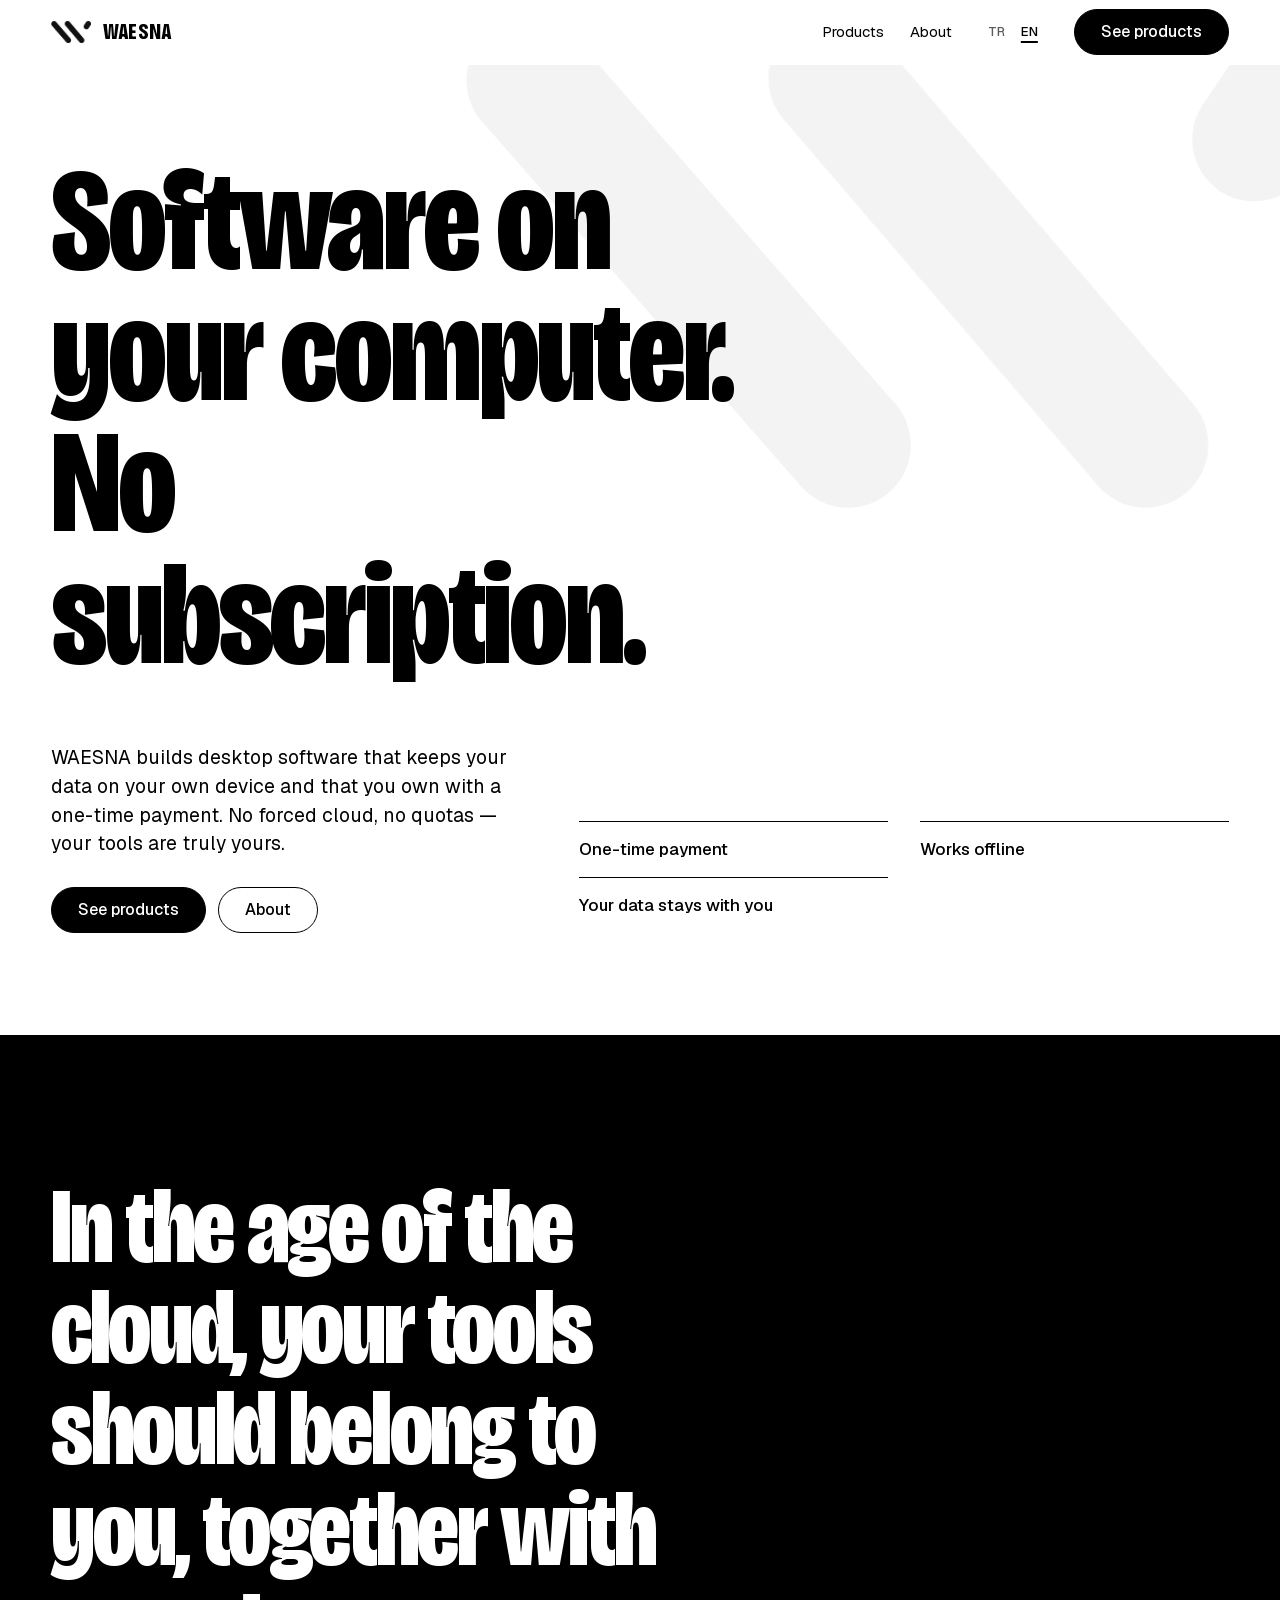
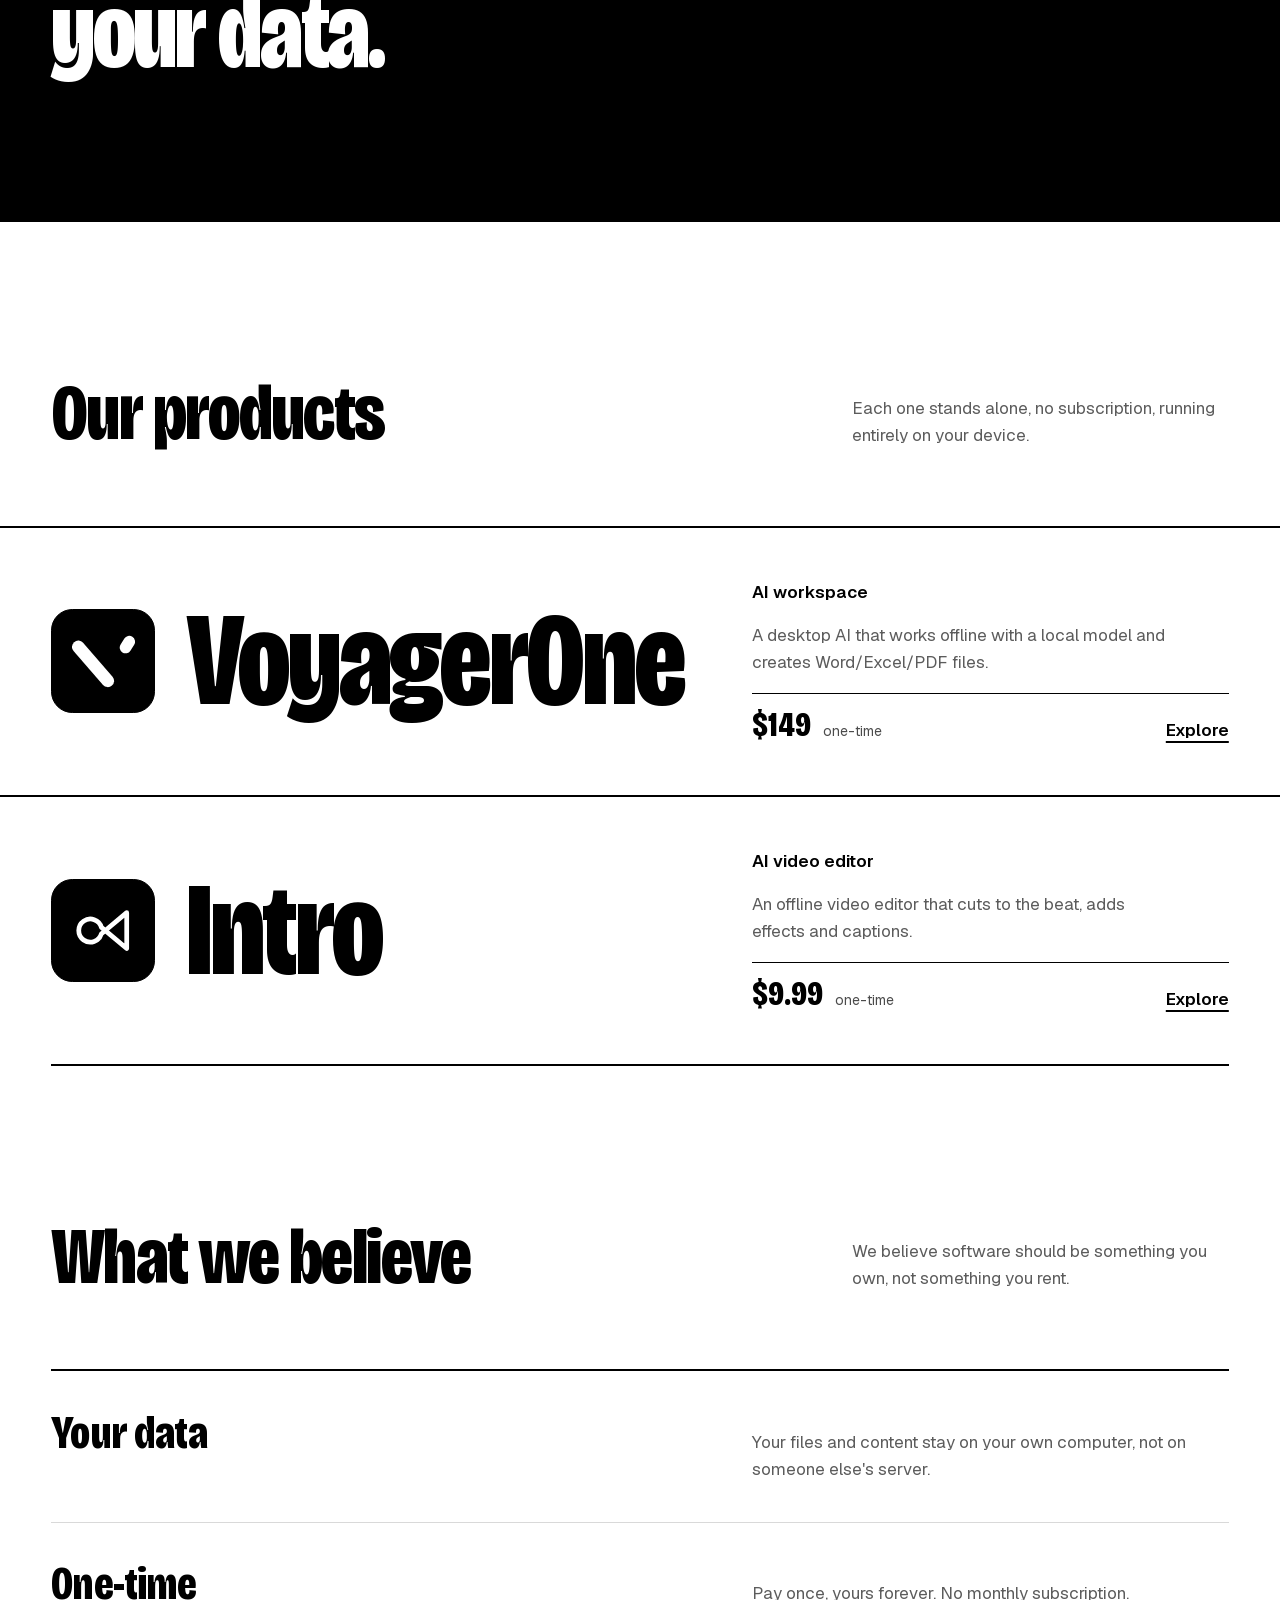
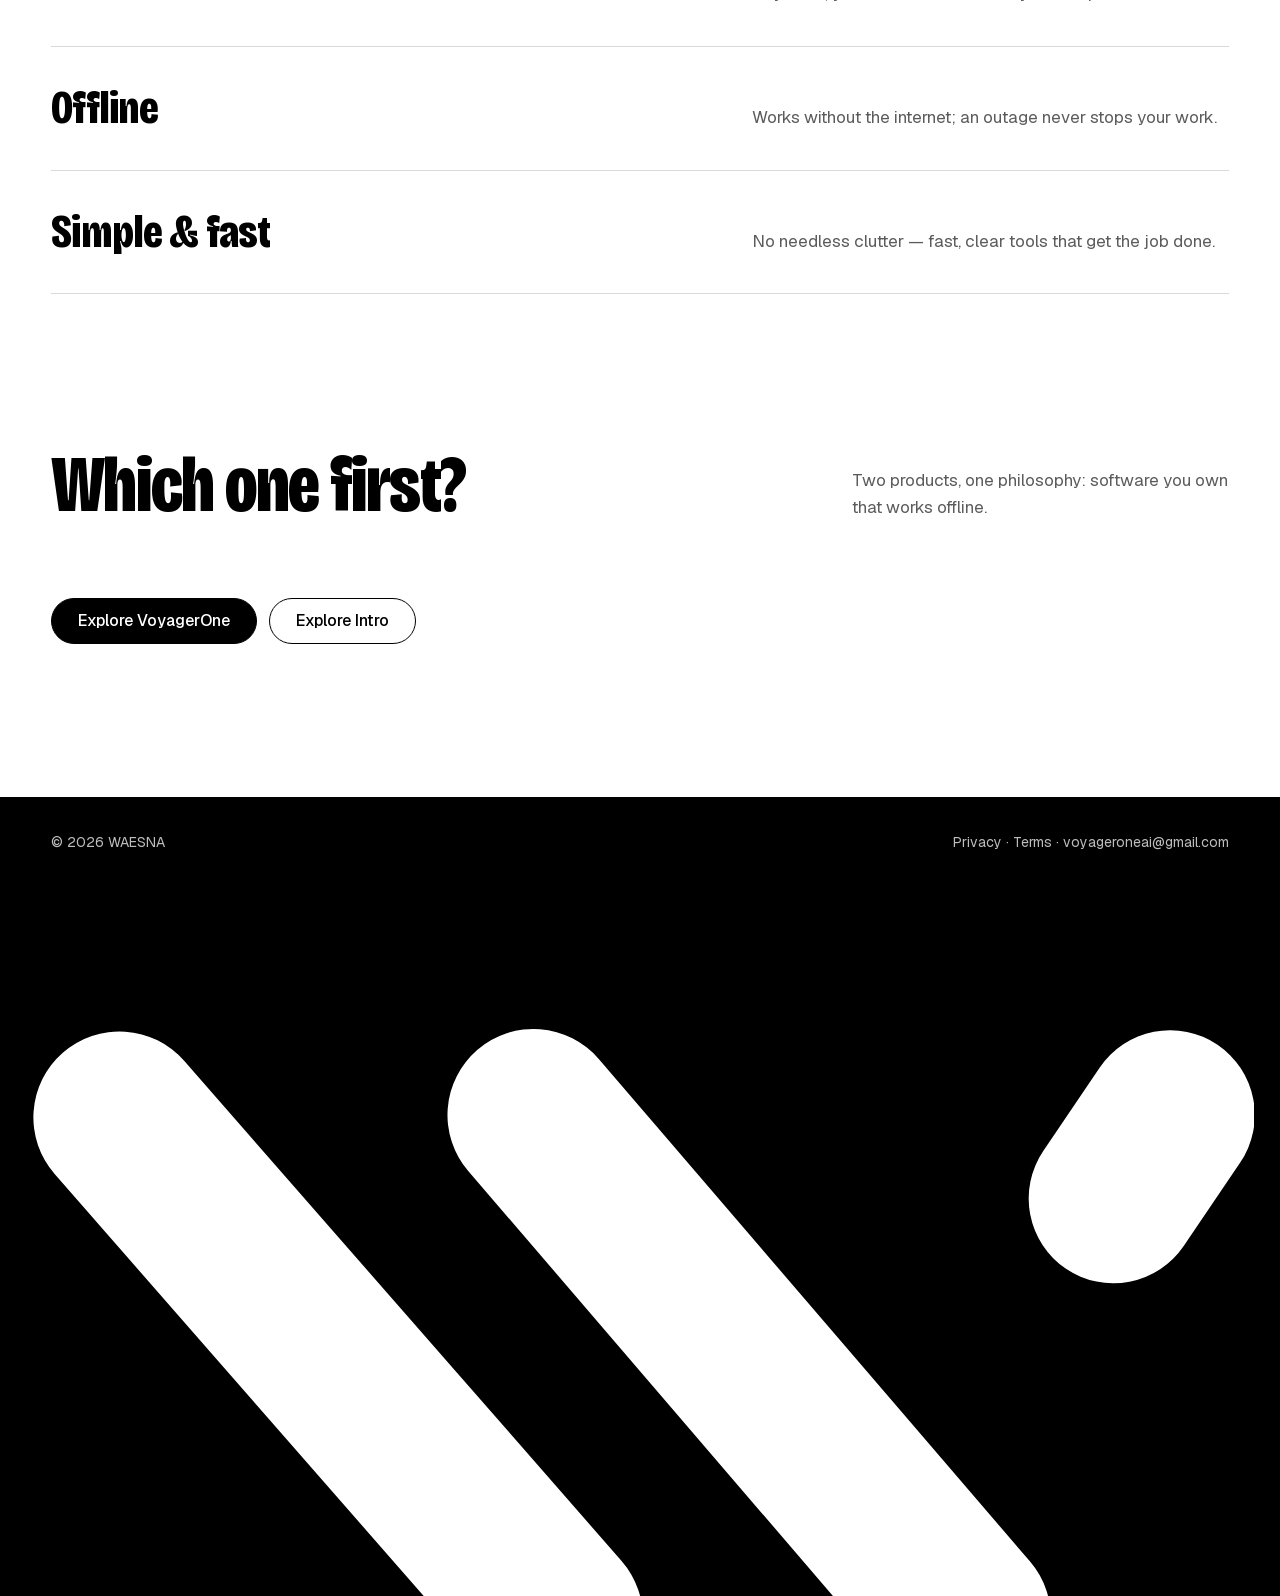
==== index.html @ 425d6355 "Siteyi baştan tasarla: Bricolage Grotesque + Geist, siyah-beyaz, canlı ağ anahtarı demosu, maliyet g" ====
<!DOCTYPE html>
<html lang="tr">
<head>
<meta charset="UTF-8">
<meta name="viewport" content="width=device-width, initial-scale=1">
<title>WAESNA — Bilgisayarında çalışan yazılımlar</title>
<meta name="description" content="WAESNA; verini kendi cihazında tutan, tek seferlik ödemeyle sahip olduğun masaüstü yazılımlar geliştirir. VoyagerOne ve Intro.">
<meta name="theme-color" content="#FFFFFF">
<link rel="canonical" href="https://waesna.github.io/">
<meta property="og:type" content="website">
<meta property="og:title" content="WAESNA — Software that runs on your computer">
<meta property="og:description" content="Own your tools. Offline-first, one-time payment. VoyagerOne and Intro.">
<meta property="og:url" content="https://waesna.github.io/">
<meta property="og:image" content="https://waesna.github.io/assets/og.png">
<link rel="icon" href="assets/favicon.svg" type="image/svg+xml">
<link rel="apple-touch-icon" href="assets/apple-touch-icon.png">
<script type="application/ld+json">
{"@context":"https://schema.org","@type":"Organization","name":"WAESNA","url":"https://waesna.github.io/",
 "description":"Offline-first desktop software with one-time pricing.",
 "makesOffer":[{"@type":"Offer","itemOffered":{"@type":"SoftwareApplication","name":"VoyagerOne"},"price":"149","priceCurrency":"USD"},
 {"@type":"Offer","itemOffered":{"@type":"SoftwareApplication","name":"Intro"},"price":"9.99","priceCurrency":"USD"}]}
</script>
<link rel="preload" href="assets/fonts/bricolage-latin.woff2" as="font" type="font/woff2" crossorigin>
<link rel="stylesheet" href="assets/fonts.css">
<link rel="stylesheet" href="assets/site.css">
<style>
.manifesto{background:var(--ink);color:var(--paper);padding:clamp(72px,11vw,170px) 0}
.manifesto p{font:800 clamp(40px,8.4vw,142px)/.94 var(--display);font-stretch:75%;letter-spacing:-.022em;max-width:15ch}
.prods{border-bottom:2px solid var(--ink)}
.prod{display:grid;grid-template-columns:repeat(12,minmax(0,1fr));gap:24px;align-items:center;margin:0 calc(var(--pad) * -1);padding:clamp(28px,4vw,60px) var(--pad);border-top:2px solid var(--ink);transition:background .25s,color .25s}
.prod:hover{background:var(--ink);color:var(--paper)}
.prod h3{grid-column:1/8;display:flex;align-items:center;gap:clamp(16px,2.4vw,36px);font:800 clamp(52px,10.4vw,172px)/.9 var(--display);font-stretch:75%;letter-spacing:-.022em}
.tile{flex:none;display:grid;place-items:center;width:.78em;height:.78em;border-radius:.16em;background:var(--ink);color:var(--paper);border:1.5px solid var(--ink);transition:background .25s,color .25s,border-color .25s}
.tile svg{width:62%;height:62%}
.prod:hover .tile{background:var(--paper);color:var(--ink);border-color:var(--paper)}
.meta{grid-column:8/13;display:grid;gap:16px}
.meta .tag{font-weight:600}
.meta .desc{color:var(--gray);max-width:38ch;transition:color .25s}
.prod:hover .desc{color:#bdbdbd}
.meta .foot-row{display:flex;justify-content:space-between;align-items:baseline;gap:16px;padding-top:14px;border-top:1px solid currentColor}
.meta .pr{font:800 34px/1 var(--display);font-stretch:75%}.meta .pr small{font:400 14px var(--body);margin-left:8px;opacity:.7}
.meta .go{font-weight:600;text-decoration:underline;text-underline-offset:5px;text-decoration-thickness:2px}
@media (max-width:860px){.prod h3,.meta{grid-column:1/-1}}
.endcta .cta{margin-top:0}
</style>
</head>
<body>
<a class="skip" href="#urunler" data-t="skip">İçeriğe geç</a>
<svg width="0" height="0" style="position:absolute" aria-hidden="true"><defs>
  <symbol id="vm" viewBox="0 0 100 100"><path d="M10 26.8L56.7 80.5" fill="none" stroke="currentColor" stroke-width="20" stroke-linecap="round"/><path d="M84.8 27.8L90.7 18.5" fill="none" stroke="currentColor" stroke-width="18.4" stroke-linecap="round"/></symbol>
  <symbol id="im" viewBox="0 0 120 100"><path d="M104 16 L56 56 A22 22 0 1 1 56 44 L104 84 Z" fill="none" stroke="currentColor" stroke-width="9" stroke-linejoin="round" stroke-linecap="round"/></symbol>
</defs></svg>

<nav class="nav" id="nav"><div class="wrap">
  <a class="logo" href="#top"><img src="assets/waesna-mark.png" alt="" width="704" height="389">WAESNA</a>
  <div class="nav-links">
    <a href="#urunler" data-t="h.nav.products">Ürünler</a>
    <a href="#hakkinda" data-t="h.nav.about">Hakkımızda</a>
  </div>
  <div class="lang" role="group" aria-label="Language"><button data-lang="tr">TR</button><button data-lang="en">EN</button></div>
  <a class="btn solid" href="#urunler" data-t="h.cta.products">Ürünleri gör</a>
</div></nav>

<header class="hero" id="top">
  <svg class="ghost" viewBox="0 0 100 55.2" aria-hidden="true"><path pathLength="1" stroke-width="14" d="M7.6 7.4L43.2 48.1"/><path pathLength="1" stroke-width="14" d="M41.3 7.2L76.4 48.1"/><path pathLength="1" stroke-width="13.8" d="M88.5 14L93.1 7.2"/></svg>
  <div class="wrap">
    <h1 class="d" data-th="h.hero.title">Yazılım senin<br>bilgisayarında.<br>Abonelik yok.</h1>
    <div class="hero-row">
      <div>
        <p class="lead" data-t="h.hero.lead"></p>
        <div class="cta"><a class="btn solid" href="#urunler" data-t="h.cta.products">Ürünleri gör</a><a class="btn line" href="#hakkinda" data-t="h.cta.about">Hakkımızda</a></div>
      </div>
      <ul class="facts"><li data-t="h.trust.1"></li><li data-t="h.trust.2"></li><li data-t="h.trust.3"></li></ul>
    </div>
  </div>
</header>

<section class="manifesto"><div class="wrap"><p data-t="h.manifesto"></p></div></section>

<section id="urunler">
  <div class="wrap">
    <div class="sec-head"><h2 data-t="h.prod.h"></h2><p data-t="h.prod.lead"></p></div>
    <div class="prods">
      <a class="prod" href="voyagerone.html">
        <h3><span class="tile"><svg viewBox="0 0 100 100" aria-hidden="true"><use href="#vm"/></svg></span>VoyagerOne</h3>
        <div class="meta">
          <p class="tag" data-t="h.v1.tag"></p>
          <p class="desc" data-t="h.v1.desc"></p>
          <div class="foot-row"><span class="pr">$149<small data-t="h.once"></small></span><span class="go" data-t="h.explore"></span></div>
        </div>
      </a>
      <a class="prod" href="intro.html">
        <h3><span class="tile"><svg viewBox="0 0 120 100" aria-hidden="true"><use href="#im"/></svg></span>Intro</h3>
        <div class="meta">
          <p class="tag" data-t="h.v2.tag"></p>
          <p class="desc" data-t="h.v2.desc"></p>
          <div class="foot-row"><span class="pr" id="introPrice">$9.99<small data-t="h.once"></small></span><span class="go" data-t="h.explore"></span></div>
        </div>
      </a>
    </div>
  </div>
</section>

<section id="hakkinda" style="padding-top:0">
  <div class="wrap">
    <div class="sec-head"><h2 data-t="h.about.h"></h2><p data-t="h.about.lead"></p></div>
    <div class="rows">
      <div class="row"><h3 data-t="h.a1.h"></h3><p data-t="h.a1.p"></p></div>
      <div class="row"><h3 data-t="h.a2.h"></h3><p data-t="h.a2.p"></p></div>
      <div class="row"><h3 data-t="h.a3.h"></h3><p data-t="h.a3.p"></p></div>
      <div class="row"><h3 data-t="h.a4.h"></h3><p data-t="h.a4.p"></p></div>
    </div>
  </div>
</section>

<section id="baslayalim" class="endcta" style="padding-top:0">
  <div class="wrap">
    <div class="sec-head"><h2 data-t="h.cta2.h"></h2><p data-t="h.cta2.p"></p></div>
    <div class="cta"><a class="btn solid" href="voyagerone.html" data-t="h.cta2.v1"></a><a class="btn line" href="intro.html" data-t="h.cta2.v2"></a></div>
  </div>
</section>

<footer class="foot">
  <div class="wrap">
    <span>© <span id="year">2026</span> WAESNA</span>
    <span><a href="privacy.html" data-t="h.ft.privacy">Gizlilik</a> · <a href="terms.html" data-t="h.ft.terms">Koşullar</a> · <a id="mail" href="#">voyageroneai@gmail.com</a></span>
  </div>
  <svg class="foot-mark" viewBox="0 0 100 55.2" aria-hidden="true"><path stroke-width="14" d="M7.6 7.4L43.2 48.1M41.3 7.2L76.4 48.1"/><path stroke-width="13.8" d="M88.5 14L93.1 7.2"/></svg>
</footer>

<script src="config.js"></script>
<script>
const H = {
  tr: {
    "h.nav.products":"Ürünler","h.nav.about":"Hakkımızda","h.cta.products":"Ürünleri gör","h.cta.about":"Hakkımızda",
    "h.hero.kicker":"WAESNA · Yazılım stüdyosu",
    "h.hero.title":"Yazılım senin<br>bilgisayarında.<br>Abonelik yok.",
    "h.hero.lead":"WAESNA; verini kendi cihazında tutan, tek seferlik ödemeyle sahip olduğun masaüstü yazılımlar geliştirir. Bulut zorunluluğu yok, kota yok — araçların gerçekten senin.",
    "h.trust.1":"Tek seferlik ödeme","h.trust.2":"Çevrimdışı çalışır","h.trust.3":"Verin sende kalır",
    "h.prod.k":"Ürünler","h.prod.h":"Ürünlerimiz","h.prod.lead":"Her biri kendi başına, aboneliksiz ve tamamen cihazında çalışır.",
    "h.v1.tag":"Yapay zekâ çalışma alanı","h.v1.desc":"Yerel modelle internetsiz çalışan, Word/Excel/PDF üreten masaüstü yapay zekâ.",
    "h.v2.tag":"Yapay zekâ video editörü","h.v2.desc":"Ritme göre kesen, efekt basan, altyazı ekleyen tamamen çevrimdışı video editörü.",
    "h.once":" tek seferlik","h.explore":"İncele","h.new":"Yeni",
    "h.about.k":"Hakkımızda","h.about.h":"Neye inanıyoruz",
    "h.about.lead":"Yazılımın kiralanan değil, sahip olunan bir şey olması gerektiğine inanıyoruz.",
    "h.a1.h":"Verin sende","h.a1.p":"Dosyaların ve içeriğin kendi bilgisayarında kalır; başkasının sunucusunda değil.",
    "h.a2.h":"Tek seferlik","h.a2.p":"Bir kere öde, hep senin. Aylık abonelik yok.",
    "h.a3.h":"Çevrimdışı","h.a3.p":"İnternet olmadan da çalışır; işini internet kesintisi durdurmaz.",
    "h.a4.h":"Sade ve hızlı","h.a4.p":"Gereksiz karmaşa yok; işini yapan, hızlı ve anlaşılır araçlar.",
    "h.manifesto":"Bulut çağında araçların, verinle birlikte sana ait olmalı.","skip":"İçeriğe geç",
    "h.cta2.k":"Başla","h.cta2.h":"Hangisiyle başlayalım?","h.cta2.p":"İki ürün, tek felsefe: sahip olduğun, çevrimdışı çalışan yazılım.",
    "h.cta2.v1":"VoyagerOne\u2019ı incele","h.cta2.v2":"Intro\u2019yu incele",
    "h.ft.privacy":"Gizlilik","h.ft.terms":"Koşullar",
  },
  en: {
    "h.nav.products":"Products","h.nav.about":"About","h.cta.products":"See products","h.cta.about":"About",
    "h.hero.kicker":"WAESNA · Software studio",
    "h.hero.title":"Software on<br>your computer.<br>No subscription.",
    "h.hero.lead":"WAESNA builds desktop software that keeps your data on your own device and that you own with a one-time payment. No forced cloud, no quotas — your tools are truly yours.",
    "h.trust.1":"One-time payment","h.trust.2":"Works offline","h.trust.3":"Your data stays with you",
    "h.prod.k":"Products","h.prod.h":"Our products","h.prod.lead":"Each one stands alone, no subscription, running entirely on your device.",
    "h.v1.tag":"AI workspace","h.v1.desc":"A desktop AI that works offline with a local model and creates Word/Excel/PDF files.",
    "h.v2.tag":"AI video editor","h.v2.desc":"An offline video editor that cuts to the beat, adds effects and captions.",
    "h.once":" one-time","h.explore":"Explore","h.new":"New",
    "h.about.k":"About","h.about.h":"What we believe",
    "h.about.lead":"We believe software should be something you own, not something you rent.",
    "h.a1.h":"Your data","h.a1.p":"Your files and content stay on your own computer, not on someone else's server.",
    "h.a2.h":"One-time","h.a2.p":"Pay once, yours forever. No monthly subscription.",
    "h.a3.h":"Offline","h.a3.p":"Works without the internet; an outage never stops your work.",
    "h.a4.h":"Simple & fast","h.a4.p":"No needless clutter — fast, clear tools that get the job done.",
    "h.manifesto":"In the age of the cloud, your tools should belong to you, together with your data.","skip":"Skip to content",
    "h.cta2.k":"Start","h.cta2.h":"Which one first?","h.cta2.p":"Two products, one philosophy: software you own that works offline.",
    "h.cta2.v1":"Explore VoyagerOne","h.cta2.v2":"Explore Intro",
    "h.ft.privacy":"Privacy","h.ft.terms":"Terms",
  }
};
function homeLang(){ try{const s=localStorage.getItem("waesna_lang"); if(s==="tr"||s==="en")return s;}catch(e){} return (navigator.language||"en").toLowerCase().startsWith("tr")?"tr":"en"; }
function applyLang(lang){
  const d=H[lang]||H.en; document.documentElement.lang=lang;
  document.querySelectorAll("[data-t]").forEach(el=>{const v=d[el.dataset.t]; if(v!=null)el.textContent=v;});
  document.querySelectorAll("[data-th]").forEach(el=>{const v=d[el.dataset.th]; if(v!=null)el.innerHTML=v;});
  document.querySelectorAll("[data-lang]").forEach(b=>b.setAttribute("aria-pressed",String(b.dataset.lang===lang)));
  try{localStorage.setItem("waesna_lang",lang);}catch(e){}
  const ic=(typeof CONFIG!=='undefined'?CONFIG:{}).intro; if(ic&&ic.price){const p=document.getElementById("introPrice"); if(p)p.firstChild.textContent=ic.price;}
}
document.querySelectorAll("[data-lang]").forEach(b=>b.addEventListener("click",()=>applyLang(b.dataset.lang)));
applyLang(homeLang());
const C=typeof CONFIG!=='undefined'?CONFIG:{}; if(C.email){const m=document.getElementById("mail"); m.href="mailto:"+C.email; m.textContent=C.email;}
document.getElementById("year").textContent=new Date().getFullYear();
addEventListener("scroll",()=>document.getElementById("nav").classList.toggle("on",scrollY>8),{passive:true});
</script>
</body>
</html>
---- assets/fonts.css ----
@font-face{font-family:"Bricolage Grotesque";src:url("fonts/bricolage-latin-ext.woff2") format("woff2");font-weight:400 800;font-stretch:75% 100%;font-display:swap;unicode-range:U+0100-02BA, U+02BD-02C5, U+02C7-02CC, U+02CE-02D7, U+02DD-02FF, U+0304, U+0308, U+0329, U+1D00-1DBF, U+1E00-1E9F, U+1EF2-1EFF, U+2020, U+20A0-20AB, U+20AD-20C4, U+2113, U+2C60-2C7F, U+A720-A7FF}
@font-face{font-family:"Bricolage Grotesque";src:url("fonts/bricolage-latin.woff2") format("woff2");font-weight:400 800;font-stretch:75% 100%;font-display:swap;unicode-range:U+0000-00FF, U+0131, U+0152-0153, U+02BB-02BC, U+02C6, U+02DA, U+02DC, U+0304, U+0308, U+0329, U+2000-206F, U+20AC, U+2122, U+2191, U+2193, U+2212, U+2215, U+FEFF, U+FFFD}
@font-face{font-family:"Geist";src:url("fonts/geist-latin-ext.woff2") format("woff2");font-weight:400 600;font-display:swap;unicode-range:U+0100-02BA, U+02BD-02C5, U+02C7-02CC, U+02CE-02D7, U+02DD-02FF, U+0304, U+0308, U+0329, U+1D00-1DBF, U+1E00-1E9F, U+1EF2-1EFF, U+2020, U+20A0-20AB, U+20AD-20C4, U+2113, U+2C60-2C7F, U+A720-A7FF}
@font-face{font-family:"Geist";src:url("fonts/geist-latin.woff2") format("woff2");font-weight:400 600;font-display:swap;unicode-range:U+0000-00FF, U+0131, U+0152-0153, U+02BB-02BC, U+02C6, U+02DA, U+02DC, U+0304, U+0308, U+0329, U+2000-206F, U+20AC, U+2122, U+2191, U+2193, U+2212, U+2215, U+FEFF, U+FFFD}
---- assets/site.css ----
/* WAESNA — ortak tasarım dili. Siyah çizgi, beyaz zemin. Tek imza: logodaki yuvarlak uçlu eğik çubuk. */
:root{
  --paper:#fff; --ink:#000; --gray:#5c5c5c; --mist:#f3f3f3; --rule:#d9d9d9;
  --display:"Bricolage Grotesque","Helvetica Neue",Arial,sans-serif;
  --body:"Geist","Helvetica Neue",Arial,sans-serif;
  --pad:clamp(20px,4vw,64px); --max:1560px; --ease:cubic-bezier(.2,.7,.2,1);
  --h1:clamp(52px,11.4vw,196px); --h2:clamp(38px,6.2vw,104px);
}
*{margin:0;padding:0;box-sizing:border-box}
html{scroll-behavior:smooth;-webkit-text-size-adjust:100%;scroll-padding-top:72px}
body{background:var(--paper);color:var(--ink);font:400 17px/1.6 var(--body);-webkit-font-smoothing:antialiased;overflow-x:hidden;color-scheme:light}
a{color:inherit;text-decoration:none}
button{font:inherit;color:inherit;background:none;border:0;cursor:pointer}
img,svg{display:block;max-width:100%}
:focus-visible{outline:2px solid var(--ink);outline-offset:3px;border-radius:3px}
::selection{background:var(--ink);color:var(--paper)}
.d{font-family:var(--display);font-weight:800;font-stretch:75%;letter-spacing:-.022em;line-height:.9}
.wrap{max-width:var(--max);margin:0 auto;padding:0 var(--pad)}
section{padding:clamp(84px,12vw,184px) 0}
.skip{position:absolute;left:-999px}.skip:focus{left:12px;top:12px;background:var(--ink);color:var(--paper);padding:8px 14px;border-radius:99px;z-index:99}

/* ── nav ── */
.nav{position:sticky;top:0;z-index:30;background:color-mix(in srgb,var(--paper) 92%,transparent);backdrop-filter:blur(10px);border-bottom:1px solid transparent;transition:border-color .3s}
.nav.on{border-bottom-color:var(--rule)}
.nav .wrap{display:flex;align-items:center;gap:28px;height:64px}
.logo{display:flex;align-items:center;gap:12px;font:800 21px/1 var(--display);font-stretch:75%;letter-spacing:.01em;margin-right:auto}
.logo img{height:22px;width:auto}
.nav-links{display:flex;gap:26px;font-size:15px}
.nav-links a{position:relative;padding:4px 0}
.nav-links a::after{content:"";position:absolute;left:0;right:100%;bottom:0;height:2px;background:var(--ink);border-radius:2px;transition:right .25s var(--ease)}
.nav-links a:hover::after{right:0}
.lang{display:flex;font-size:13px;font-weight:500}
.lang button{padding:6px 8px;color:var(--gray)}
.lang button[aria-pressed=true]{color:var(--ink);text-decoration:underline;text-decoration-thickness:2px;text-underline-offset:5px}
@media (max-width:900px){.nav-links{display:none}}
@media (max-width:520px){.nav .btn{display:none}}

/* ── buttons: logodaki yuvarlak uç ── */
.btn{display:inline-flex;align-items:center;justify-content:center;gap:10px;padding:14px 26px;border-radius:99px;border:1.5px solid var(--ink);font:500 16px/1 var(--body);transition:background .2s,color .2s,transform .2s var(--ease);white-space:nowrap}
.btn.solid{background:var(--ink);color:var(--paper)}
.btn.solid:hover{background:var(--paper);color:var(--ink)}
.btn.line:hover{background:var(--ink);color:var(--paper)}
.btn:active{transform:scale(.97)}
.btn[disabled]{opacity:.4;pointer-events:none}

/* ── hero ── */
.hero{position:relative;padding:clamp(40px,7vw,100px) 0 clamp(60px,8vw,120px);overflow:hidden}
.ghost{position:absolute;right:-6vw;top:-4vw;width:min(70vw,1000px);height:auto;color:var(--mist);pointer-events:none;z-index:0}
.ghost path{fill:none;stroke:currentColor;stroke-linecap:round;stroke-dasharray:1;animation:draw 1.5s var(--ease) both}
.ghost path:nth-child(2){animation-delay:.25s}
.ghost path:nth-child(3){animation-delay:.5s}
@keyframes draw{0%{stroke-dashoffset:1;opacity:0}2%{opacity:1}100%{stroke-dashoffset:0;opacity:1}}
.hero .wrap{position:relative;z-index:1}
.hero h1{font-size:var(--h1);max-width:12ch}
.hero-row{display:grid;grid-template-columns:minmax(0,5fr) minmax(0,7fr);gap:clamp(24px,5vw,80px);margin-top:clamp(36px,5vw,72px);align-items:start}
.lead{font-size:clamp(18px,1.5vw,22px);line-height:1.5;max-width:46ch;color:var(--ink)}
.cta{display:flex;flex-wrap:wrap;gap:12px;margin-top:28px}
.facts{display:grid;grid-template-columns:1fr 1fr;gap:0 32px;list-style:none;align-self:end}
.facts li{padding:14px 0;border-top:1px solid var(--ink);font-weight:500}
@media (max-width:860px){.hero-row{grid-template-columns:1fr}}

/* ── demo penceresi ── */
.win{margin-top:clamp(40px,6vw,88px);border:1.5px solid var(--ink);border-radius:14px;background:var(--paper);overflow:hidden;font-size:15px}
.win-bar{display:flex;align-items:center;gap:16px;padding:12px 18px;border-bottom:1.5px solid var(--ink);background:var(--mist)}
.win-title{display:flex;align-items:center;gap:10px;font:800 17px/1 var(--display);font-stretch:75%;margin-right:auto}
.win-title svg{width:20px;height:20px}
.win-hint{color:var(--gray);font-size:13px}
.sw{display:flex;align-items:center;gap:10px;font-size:13px;font-weight:500;padding:6px 4px}
.sw-track{width:42px;height:24px;border-radius:99px;background:var(--ink);position:relative;transition:background .25s;border:1.5px solid var(--ink)}
.sw-knob{position:absolute;top:3px;left:21px;width:14px;height:14px;border-radius:50%;background:var(--paper);transition:left .25s var(--ease),background .25s}
.win[data-net=off] .sw-track{background:var(--paper)}
.win[data-net=off] .sw-knob{left:3px;background:var(--ink)}
.sw-state{min-width:5.2em;text-align:left}
.win-body{display:grid;grid-template-columns:210px 1fr;min-height:340px}
.win-side{border-right:1.5px solid var(--ink);padding:18px;display:flex;flex-direction:column;gap:4px;color:var(--gray)}
.win-side p{padding:9px 12px;border-radius:8px}
.win-side p.on{background:var(--ink);color:var(--paper)}
.win-chat{padding:22px clamp(16px,3vw,40px) 26px;display:flex;flex-direction:column;gap:14px}
.msg{max-width:min(560px,92%);opacity:0;line-height:1.45}
.msg.u{align-self:flex-end;background:var(--ink);color:var(--paper);padding:12px 18px;border-radius:18px 18px 4px 18px}
.msg.a{align-self:flex-start}
.win.play .m1{animation:show .5s .5s both}.win.play .m2{animation:show .5s 1.7s both}
.win.play .m3{animation:show .5s 3.4s both}.win.play .m4{animation:show .5s 4.5s both}
.win.play .m5{animation:show .5s 6.4s both}
@keyframes show{from{opacity:0;transform:translateY(6px)}to{opacity:1;transform:none}}
.file{display:flex;align-items:center;gap:12px;margin-top:10px;padding:10px 14px;border:1.5px solid var(--ink);border-radius:10px}
.file i{width:36px;height:42px;border-radius:7px;background:var(--ink);color:var(--paper);display:grid;place-items:center;font:700 10px/1 var(--body);font-style:normal;letter-spacing:.04em}
.file b{display:block;font-weight:600;line-height:1.2}.file span{color:var(--gray);font-size:13px}
.offnote{align-self:flex-start;display:flex;align-items:center;gap:10px;font-weight:600}
.offnote::before{content:"";width:34px;height:0;border-top:5px solid var(--ink);border-radius:5px;transform:rotate(49deg);transform-origin:left;margin:0 6px 0 2px}
.win[data-net=on] .m5{visibility:hidden}
.win-foot{display:flex;justify-content:space-between;gap:16px;padding:11px 18px;border-top:1.5px solid var(--ink);background:var(--mist);font-size:13px;color:var(--gray)}
@media (max-width:760px){.win-body{grid-template-columns:1fr}.win-side{display:none}.win-hint{display:none}}

/* ── bölüm başlıkları ── */
.sec-head{display:grid;grid-template-columns:repeat(12,minmax(0,1fr));gap:24px;align-items:end;margin-bottom:clamp(40px,6vw,88px)}
.sec-head h2{grid-column:1/9;font-family:var(--display);font-weight:800;font-stretch:75%;letter-spacing:-.022em;line-height:.92;font-size:var(--h2)}
.sec-head p{grid-column:9/13;color:var(--gray);max-width:40ch}
@media (max-width:860px){.sec-head h2,.sec-head p{grid-column:1/-1}}

/* ── çizik satırlar (dert → çözüm) ── */
.strike{display:grid;gap:clamp(6px,1vw,14px)}
.strike p{font:800 clamp(34px,6.6vw,112px)/.98 var(--display);font-stretch:75%;letter-spacing:-.022em;text-decoration:line-through;text-decoration-thickness:.09em;text-decoration-color:transparent;transition:text-decoration-color .5s var(--ease),color .5s}
.strike.in p{text-decoration-color:var(--ink);color:var(--gray)}
.strike.in p:nth-child(2){transition-delay:.25s}.strike.in p:nth-child(3){transition-delay:.5s}.strike.in p:nth-child(4){transition-delay:.75s}
.strike .fix{text-decoration:none;color:var(--ink);margin-top:clamp(24px,4vw,56px);font-size:clamp(28px,4.4vw,72px)}
.strike.in .fix{color:var(--ink);text-decoration-color:transparent}

/* ── özellik satırları ── */
.rows{border-top:2px solid var(--ink)}
.row{display:grid;grid-template-columns:repeat(12,minmax(0,1fr));gap:24px;padding:clamp(22px,3vw,40px) 0;border-bottom:1px solid var(--rule);align-items:baseline}
.row h3{grid-column:1/7;font:800 clamp(28px,3.6vw,56px)/1 var(--display);font-stretch:75%;letter-spacing:-.018em}
.row p{grid-column:8/13;color:var(--gray);max-width:46ch}
@media (max-width:860px){.row h3,.row p{grid-column:1/-1}}

/* ── maliyet grafiği ── */
.cost{display:grid;grid-template-columns:minmax(0,5fr) minmax(0,7fr);gap:clamp(28px,5vw,80px);align-items:start}
.cost h2{font:800 var(--h2)/.92 var(--display);font-stretch:75%;letter-spacing:-.022em}
.cost .lead{margin-top:24px;color:var(--gray)}
.chart{width:100%;height:auto;overflow:visible}
.chart text{font:500 22px var(--body);fill:var(--gray)}
.chart .big{font:800 44px var(--display);font-stretch:75%;fill:var(--ink);letter-spacing:-.02em}
.chart .ax{stroke:var(--ink);stroke-width:1.5}
.chart .tick{stroke:var(--rule);stroke-width:1}
.chart .l{fill:none;stroke:var(--ink);stroke-linecap:round;stroke-dasharray:var(--len);stroke-dashoffset:var(--len);transition:stroke-dashoffset 1.6s var(--ease)}
.chart .gap{fill:var(--mist);opacity:0;transition:opacity .8s 1.4s}
.chart .lab{opacity:0;transition:opacity .6s 1.5s}
.chart.in .l{stroke-dashoffset:0}.chart.in .gap,.chart.in .lab{opacity:1}
.cmp{width:100%;border-collapse:collapse;margin-top:clamp(36px,5vw,64px)}
.cmp th,.cmp td{text-align:left;padding:14px 0;border-top:1px solid var(--rule);font-weight:400;vertical-align:top}
.cmp thead th{border-top:2px solid var(--ink);font-weight:600}
.cmp td:first-child{color:var(--gray);padding-right:20px;width:34%}
.cmp td:last-child,.cmp th:last-child{font-weight:600}
.cmp-note{margin-top:16px;font-size:14px;color:var(--gray);max-width:70ch}
@media (max-width:960px){.cost{grid-template-columns:1fr}}

/* ── adımlar ── */
.steps{display:grid;grid-template-columns:repeat(3,minmax(0,1fr));gap:clamp(20px,3vw,48px);counter-reset:s}
.step{border-top:2px solid var(--ink);padding-top:20px}
.step::before{counter-increment:s;content:counter(s);display:block;font:800 clamp(80px,11vw,176px)/.85 var(--display);font-stretch:75%;letter-spacing:-.035em;margin-bottom:24px}
.step h3{font:800 clamp(24px,2.4vw,34px)/1.05 var(--display);font-stretch:75%;letter-spacing:-.02em;margin-bottom:10px}
.step p{color:var(--gray);max-width:36ch}
@media (max-width:820px){.steps{grid-template-columns:1fr}.step::before{font-size:96px}}

/* ── teknik ── */
.spec{display:grid;grid-template-columns:1fr 1fr;gap:0 clamp(24px,5vw,80px)}
.spec div{padding:18px 0;border-top:1px solid var(--rule);display:grid;grid-template-columns:minmax(0,2fr) minmax(0,3fr);gap:16px}
.spec dt{font-weight:600}.spec dd{color:var(--gray)}
@media (max-width:860px){.spec{grid-template-columns:1fr}}

/* ── fiyat ── */
.plans{display:grid;grid-template-columns:repeat(4,minmax(0,1fr));border-top:2px solid var(--ink);border-bottom:2px solid var(--ink)}
.plan{padding:clamp(22px,2.4vw,36px);display:flex;flex-direction:column;gap:18px;border-left:1px solid var(--rule)}
.plan:first-child{border-left:0}
.pname{font:800 24px/1 var(--display);font-stretch:75%}
.price{font:800 clamp(44px,4.8vw,76px)/.9 var(--display);font-stretch:75%;letter-spacing:-.028em}
.price span{display:block;margin-top:12px;font:400 14px/1.4 var(--body);letter-spacing:0;color:var(--gray)}
.plan ul{list-style:none;display:grid;gap:8px;margin-bottom:12px;flex:1}
.plan li{padding-left:22px;position:relative}
.plan li::before{content:"";position:absolute;left:0;top:.72em;width:12px;height:0;border-top:3px solid currentColor;border-radius:3px;transform:rotate(49deg)}
.plan.hl{background:var(--ink);color:var(--paper);border-left-color:var(--ink)}
.plan.hl .price span{color:#bdbdbd}
.plan.hl .btn{background:var(--paper);color:var(--ink);border-color:var(--paper)}
.plan.hl .btn:hover{background:transparent;color:var(--paper)}
@media (max-width:1000px){.plans{grid-template-columns:1fr 1fr}.plan:nth-child(3){border-left:0}.plan:nth-child(n+3){border-top:1px solid var(--rule)}}
@media (max-width:560px){.plans{grid-template-columns:1fr}.plan{border-left:0;border-top:1px solid var(--rule)}.plan:first-child{border-top:0}}

/* ── indirme ── */
.dl-grid{border-top:2px solid var(--ink)}
.dl{display:grid;grid-template-columns:56px minmax(0,1fr) auto auto auto;gap:clamp(14px,3vw,40px);align-items:center;padding:clamp(18px,2.4vw,32px) clamp(8px,1vw,16px);border-bottom:1px solid var(--rule);transition:background .2s,color .2s}
.dl svg{width:40px;height:40px;fill:currentColor}
.dl b{font:800 clamp(34px,5.6vw,88px)/.95 var(--display);font-stretch:75%;letter-spacing:-.022em}
.dl-file{grid-column:3;color:var(--gray);font-size:15px;transition:color .2s}
.dl::after{content:"";grid-column:5;justify-self:end;width:46px;height:0;border-top:7px solid currentColor;border-radius:7px;transform:rotate(49deg) scaleX(.55);transform-origin:center;transition:transform .35s var(--ease)}
.dl[href]:hover{background:var(--ink);color:var(--paper)}
.dl[href]:hover .dl-file{color:#bdbdbd}
.dl[href]:hover::after{transform:rotate(0) scaleX(1)}
.dl[aria-disabled=true]{color:#a3a3a3}.dl[aria-disabled=true]::after{display:none}
.dl .yours{grid-column:4;font-size:13px;font-weight:600;border-radius:99px;padding:6px 14px;background:var(--ink);color:var(--paper);white-space:nowrap}
.dl[href]:hover .yours{background:var(--paper);color:var(--ink)}
@media (max-width:760px){.dl{grid-template-columns:40px minmax(0,1fr) auto}.dl-file,.dl::after{display:none}.dl .yours{grid-column:3}.dl svg{width:30px;height:30px}}

/* ── sss ── */
details{border-top:1px solid var(--rule)}
details:last-child{border-bottom:1px solid var(--rule)}
summary{list-style:none;cursor:pointer;display:flex;justify-content:space-between;align-items:center;gap:24px;padding:24px 0;font:700 clamp(21px,2.4vw,32px)/1.15 var(--display);font-stretch:85%;letter-spacing:-.02em}
summary::-webkit-details-marker{display:none}
summary::after{content:"";flex:none;width:28px;height:28px;background:linear-gradient(var(--ink),var(--ink)) center/100% 3px no-repeat,linear-gradient(var(--ink),var(--ink)) center/3px 100% no-repeat;transition:transform .35s var(--ease)}
details[open] summary::after{transform:rotate(135deg)}
details p{padding:0 0 28px;color:var(--gray);max-width:70ch}
.faq{max-width:1100px}

/* ── iletişim + altlık ── */
.contact a.mail{display:inline-block;font:800 clamp(30px,6.4vw,104px)/1 var(--display);font-stretch:75%;letter-spacing:-.022em;border-bottom:.07em solid var(--ink);word-break:break-all}
.contact .lead{margin-bottom:28px;color:var(--gray)}
.foot{background:var(--ink);color:var(--paper);overflow:hidden}
.foot .wrap{display:flex;justify-content:space-between;gap:16px;flex-wrap:wrap;padding-top:34px;font-size:14px;color:#bdbdbd}
.foot a:hover{color:var(--paper);text-decoration:underline}
.foot-mark{width:min(96vw,1500px);margin:clamp(30px,5vw,70px) auto 0;color:var(--paper);transform:translateY(16%)}
.foot-mark path{fill:none;stroke:currentColor;stroke-linecap:round}
.sticky{position:fixed;left:16px;right:16px;bottom:16px;z-index:25;display:none;text-align:center;padding:16px;border-radius:99px;background:var(--ink);color:var(--paper);font-weight:600;transform:translateY(140%);transition:transform .35s var(--ease)}
.sticky.show{transform:none}
@media (max-width:720px){.sticky{display:block}}

/* ── talep formu ── */
.rq{margin:auto;width:min(560px,calc(100vw - 32px));border:1.5px solid var(--ink);border-radius:14px;padding:0;background:var(--paper);color:var(--ink)}
.rq::backdrop{background:rgba(0,0,0,.55)}
.rq form{padding:clamp(22px,4vw,36px);display:grid;gap:16px}
.rq h3{font:800 34px/1 var(--display);font-stretch:75%;letter-spacing:-.018em}
.rq .lead{font-size:15px;color:var(--gray)}
.rq label{display:grid;gap:6px;font-size:14px;font-weight:500}
.rq input,.rq select,.rq textarea{font:inherit;font-weight:400;padding:11px 0;border:0;border-bottom:1.5px solid var(--ink);border-radius:0;background:transparent;color:var(--ink)}
.rq input:focus,.rq select:focus,.rq textarea:focus{outline:0;border-bottom-width:3px;padding-bottom:9.5px}
.rq .two{display:grid;grid-template-columns:2fr 1fr;gap:16px}
.rq .ck{display:flex;gap:12px;align-items:flex-start;font-weight:400;font-size:13px;color:var(--gray)}
.rq .ck input{width:18px;height:18px;flex:none;margin-top:2px;accent-color:var(--ink)}
.rq .ck a{text-decoration:underline;color:var(--ink)}
.rq .hp{position:absolute;left:-9999px}
.rq .note{font-size:14px;min-height:1.4em}.rq .note.err{font-weight:600;text-decoration:underline}.rq .note.ok{font-weight:600}
.rq .acts{display:flex;justify-content:flex-end;gap:10px}

@media (prefers-reduced-motion:reduce){*{animation:none!important;transition:none!important}.msg{opacity:1!important}.chart .l{stroke-dashoffset:0}.chart .gap,.chart .lab{opacity:1}.strike p{text-decoration-color:var(--ink)}.ghost path{stroke-dashoffset:0}}
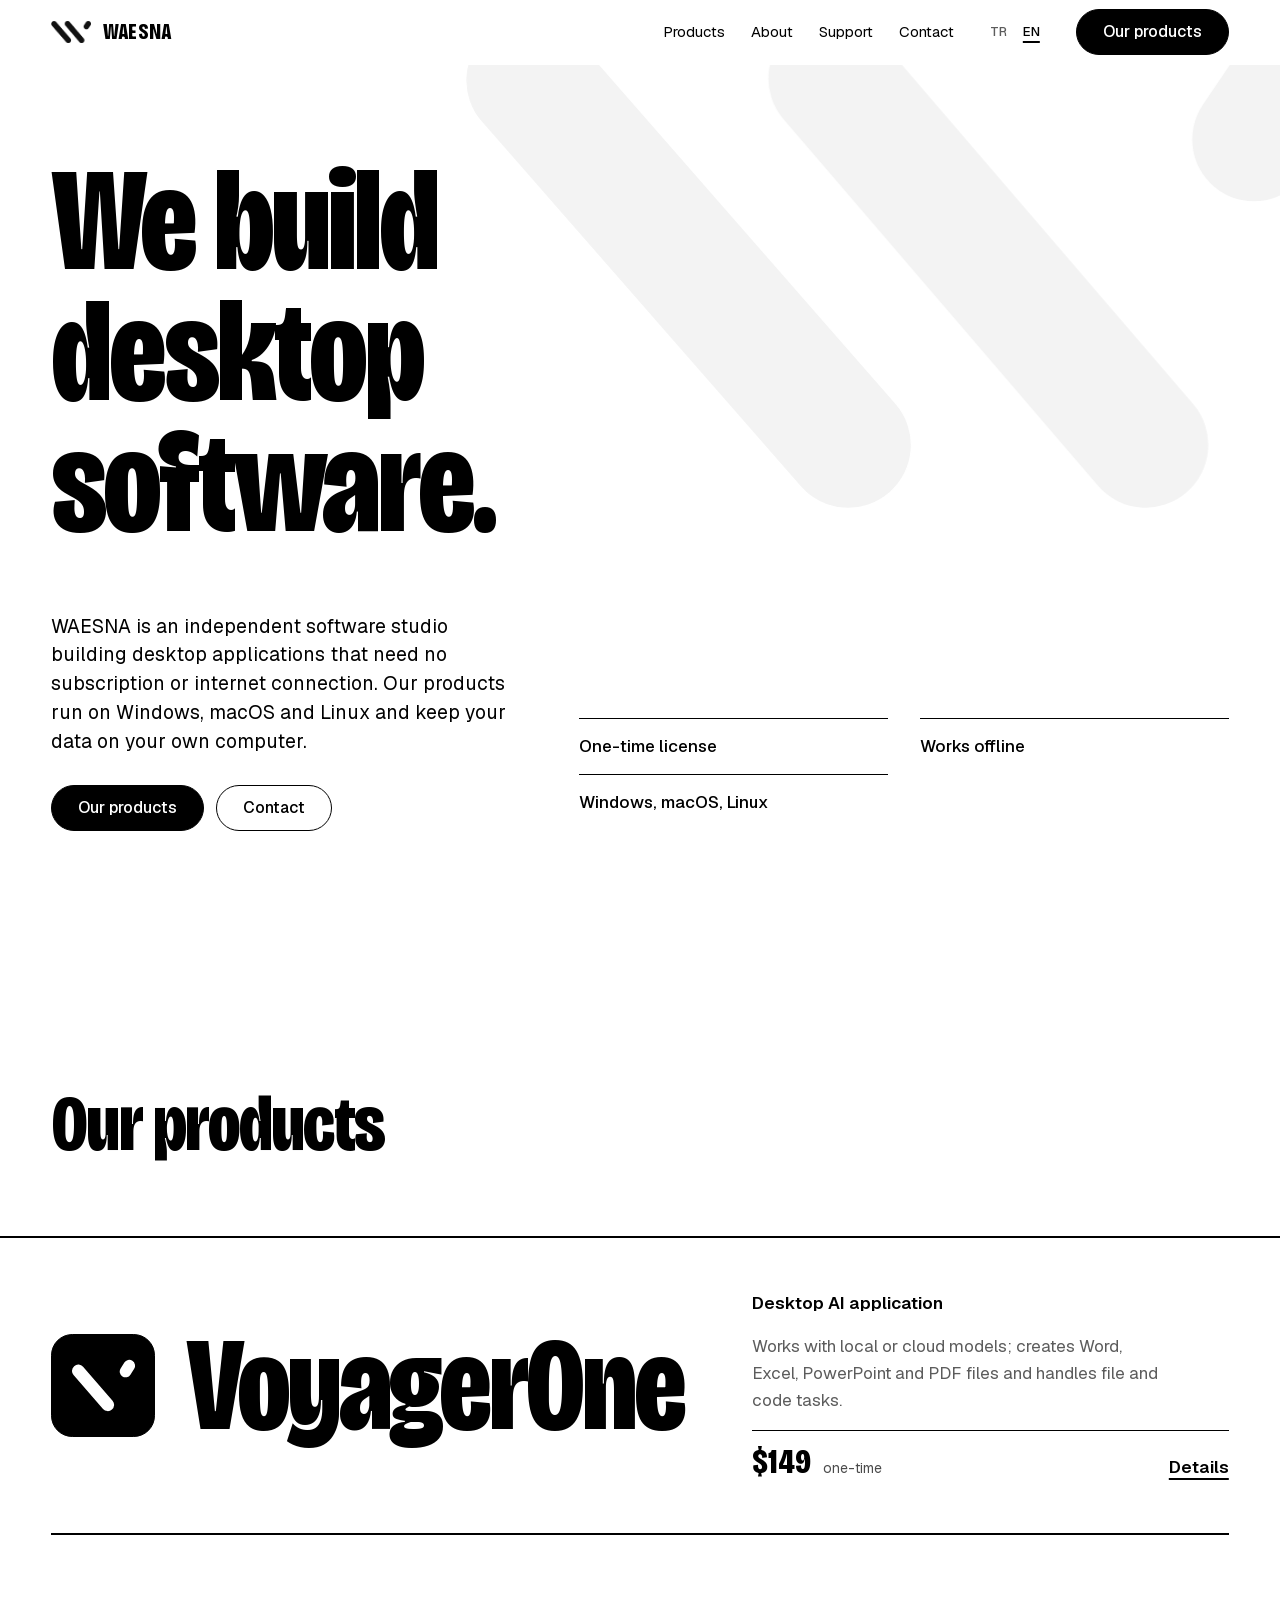
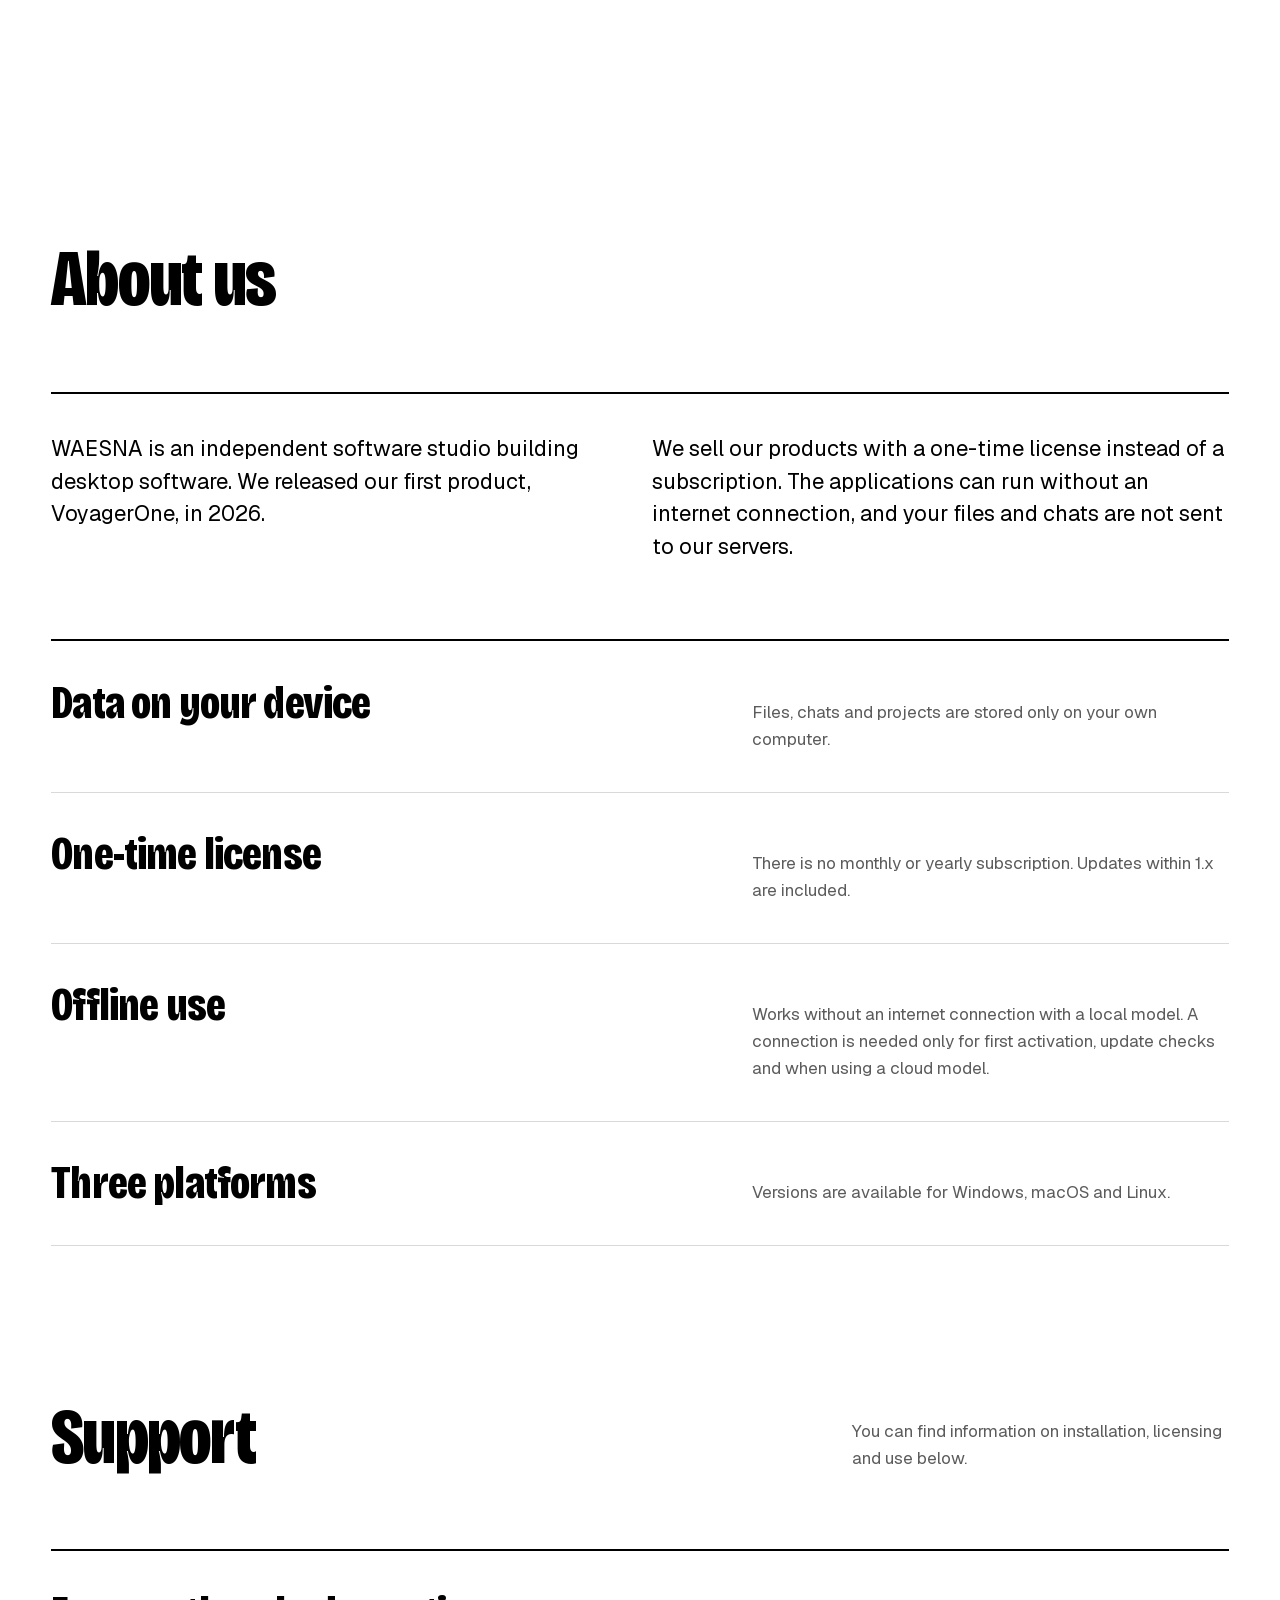
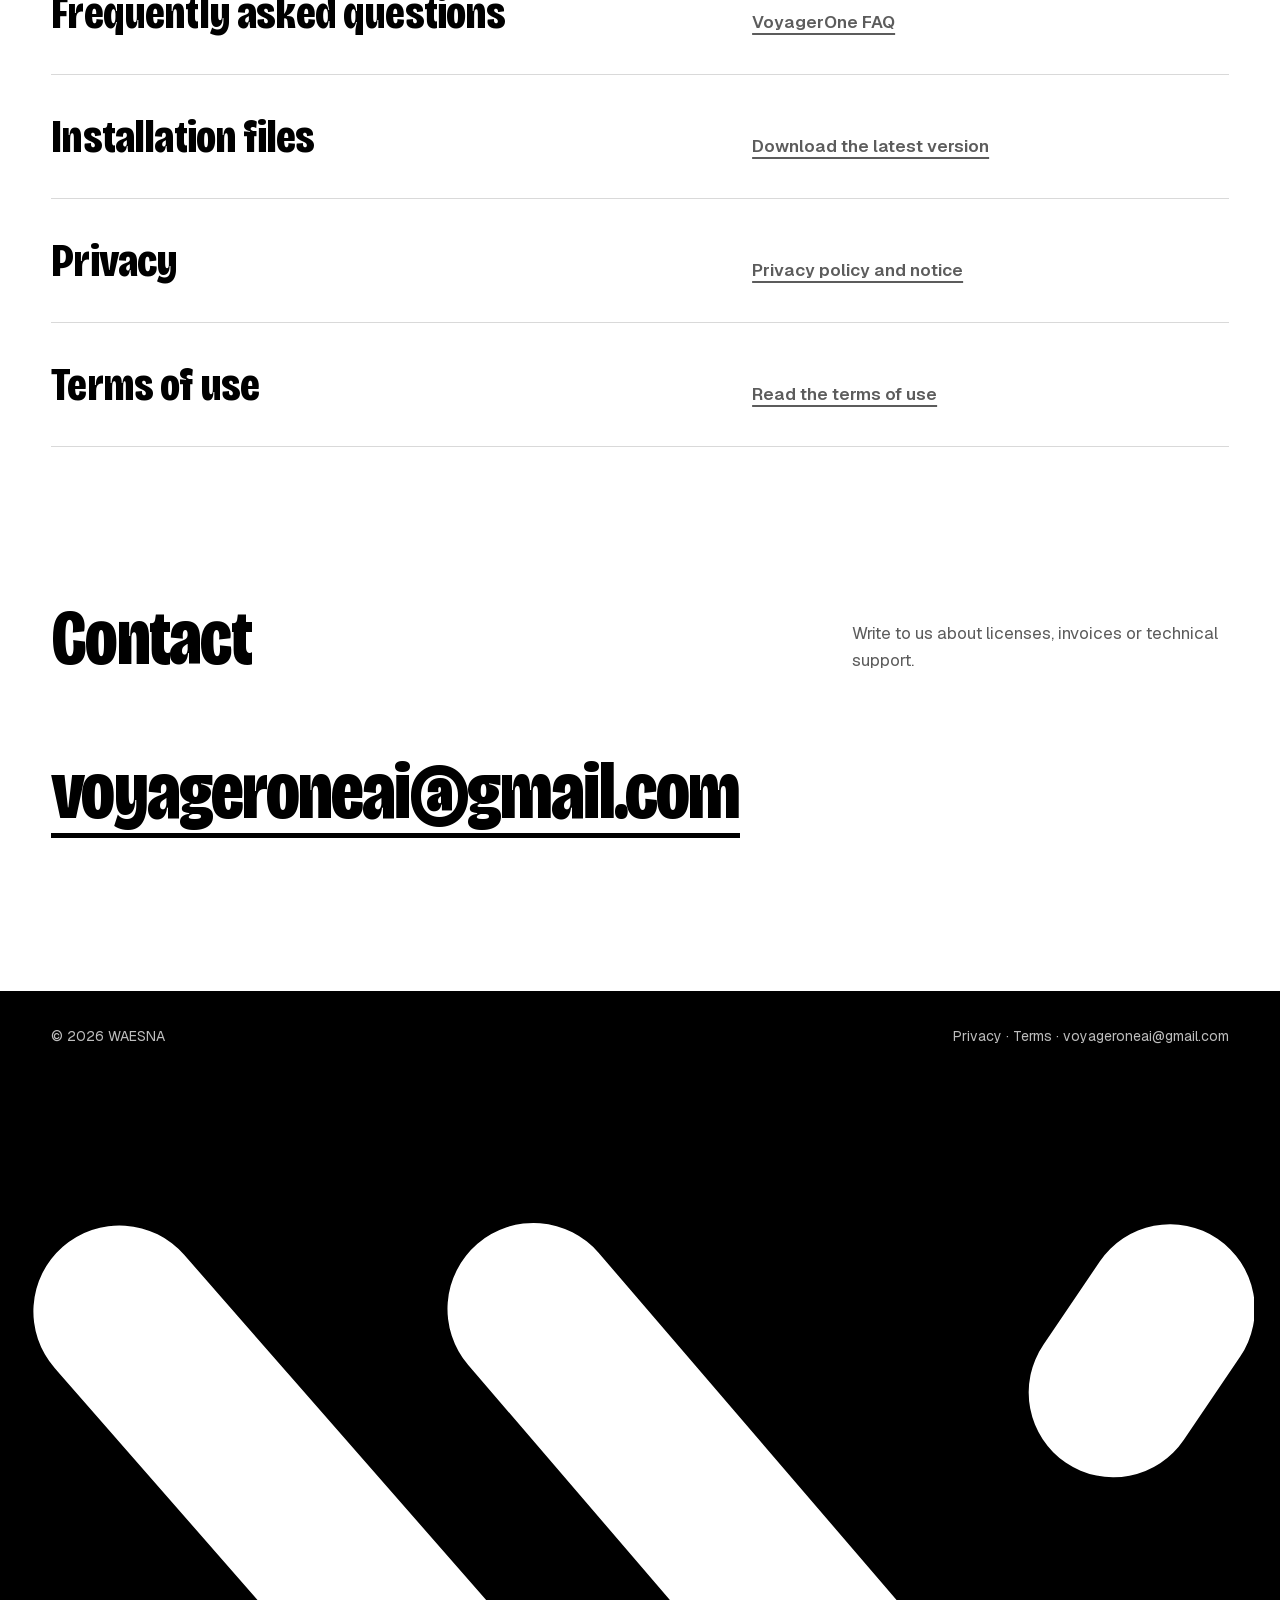
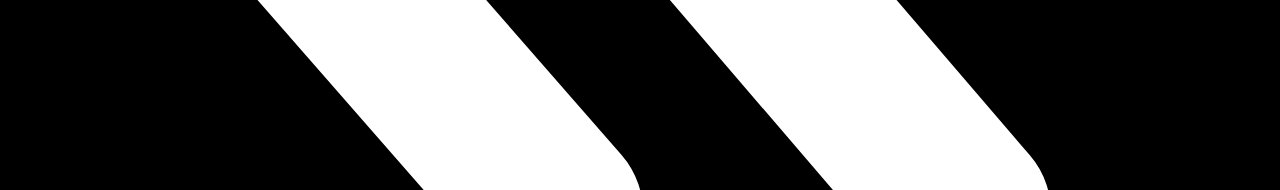
==== commit a9216001: "Intro kaldırıldı; site metinleri sade ve kurumsal dille yeniden yazıldı Co-Authored-By: Claude Sonne" ====
--- a/index.html
+++ b/index.html
@@ -3,29 +3,25 @@
 <head>
 <meta charset="UTF-8">
 <meta name="viewport" content="width=device-width, initial-scale=1">
-<title>WAESNA — Bilgisayarında çalışan yazılımlar</title>
-<meta name="description" content="WAESNA; verini kendi cihazında tutan, tek seferlik ödemeyle sahip olduğun masaüstü yazılımlar geliştirir. VoyagerOne ve Intro.">
+<title>WAESNA – Masaüstü yazılım</title>
+<meta name="description" content="WAESNA, internet bağlantısı ve abonelik gerektirmeyen masaüstü yazılımlar geliştiren bağımsız bir yazılım stüdyosudur. Ürünümüz: VoyagerOne.">
 <meta name="theme-color" content="#FFFFFF">
 <link rel="canonical" href="https://waesna.github.io/">
 <meta property="og:type" content="website">
-<meta property="og:title" content="WAESNA — Software that runs on your computer">
-<meta property="og:description" content="Own your tools. Offline-first, one-time payment. VoyagerOne and Intro.">
+<meta property="og:title" content="WAESNA – Desktop software">
+<meta property="og:description" content="Desktop software that works offline, with one-time licensing. Product: VoyagerOne.">
 <meta property="og:url" content="https://waesna.github.io/">
 <meta property="og:image" content="https://waesna.github.io/assets/og.png">
 <link rel="icon" href="assets/favicon.svg" type="image/svg+xml">
 <link rel="apple-touch-icon" href="assets/apple-touch-icon.png">
 <script type="application/ld+json">
 {"@context":"https://schema.org","@type":"Organization","name":"WAESNA","url":"https://waesna.github.io/",
- "description":"Offline-first desktop software with one-time pricing.",
- "makesOffer":[{"@type":"Offer","itemOffered":{"@type":"SoftwareApplication","name":"VoyagerOne"},"price":"149","priceCurrency":"USD"},
- {"@type":"Offer","itemOffered":{"@type":"SoftwareApplication","name":"Intro"},"price":"9.99","priceCurrency":"USD"}]}
+ "description":"Independent software studio building desktop applications with one-time licensing."}
 </script>
 <link rel="preload" href="assets/fonts/bricolage-latin.woff2" as="font" type="font/woff2" crossorigin>
 <link rel="stylesheet" href="assets/fonts.css">
 <link rel="stylesheet" href="assets/site.css">
 <style>
-.manifesto{background:var(--ink);color:var(--paper);padding:clamp(72px,11vw,170px) 0}
-.manifesto p{font:800 clamp(40px,8.4vw,142px)/.94 var(--display);font-stretch:75%;letter-spacing:-.022em;max-width:15ch}
 .prods{border-bottom:2px solid var(--ink)}
 .prod{display:grid;grid-template-columns:repeat(12,minmax(0,1fr));gap:24px;align-items:center;margin:0 calc(var(--pad) * -1);padding:clamp(28px,4vw,60px) var(--pad);border-top:2px solid var(--ink);transition:background .25s,color .25s}
 .prod:hover{background:var(--ink);color:var(--paper)}
@@ -41,45 +37,44 @@
 .meta .pr{font:800 34px/1 var(--display);font-stretch:75%}.meta .pr small{font:400 14px var(--body);margin-left:8px;opacity:.7}
 .meta .go{font-weight:600;text-decoration:underline;text-underline-offset:5px;text-decoration-thickness:2px}
 @media (max-width:860px){.prod h3,.meta{grid-column:1/-1}}
-.endcta .cta{margin-top:0}
+.ul{text-decoration:underline;text-decoration-thickness:2px;text-underline-offset:5px;font-weight:600}
 </style>
 </head>
 <body>
 <a class="skip" href="#urunler" data-t="skip">İçeriğe geç</a>
 <svg width="0" height="0" style="position:absolute" aria-hidden="true"><defs>
   <symbol id="vm" viewBox="0 0 100 100"><path d="M10 26.8L56.7 80.5" fill="none" stroke="currentColor" stroke-width="20" stroke-linecap="round"/><path d="M84.8 27.8L90.7 18.5" fill="none" stroke="currentColor" stroke-width="18.4" stroke-linecap="round"/></symbol>
-  <symbol id="im" viewBox="0 0 120 100"><path d="M104 16 L56 56 A22 22 0 1 1 56 44 L104 84 Z" fill="none" stroke="currentColor" stroke-width="9" stroke-linejoin="round" stroke-linecap="round"/></symbol>
 </defs></svg>
 
 <nav class="nav" id="nav"><div class="wrap">
   <a class="logo" href="#top"><img src="assets/waesna-mark.png" alt="" width="704" height="389">WAESNA</a>
   <div class="nav-links">
-    <a href="#urunler" data-t="h.nav.products">Ürünler</a>
-    <a href="#hakkinda" data-t="h.nav.about">Hakkımızda</a>
+    <a href="#urunler" data-t="h.nav.products"></a>
+    <a href="#hakkinda" data-t="h.nav.about"></a>
+    <a href="#destek" data-t="h.nav.support"></a>
+    <a href="#iletisim" data-t="h.nav.contact"></a>
   </div>
   <div class="lang" role="group" aria-label="Language"><button data-lang="tr">TR</button><button data-lang="en">EN</button></div>
-  <a class="btn solid" href="#urunler" data-t="h.cta.products">Ürünleri gör</a>
+  <a class="btn solid" href="#urunler" data-t="h.cta.products"></a>
 </div></nav>
 
 <header class="hero" id="top">
   <svg class="ghost" viewBox="0 0 100 55.2" aria-hidden="true"><path pathLength="1" stroke-width="14" d="M7.6 7.4L43.2 48.1"/><path pathLength="1" stroke-width="14" d="M41.3 7.2L76.4 48.1"/><path pathLength="1" stroke-width="13.8" d="M88.5 14L93.1 7.2"/></svg>
   <div class="wrap">
-    <h1 class="d" data-th="h.hero.title">Yazılım senin<br>bilgisayarında.<br>Abonelik yok.</h1>
+    <h1 class="d" data-th="h.hero.title">Masaüstü<br>yazılımlar<br>geliştiriyoruz.</h1>
     <div class="hero-row">
       <div>
         <p class="lead" data-t="h.hero.lead"></p>
-        <div class="cta"><a class="btn solid" href="#urunler" data-t="h.cta.products">Ürünleri gör</a><a class="btn line" href="#hakkinda" data-t="h.cta.about">Hakkımızda</a></div>
+        <div class="cta"><a class="btn solid" href="#urunler" data-t="h.cta.products"></a><a class="btn line" href="#iletisim" data-t="h.cta.contact"></a></div>
       </div>
       <ul class="facts"><li data-t="h.trust.1"></li><li data-t="h.trust.2"></li><li data-t="h.trust.3"></li></ul>
     </div>
   </div>
 </header>
 
-<section class="manifesto"><div class="wrap"><p data-t="h.manifesto"></p></div></section>
-
 <section id="urunler">
   <div class="wrap">
-    <div class="sec-head"><h2 data-t="h.prod.h"></h2><p data-t="h.prod.lead"></p></div>
+    <div class="sec-head"><h2 data-t="h.prod.h"></h2></div>
     <div class="prods">
       <a class="prod" href="voyagerone.html">
         <h3><span class="tile"><svg viewBox="0 0 100 100" aria-hidden="true"><use href="#vm"/></svg></span>VoyagerOne</h3>
@@ -89,22 +84,15 @@
           <div class="foot-row"><span class="pr">$149<small data-t="h.once"></small></span><span class="go" data-t="h.explore"></span></div>
         </div>
       </a>
-      <a class="prod" href="intro.html">
-        <h3><span class="tile"><svg viewBox="0 0 120 100" aria-hidden="true"><use href="#im"/></svg></span>Intro</h3>
-        <div class="meta">
-          <p class="tag" data-t="h.v2.tag"></p>
-          <p class="desc" data-t="h.v2.desc"></p>
-          <div class="foot-row"><span class="pr" id="introPrice">$9.99<small data-t="h.once"></small></span><span class="go" data-t="h.explore"></span></div>
-        </div>
-      </a>
-    </div>
-  </div>
-</section>
-
-<section id="hakkinda" style="padding-top:0">
-  <div class="wrap">
-    <div class="sec-head"><h2 data-t="h.about.h"></h2><p data-t="h.about.lead"></p></div>
-    <div class="rows">
+    </div>
+  </div>
+</section>
+
+<section id="hakkinda" class="about">
+  <div class="wrap">
+    <div class="sec-head"><h2 data-t="h.about.h"></h2></div>
+    <div class="ov"><p data-t="h.about.p1"></p><p data-t="h.about.p2"></p></div>
+    <div class="rows" style="margin-top:clamp(48px,6vw,96px)">
       <div class="row"><h3 data-t="h.a1.h"></h3><p data-t="h.a1.p"></p></div>
       <div class="row"><h3 data-t="h.a2.h"></h3><p data-t="h.a2.p"></p></div>
       <div class="row"><h3 data-t="h.a3.h"></h3><p data-t="h.a3.p"></p></div>
@@ -113,17 +101,29 @@
   </div>
 </section>
 
-<section id="baslayalim" class="endcta" style="padding-top:0">
-  <div class="wrap">
-    <div class="sec-head"><h2 data-t="h.cta2.h"></h2><p data-t="h.cta2.p"></p></div>
-    <div class="cta"><a class="btn solid" href="voyagerone.html" data-t="h.cta2.v1"></a><a class="btn line" href="intro.html" data-t="h.cta2.v2"></a></div>
+<section id="destek" style="padding-top:0">
+  <div class="wrap">
+    <div class="sec-head"><h2 data-t="h.sup.h"></h2><p data-t="h.sup.lead"></p></div>
+    <div class="rows">
+      <div class="row"><h3 data-t="h.s1.h"></h3><p><a class="ul" href="voyagerone.html#sss" data-t="h.s1.p"></a></p></div>
+      <div class="row"><h3 data-t="h.s2.h"></h3><p><a class="ul" href="voyagerone.html#indir" data-t="h.s2.p"></a></p></div>
+      <div class="row"><h3 data-t="h.s3.h"></h3><p><a class="ul" href="privacy.html" data-t="h.s3.p"></a></p></div>
+      <div class="row"><h3 data-t="h.s4.h"></h3><p><a class="ul" href="terms.html" data-t="h.s4.p"></a></p></div>
+    </div>
+  </div>
+</section>
+
+<section class="contact" id="iletisim" style="padding-top:0">
+  <div class="wrap">
+    <div class="sec-head"><h2 data-t="h.ct.h"></h2><p data-t="h.ct.p"></p></div>
+    <a class="mail" id="mailBig" href="#"></a>
   </div>
 </section>
 
 <footer class="foot">
   <div class="wrap">
     <span>© <span id="year">2026</span> WAESNA</span>
-    <span><a href="privacy.html" data-t="h.ft.privacy">Gizlilik</a> · <a href="terms.html" data-t="h.ft.terms">Koşullar</a> · <a id="mail" href="#">voyageroneai@gmail.com</a></span>
+    <span><a href="privacy.html" data-t="h.ft.privacy"></a> · <a href="terms.html" data-t="h.ft.terms"></a> · <a id="mail" href="#"></a></span>
   </div>
   <svg class="foot-mark" viewBox="0 0 100 55.2" aria-hidden="true"><path stroke-width="14" d="M7.6 7.4L43.2 48.1M41.3 7.2L76.4 48.1"/><path stroke-width="13.8" d="M88.5 14L93.1 7.2"/></svg>
 </footer>
@@ -132,46 +132,92 @@
 <script>
 const H = {
   tr: {
-    "h.nav.products":"Ürünler","h.nav.about":"Hakkımızda","h.cta.products":"Ürünleri gör","h.cta.about":"Hakkımızda",
-    "h.hero.kicker":"WAESNA · Yazılım stüdyosu",
-    "h.hero.title":"Yazılım senin<br>bilgisayarında.<br>Abonelik yok.",
-    "h.hero.lead":"WAESNA; verini kendi cihazında tutan, tek seferlik ödemeyle sahip olduğun masaüstü yazılımlar geliştirir. Bulut zorunluluğu yok, kota yok — araçların gerçekten senin.",
-    "h.trust.1":"Tek seferlik ödeme","h.trust.2":"Çevrimdışı çalışır","h.trust.3":"Verin sende kalır",
-    "h.prod.k":"Ürünler","h.prod.h":"Ürünlerimiz","h.prod.lead":"Her biri kendi başına, aboneliksiz ve tamamen cihazında çalışır.",
-    "h.v1.tag":"Yapay zekâ çalışma alanı","h.v1.desc":"Yerel modelle internetsiz çalışan, Word/Excel/PDF üreten masaüstü yapay zekâ.",
-    "h.v2.tag":"Yapay zekâ video editörü","h.v2.desc":"Ritme göre kesen, efekt basan, altyazı ekleyen tamamen çevrimdışı video editörü.",
-    "h.once":" tek seferlik","h.explore":"İncele","h.new":"Yeni",
-    "h.about.k":"Hakkımızda","h.about.h":"Neye inanıyoruz",
-    "h.about.lead":"Yazılımın kiralanan değil, sahip olunan bir şey olması gerektiğine inanıyoruz.",
-    "h.a1.h":"Verin sende","h.a1.p":"Dosyaların ve içeriğin kendi bilgisayarında kalır; başkasının sunucusunda değil.",
-    "h.a2.h":"Tek seferlik","h.a2.p":"Bir kere öde, hep senin. Aylık abonelik yok.",
-    "h.a3.h":"Çevrimdışı","h.a3.p":"İnternet olmadan da çalışır; işini internet kesintisi durdurmaz.",
-    "h.a4.h":"Sade ve hızlı","h.a4.p":"Gereksiz karmaşa yok; işini yapan, hızlı ve anlaşılır araçlar.",
-    "h.manifesto":"Bulut çağında araçların, verinle birlikte sana ait olmalı.","skip":"İçeriğe geç",
-    "h.cta2.k":"Başla","h.cta2.h":"Hangisiyle başlayalım?","h.cta2.p":"İki ürün, tek felsefe: sahip olduğun, çevrimdışı çalışan yazılım.",
-    "h.cta2.v1":"VoyagerOne\u2019ı incele","h.cta2.v2":"Intro\u2019yu incele",
-    "h.ft.privacy":"Gizlilik","h.ft.terms":"Koşullar",
+    "h.nav.products":"Ürünler",
+    "h.nav.about":"Hakkımızda",
+    "h.nav.support":"Destek",
+    "h.nav.contact":"İletişim",
+    "h.cta.products":"Ürünlerimiz",
+    "h.cta.contact":"İletişim",
+    "h.hero.title":"Masaüstü<br>yazılımlar<br>geliştiriyoruz.",
+    "h.hero.lead":"WAESNA, internet bağlantısı ve abonelik gerektirmeyen masaüstü uygulamalar geliştiren bağımsız bir yazılım stüdyosudur. Ürünlerimiz Windows, macOS ve Linux üzerinde çalışır ve verilerinizi kendi bilgisayarınızda tutar.",
+    "h.trust.1":"Tek seferlik lisans",
+    "h.trust.2":"Çevrimdışı çalışır",
+    "h.trust.3":"Windows, macOS, Linux",
+    "h.prod.h":"Ürünlerimiz",
+    "h.v1.tag":"Masaüstü yapay zekâ uygulaması",
+    "h.v1.desc":"Yerel veya bulut modellerle çalışır; Word, Excel, PowerPoint ve PDF dosyası hazırlar, dosya ve kod işlemleri yapar.",
+    "h.once":" tek seferlik",
+    "h.explore":"İncele",
+    "h.about.h":"Hakkımızda",
+    "h.about.p1":"WAESNA, masaüstü yazılım geliştiren bağımsız bir yazılım stüdyosudur. İlk ürünümüz VoyagerOne'ı 2026 yılında yayımladık.",
+    "h.about.p2":"Ürünlerimizi abonelik yerine tek seferlik lisansla sunuyoruz. Uygulamalar internet bağlantısı olmadan çalışabilir; dosyalarınız ve sohbetleriniz sunucularımıza gönderilmez.",
+    "h.a1.h":"Veriler cihazınızda",
+    "h.a1.p":"Dosyalar, sohbetler ve projeler yalnızca sizin bilgisayarınızda saklanır.",
+    "h.a2.h":"Tek seferlik lisans",
+    "h.a2.p":"Aylık veya yıllık abonelik yoktur. 1.x sürüm güncellemeleri lisansa dahildir.",
+    "h.a3.h":"Çevrimdışı kullanım",
+    "h.a3.p":"Yerel modelle internet bağlantısı olmadan çalışır. Bağlantı yalnızca ilk etkinleştirmede, güncelleme kontrolünde ve bulut modeli kullanıldığında gerekir.",
+    "h.a4.h":"Üç platform",
+    "h.a4.p":"Windows, macOS ve Linux için sürümler bulunur.",
+    "h.sup.h":"Destek",
+    "h.sup.lead":"Kurulum, lisans ve kullanım ile ilgili bilgilere aşağıdan ulaşabilirsiniz.",
+    "h.s1.h":"Sık sorulan sorular",
+    "h.s1.p":"VoyagerOne SSS sayfası",
+    "h.s2.h":"Kurulum dosyaları",
+    "h.s2.p":"Son sürümü indirin",
+    "h.s3.h":"Gizlilik ve KVKK",
+    "h.s3.p":"Gizlilik politikası ve aydınlatma metni",
+    "h.s4.h":"Kullanım koşulları",
+    "h.s4.p":"Kullanım koşullarını okuyun",
+    "h.ct.h":"İletişim",
+    "h.ct.p":"Lisans, fatura ve teknik destek için e-posta gönderebilirsiniz.",
+    "h.ft.privacy":"Gizlilik",
+    "h.ft.terms":"Koşullar",
+    "skip":"İçeriğe geç",
   },
   en: {
-    "h.nav.products":"Products","h.nav.about":"About","h.cta.products":"See products","h.cta.about":"About",
-    "h.hero.kicker":"WAESNA · Software studio",
-    "h.hero.title":"Software on<br>your computer.<br>No subscription.",
-    "h.hero.lead":"WAESNA builds desktop software that keeps your data on your own device and that you own with a one-time payment. No forced cloud, no quotas — your tools are truly yours.",
-    "h.trust.1":"One-time payment","h.trust.2":"Works offline","h.trust.3":"Your data stays with you",
-    "h.prod.k":"Products","h.prod.h":"Our products","h.prod.lead":"Each one stands alone, no subscription, running entirely on your device.",
-    "h.v1.tag":"AI workspace","h.v1.desc":"A desktop AI that works offline with a local model and creates Word/Excel/PDF files.",
-    "h.v2.tag":"AI video editor","h.v2.desc":"An offline video editor that cuts to the beat, adds effects and captions.",
-    "h.once":" one-time","h.explore":"Explore","h.new":"New",
-    "h.about.k":"About","h.about.h":"What we believe",
-    "h.about.lead":"We believe software should be something you own, not something you rent.",
-    "h.a1.h":"Your data","h.a1.p":"Your files and content stay on your own computer, not on someone else's server.",
-    "h.a2.h":"One-time","h.a2.p":"Pay once, yours forever. No monthly subscription.",
-    "h.a3.h":"Offline","h.a3.p":"Works without the internet; an outage never stops your work.",
-    "h.a4.h":"Simple & fast","h.a4.p":"No needless clutter — fast, clear tools that get the job done.",
-    "h.manifesto":"In the age of the cloud, your tools should belong to you, together with your data.","skip":"Skip to content",
-    "h.cta2.k":"Start","h.cta2.h":"Which one first?","h.cta2.p":"Two products, one philosophy: software you own that works offline.",
-    "h.cta2.v1":"Explore VoyagerOne","h.cta2.v2":"Explore Intro",
-    "h.ft.privacy":"Privacy","h.ft.terms":"Terms",
+    "h.nav.products":"Products",
+    "h.nav.about":"About",
+    "h.nav.support":"Support",
+    "h.nav.contact":"Contact",
+    "h.cta.products":"Our products",
+    "h.cta.contact":"Contact",
+    "h.hero.title":"We build<br>desktop<br>software.",
+    "h.hero.lead":"WAESNA is an independent software studio building desktop applications that need no subscription or internet connection. Our products run on Windows, macOS and Linux and keep your data on your own computer.",
+    "h.trust.1":"One-time license",
+    "h.trust.2":"Works offline",
+    "h.trust.3":"Windows, macOS, Linux",
+    "h.prod.h":"Our products",
+    "h.v1.tag":"Desktop AI application",
+    "h.v1.desc":"Works with local or cloud models; creates Word, Excel, PowerPoint and PDF files and handles file and code tasks.",
+    "h.once":" one-time",
+    "h.explore":"Details",
+    "h.about.h":"About us",
+    "h.about.p1":"WAESNA is an independent software studio building desktop software. We released our first product, VoyagerOne, in 2026.",
+    "h.about.p2":"We sell our products with a one-time license instead of a subscription. The applications can run without an internet connection, and your files and chats are not sent to our servers.",
+    "h.a1.h":"Data on your device",
+    "h.a1.p":"Files, chats and projects are stored only on your own computer.",
+    "h.a2.h":"One-time license",
+    "h.a2.p":"There is no monthly or yearly subscription. Updates within 1.x are included.",
+    "h.a3.h":"Offline use",
+    "h.a3.p":"Works without an internet connection with a local model. A connection is needed only for first activation, update checks and when using a cloud model.",
+    "h.a4.h":"Three platforms",
+    "h.a4.p":"Versions are available for Windows, macOS and Linux.",
+    "h.sup.h":"Support",
+    "h.sup.lead":"You can find information on installation, licensing and use below.",
+    "h.s1.h":"Frequently asked questions",
+    "h.s1.p":"VoyagerOne FAQ",
+    "h.s2.h":"Installation files",
+    "h.s2.p":"Download the latest version",
+    "h.s3.h":"Privacy",
+    "h.s3.p":"Privacy policy and notice",
+    "h.s4.h":"Terms of use",
+    "h.s4.p":"Read the terms of use",
+    "h.ct.h":"Contact",
+    "h.ct.p":"Write to us about licenses, invoices or technical support.",
+    "h.ft.privacy":"Privacy",
+    "h.ft.terms":"Terms",
+    "skip":"Skip to content",
   }
 };
 function homeLang(){ try{const s=localStorage.getItem("waesna_lang"); if(s==="tr"||s==="en")return s;}catch(e){} return (navigator.language||"en").toLowerCase().startsWith("tr")?"tr":"en"; }
@@ -181,11 +227,10 @@
   document.querySelectorAll("[data-th]").forEach(el=>{const v=d[el.dataset.th]; if(v!=null)el.innerHTML=v;});
   document.querySelectorAll("[data-lang]").forEach(b=>b.setAttribute("aria-pressed",String(b.dataset.lang===lang)));
   try{localStorage.setItem("waesna_lang",lang);}catch(e){}
-  const ic=(typeof CONFIG!=='undefined'?CONFIG:{}).intro; if(ic&&ic.price){const p=document.getElementById("introPrice"); if(p)p.firstChild.textContent=ic.price;}
 }
 document.querySelectorAll("[data-lang]").forEach(b=>b.addEventListener("click",()=>applyLang(b.dataset.lang)));
 applyLang(homeLang());
-const C=typeof CONFIG!=='undefined'?CONFIG:{}; if(C.email){const m=document.getElementById("mail"); m.href="mailto:"+C.email; m.textContent=C.email;}
+const C=typeof CONFIG!=='undefined'?CONFIG:{}; if(C.email){for(const id of ["mail","mailBig"]){const m=document.getElementById(id); m.href="mailto:"+C.email; m.textContent=C.email;}}
 document.getElementById("year").textContent=new Date().getFullYear();
 addEventListener("scroll",()=>document.getElementById("nav").classList.toggle("on",scrollY>8),{passive:true});
 </script>
--- a/assets/site.css
+++ b/assets/site.css
@@ -51,7 +51,7 @@
 .ghost path:nth-child(3){animation-delay:.5s}
 @keyframes draw{0%{stroke-dashoffset:1;opacity:0}2%{opacity:1}100%{stroke-dashoffset:0;opacity:1}}
 .hero .wrap{position:relative;z-index:1}
-.hero h1{font-size:var(--h1);max-width:12ch}
+.hero h1{font-size:var(--h1)}
 .hero-row{display:grid;grid-template-columns:minmax(0,5fr) minmax(0,7fr);gap:clamp(24px,5vw,80px);margin-top:clamp(36px,5vw,72px);align-items:start}
 .lead{font-size:clamp(18px,1.5vw,22px);line-height:1.5;max-width:46ch;color:var(--ink)}
 .cta{display:flex;flex-wrap:wrap;gap:12px;margin-top:28px}
@@ -106,6 +106,11 @@
 .strike .fix{text-decoration:none;color:var(--ink);margin-top:clamp(24px,4vw,56px);font-size:clamp(28px,4.4vw,72px)}
 .strike.in .fix{color:var(--ink);text-decoration-color:transparent}
 
+/* ── genel bakış ── */
+.ov{display:grid;grid-template-columns:repeat(12,minmax(0,1fr));gap:24px;border-top:2px solid var(--ink);padding-top:clamp(24px,3vw,40px)}
+.ov p{grid-column:span 6;font-size:clamp(19px,1.7vw,24px);line-height:1.5}
+@media (max-width:860px){.ov p{grid-column:1/-1}}
+
 /* ── özellik satırları ── */
 .rows{border-top:2px solid var(--ink)}
 .row{display:grid;grid-template-columns:repeat(12,minmax(0,1fr));gap:24px;padding:clamp(22px,3vw,40px) 0;border-bottom:1px solid var(--rule);align-items:baseline}
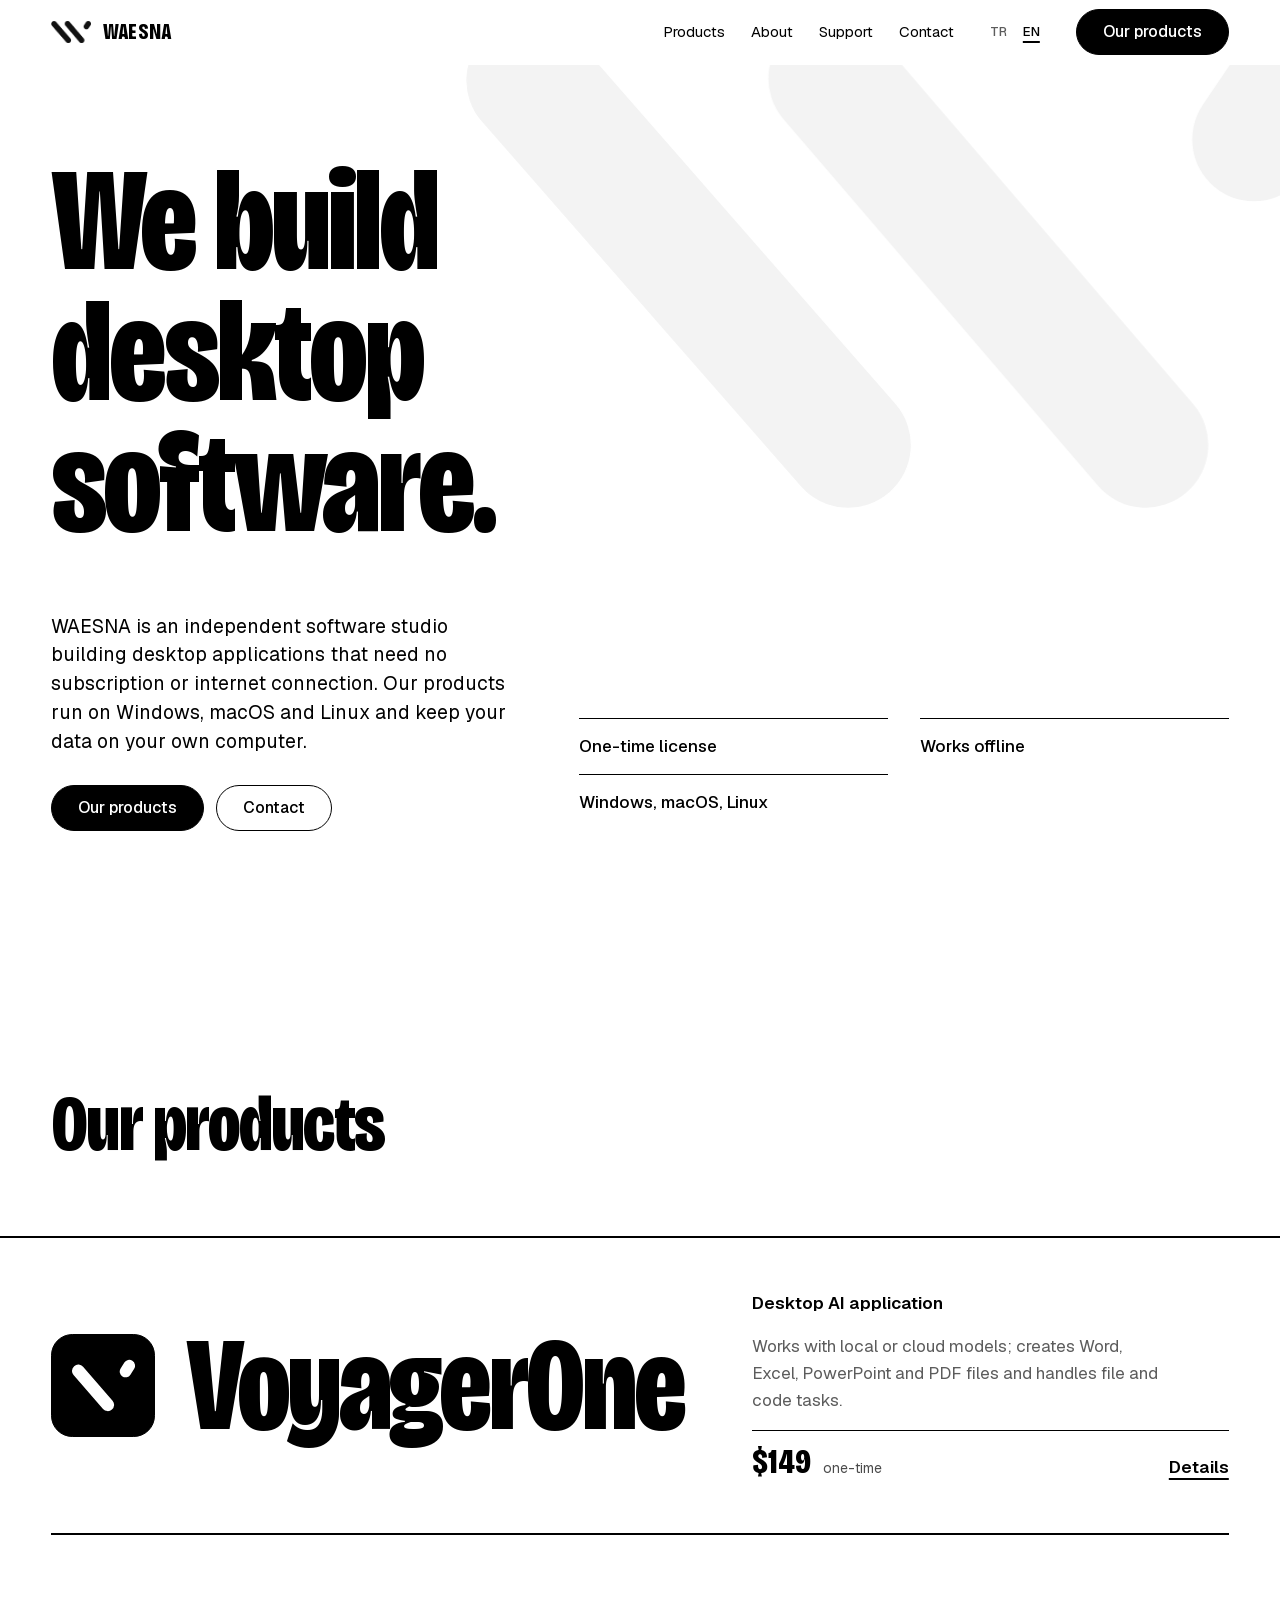
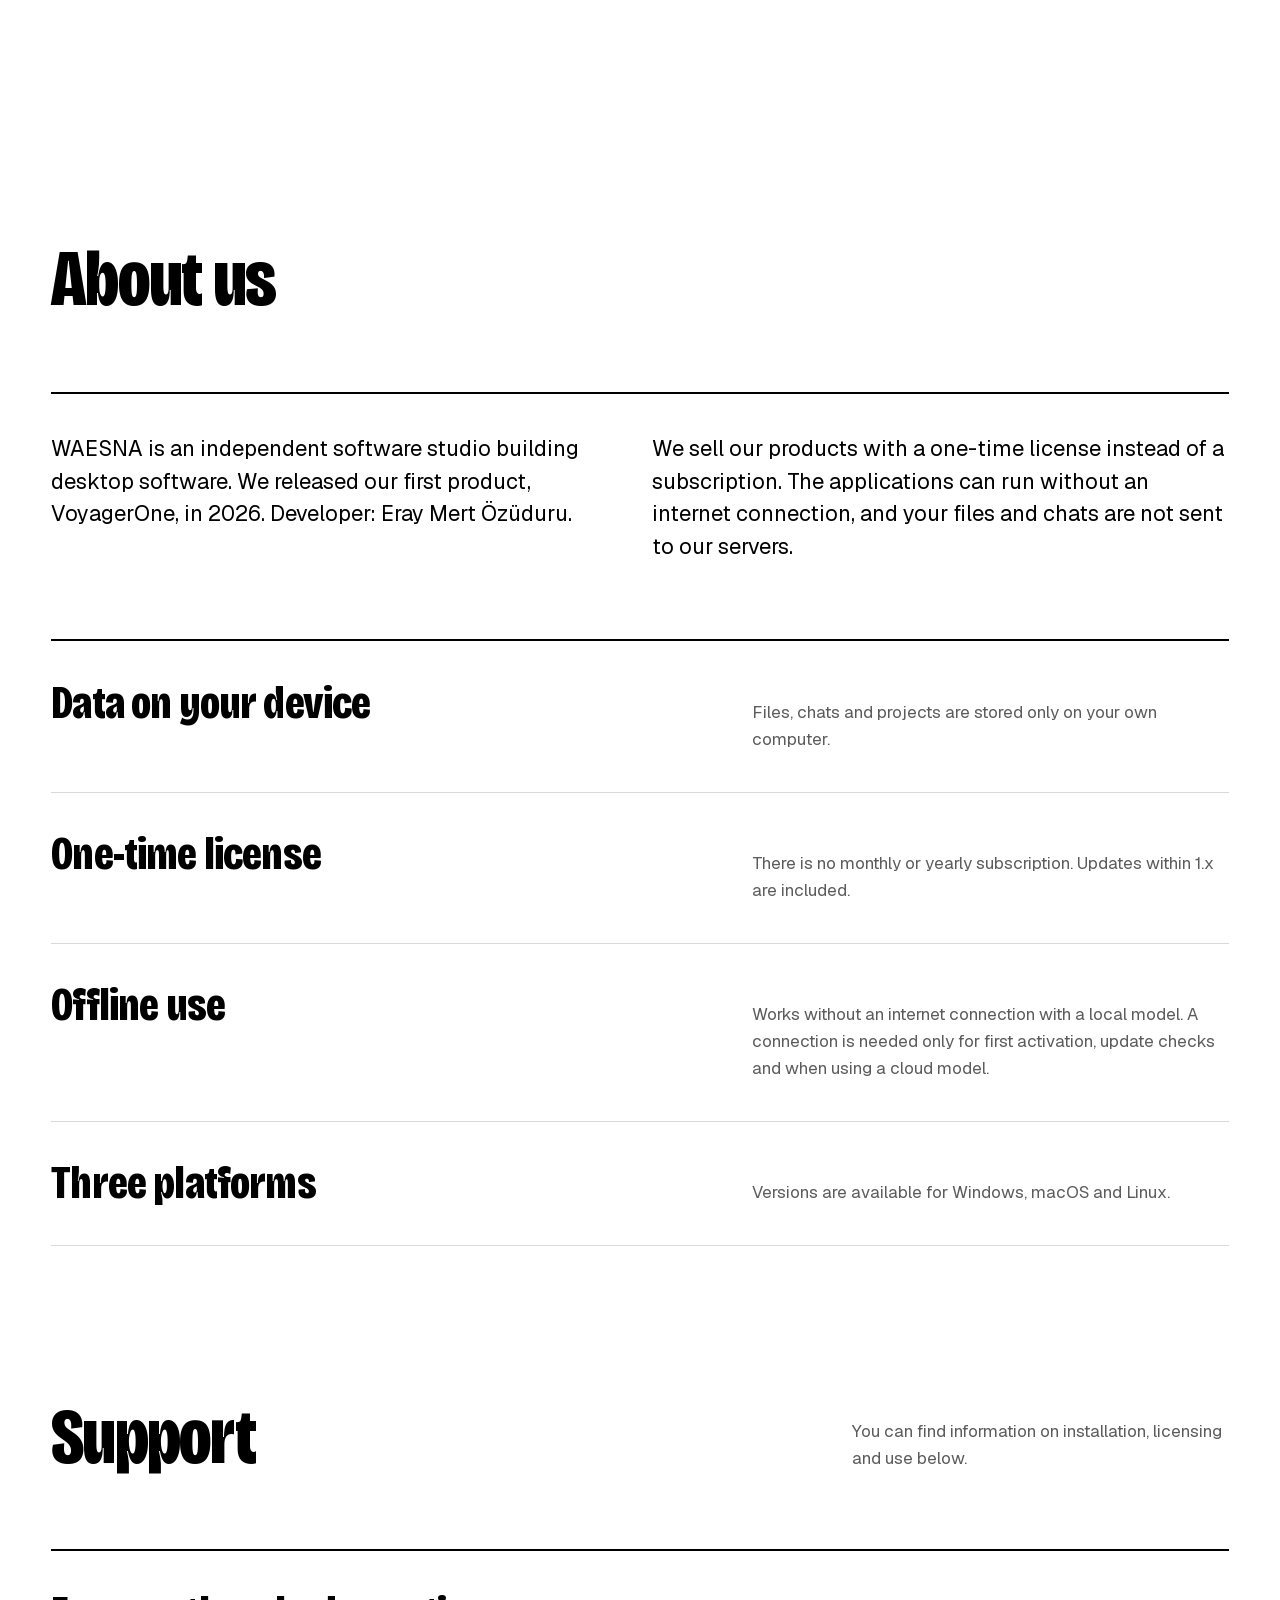
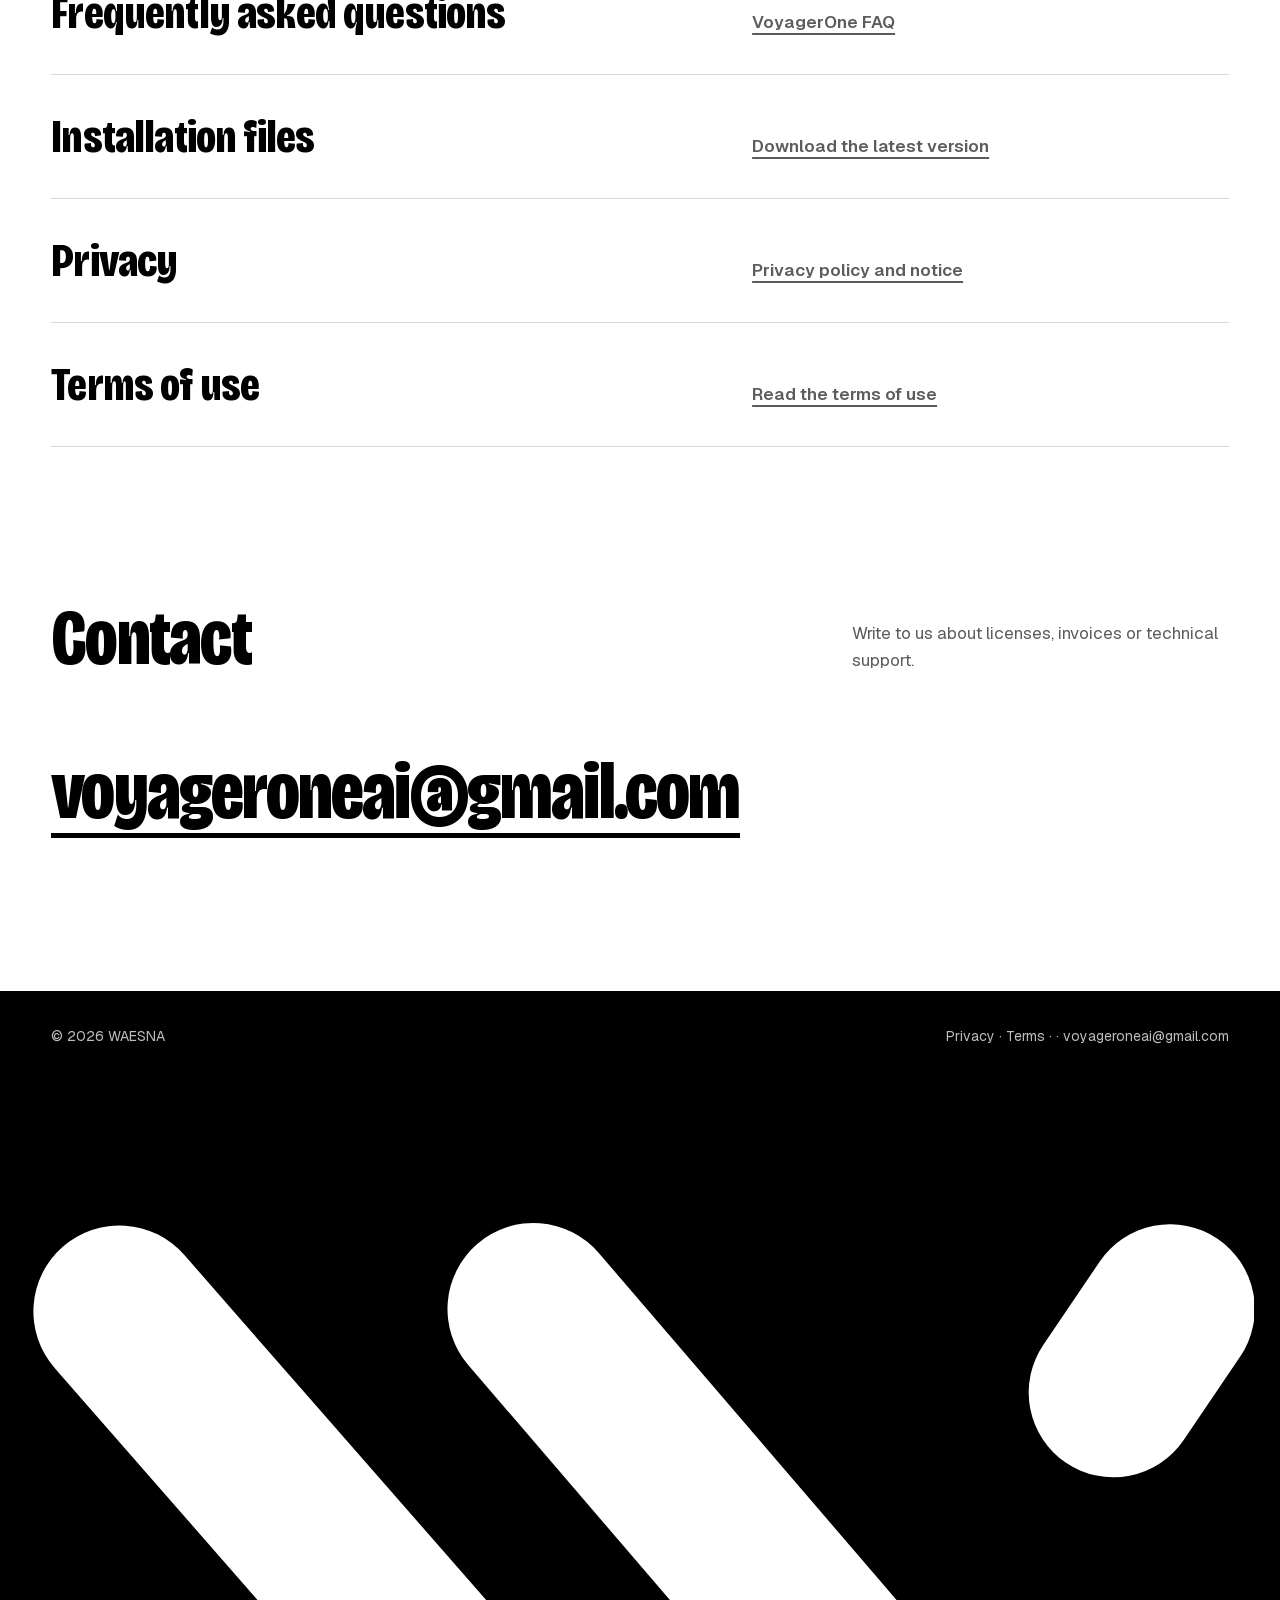
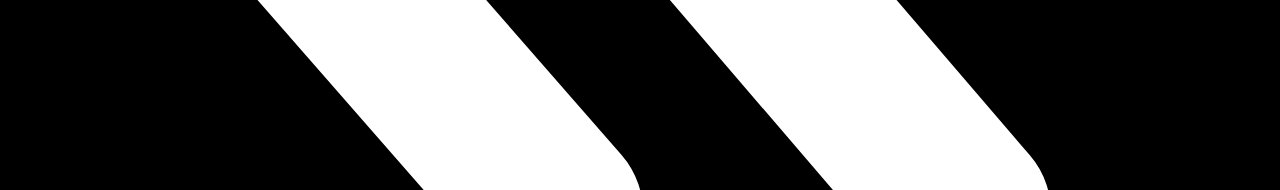
==== commit ed664098: "Metinler HTML'e yazıldı (JS'siz okuyucular için); iade SSS'si, geliştirici bilgisi ve Satış Koşullar" ====
--- a/index.html
+++ b/index.html
@@ -49,13 +49,13 @@
 <nav class="nav" id="nav"><div class="wrap">
   <a class="logo" href="#top"><img src="assets/waesna-mark.png" alt="" width="704" height="389">WAESNA</a>
   <div class="nav-links">
-    <a href="#urunler" data-t="h.nav.products"></a>
-    <a href="#hakkinda" data-t="h.nav.about"></a>
-    <a href="#destek" data-t="h.nav.support"></a>
-    <a href="#iletisim" data-t="h.nav.contact"></a>
+    <a href="#urunler" data-t="h.nav.products">Ürünler</a>
+    <a href="#hakkinda" data-t="h.nav.about">Hakkımızda</a>
+    <a href="#destek" data-t="h.nav.support">Destek</a>
+    <a href="#iletisim" data-t="h.nav.contact">İletişim</a>
   </div>
   <div class="lang" role="group" aria-label="Language"><button data-lang="tr">TR</button><button data-lang="en">EN</button></div>
-  <a class="btn solid" href="#urunler" data-t="h.cta.products"></a>
+  <a class="btn solid" href="#urunler" data-t="h.cta.products">Ürünlerimiz</a>
 </div></nav>
 
 <header class="hero" id="top">
@@ -64,24 +64,24 @@
     <h1 class="d" data-th="h.hero.title">Masaüstü<br>yazılımlar<br>geliştiriyoruz.</h1>
     <div class="hero-row">
       <div>
-        <p class="lead" data-t="h.hero.lead"></p>
-        <div class="cta"><a class="btn solid" href="#urunler" data-t="h.cta.products"></a><a class="btn line" href="#iletisim" data-t="h.cta.contact"></a></div>
+        <p class="lead" data-t="h.hero.lead">WAESNA, internet bağlantısı ve abonelik gerektirmeyen masaüstü uygulamalar geliştiren bağımsız bir yazılım stüdyosudur. Ürünlerimiz Windows, macOS ve Linux üzerinde çalışır ve verilerinizi kendi bilgisayarınızda tutar.</p>
+        <div class="cta"><a class="btn solid" href="#urunler" data-t="h.cta.products">Ürünlerimiz</a><a class="btn line" href="#iletisim" data-t="h.cta.contact">İletişim</a></div>
       </div>
-      <ul class="facts"><li data-t="h.trust.1"></li><li data-t="h.trust.2"></li><li data-t="h.trust.3"></li></ul>
+      <ul class="facts"><li data-t="h.trust.1">Tek seferlik lisans</li><li data-t="h.trust.2">Çevrimdışı çalışır</li><li data-t="h.trust.3">Windows, macOS, Linux</li></ul>
     </div>
   </div>
 </header>
 
 <section id="urunler">
   <div class="wrap">
-    <div class="sec-head"><h2 data-t="h.prod.h"></h2></div>
+    <div class="sec-head"><h2 data-t="h.prod.h">Ürünlerimiz</h2></div>
     <div class="prods">
       <a class="prod" href="voyagerone.html">
         <h3><span class="tile"><svg viewBox="0 0 100 100" aria-hidden="true"><use href="#vm"/></svg></span>VoyagerOne</h3>
         <div class="meta">
-          <p class="tag" data-t="h.v1.tag"></p>
-          <p class="desc" data-t="h.v1.desc"></p>
-          <div class="foot-row"><span class="pr">$149<small data-t="h.once"></small></span><span class="go" data-t="h.explore"></span></div>
+          <p class="tag" data-t="h.v1.tag">Masaüstü yapay zekâ uygulaması</p>
+          <p class="desc" data-t="h.v1.desc">Yerel veya bulut modellerle çalışır; Word, Excel, PowerPoint ve PDF dosyası hazırlar, dosya ve kod işlemleri yapar.</p>
+          <div class="foot-row"><span class="pr">$149<small data-t="h.once"> tek seferlik</small></span><span class="go" data-t="h.explore">İncele</span></div>
         </div>
       </a>
     </div>
@@ -90,32 +90,32 @@
 
 <section id="hakkinda" class="about">
   <div class="wrap">
-    <div class="sec-head"><h2 data-t="h.about.h"></h2></div>
-    <div class="ov"><p data-t="h.about.p1"></p><p data-t="h.about.p2"></p></div>
+    <div class="sec-head"><h2 data-t="h.about.h">Hakkımızda</h2></div>
+    <div class="ov"><p data-t="h.about.p1">WAESNA, masaüstü yazılım geliştiren bağımsız bir yazılım stüdyosudur. İlk ürünümüz VoyagerOne'ı 2026 yılında yayımladık. Geliştirici: Eray Mert Özüduru.</p><p data-t="h.about.p2">Ürünlerimizi abonelik yerine tek seferlik lisansla sunuyoruz. Uygulamalar internet bağlantısı olmadan çalışabilir; dosyalarınız ve sohbetleriniz sunucularımıza gönderilmez.</p></div>
     <div class="rows" style="margin-top:clamp(48px,6vw,96px)">
-      <div class="row"><h3 data-t="h.a1.h"></h3><p data-t="h.a1.p"></p></div>
-      <div class="row"><h3 data-t="h.a2.h"></h3><p data-t="h.a2.p"></p></div>
-      <div class="row"><h3 data-t="h.a3.h"></h3><p data-t="h.a3.p"></p></div>
-      <div class="row"><h3 data-t="h.a4.h"></h3><p data-t="h.a4.p"></p></div>
+      <div class="row"><h3 data-t="h.a1.h">Veriler cihazınızda</h3><p data-t="h.a1.p">Dosyalar, sohbetler ve projeler yalnızca sizin bilgisayarınızda saklanır.</p></div>
+      <div class="row"><h3 data-t="h.a2.h">Tek seferlik lisans</h3><p data-t="h.a2.p">Aylık veya yıllık abonelik yoktur. 1.x sürüm güncellemeleri lisansa dahildir.</p></div>
+      <div class="row"><h3 data-t="h.a3.h">Çevrimdışı kullanım</h3><p data-t="h.a3.p">Yerel modelle internet bağlantısı olmadan çalışır. Bağlantı yalnızca ilk etkinleştirmede, güncelleme kontrolünde ve bulut modeli kullanıldığında gerekir.</p></div>
+      <div class="row"><h3 data-t="h.a4.h">Üç platform</h3><p data-t="h.a4.p">Windows, macOS ve Linux için sürümler bulunur.</p></div>
     </div>
   </div>
 </section>
 
 <section id="destek" style="padding-top:0">
   <div class="wrap">
-    <div class="sec-head"><h2 data-t="h.sup.h"></h2><p data-t="h.sup.lead"></p></div>
+    <div class="sec-head"><h2 data-t="h.sup.h">Destek</h2><p data-t="h.sup.lead">Kurulum, lisans ve kullanım ile ilgili bilgilere aşağıdan ulaşabilirsiniz.</p></div>
     <div class="rows">
-      <div class="row"><h3 data-t="h.s1.h"></h3><p><a class="ul" href="voyagerone.html#sss" data-t="h.s1.p"></a></p></div>
-      <div class="row"><h3 data-t="h.s2.h"></h3><p><a class="ul" href="voyagerone.html#indir" data-t="h.s2.p"></a></p></div>
-      <div class="row"><h3 data-t="h.s3.h"></h3><p><a class="ul" href="privacy.html" data-t="h.s3.p"></a></p></div>
-      <div class="row"><h3 data-t="h.s4.h"></h3><p><a class="ul" href="terms.html" data-t="h.s4.p"></a></p></div>
+      <div class="row"><h3 data-t="h.s1.h">Sık sorulan sorular</h3><p><a class="ul" href="voyagerone.html#sss" data-t="h.s1.p">VoyagerOne SSS sayfası</a></p></div>
+      <div class="row"><h3 data-t="h.s2.h">Kurulum dosyaları</h3><p><a class="ul" href="voyagerone.html#indir" data-t="h.s2.p">Son sürümü indirin</a></p></div>
+      <div class="row"><h3 data-t="h.s3.h">Gizlilik ve KVKK</h3><p><a class="ul" href="privacy.html" data-t="h.s3.p">Gizlilik politikası ve aydınlatma metni</a></p></div>
+      <div class="row"><h3 data-t="h.s4.h">Kullanım koşulları</h3><p><a class="ul" href="terms.html" data-t="h.s4.p">Kullanım koşullarını okuyun</a></p></div>
     </div>
   </div>
 </section>
 
 <section class="contact" id="iletisim" style="padding-top:0">
   <div class="wrap">
-    <div class="sec-head"><h2 data-t="h.ct.h"></h2><p data-t="h.ct.p"></p></div>
+    <div class="sec-head"><h2 data-t="h.ct.h">İletişim</h2><p data-t="h.ct.p">Lisans, fatura ve teknik destek için e-posta gönderebilirsiniz.</p></div>
     <a class="mail" id="mailBig" href="#"></a>
   </div>
 </section>
@@ -123,7 +123,7 @@
 <footer class="foot">
   <div class="wrap">
     <span>© <span id="year">2026</span> WAESNA</span>
-    <span><a href="privacy.html" data-t="h.ft.privacy"></a> · <a href="terms.html" data-t="h.ft.terms"></a> · <a id="mail" href="#"></a></span>
+    <span><a href="privacy.html" data-t="h.ft.privacy">Gizlilik</a> · <a href="terms.html" data-t="h.ft.terms">Koşullar</a> · <a href="satis.html" data-t="h.ft.sales"></a> · <a id="mail" href="#"></a></span>
   </div>
   <svg class="foot-mark" viewBox="0 0 100 55.2" aria-hidden="true"><path stroke-width="14" d="M7.6 7.4L43.2 48.1M41.3 7.2L76.4 48.1"/><path stroke-width="13.8" d="M88.5 14L93.1 7.2"/></svg>
 </footer>
@@ -149,7 +149,7 @@
     "h.once":" tek seferlik",
     "h.explore":"İncele",
     "h.about.h":"Hakkımızda",
-    "h.about.p1":"WAESNA, masaüstü yazılım geliştiren bağımsız bir yazılım stüdyosudur. İlk ürünümüz VoyagerOne'ı 2026 yılında yayımladık.",
+    "h.about.p1":"WAESNA, masaüstü yazılım geliştiren bağımsız bir yazılım stüdyosudur. İlk ürünümüz VoyagerOne'ı 2026 yılında yayımladık. Geliştirici: Eray Mert Özüduru.",
     "h.about.p2":"Ürünlerimizi abonelik yerine tek seferlik lisansla sunuyoruz. Uygulamalar internet bağlantısı olmadan çalışabilir; dosyalarınız ve sohbetleriniz sunucularımıza gönderilmez.",
     "h.a1.h":"Veriler cihazınızda",
     "h.a1.p":"Dosyalar, sohbetler ve projeler yalnızca sizin bilgisayarınızda saklanır.",
@@ -193,7 +193,7 @@
     "h.once":" one-time",
     "h.explore":"Details",
     "h.about.h":"About us",
-    "h.about.p1":"WAESNA is an independent software studio building desktop software. We released our first product, VoyagerOne, in 2026.",
+    "h.about.p1":"WAESNA is an independent software studio building desktop software. We released our first product, VoyagerOne, in 2026. Developer: Eray Mert Özüduru.",
     "h.about.p2":"We sell our products with a one-time license instead of a subscription. The applications can run without an internet connection, and your files and chats are not sent to our servers.",
     "h.a1.h":"Data on your device",
     "h.a1.p":"Files, chats and projects are stored only on your own computer.",
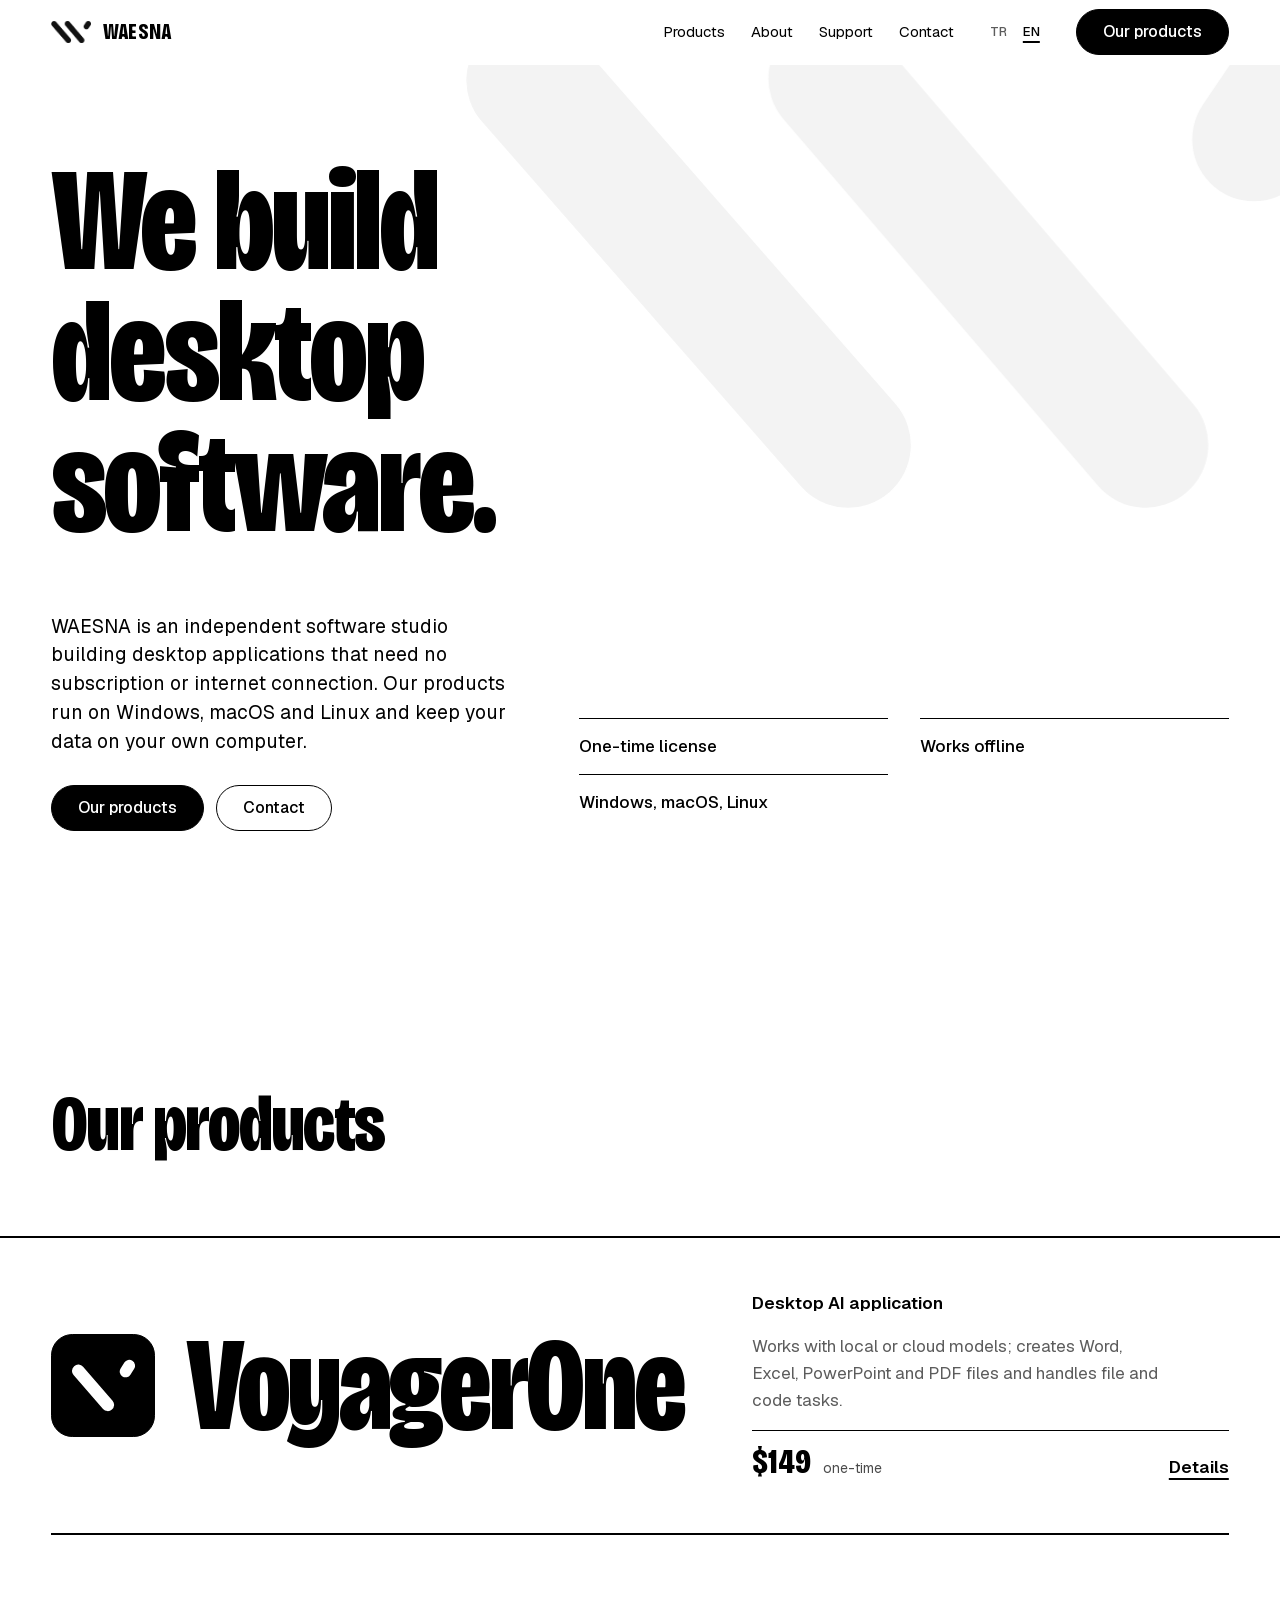
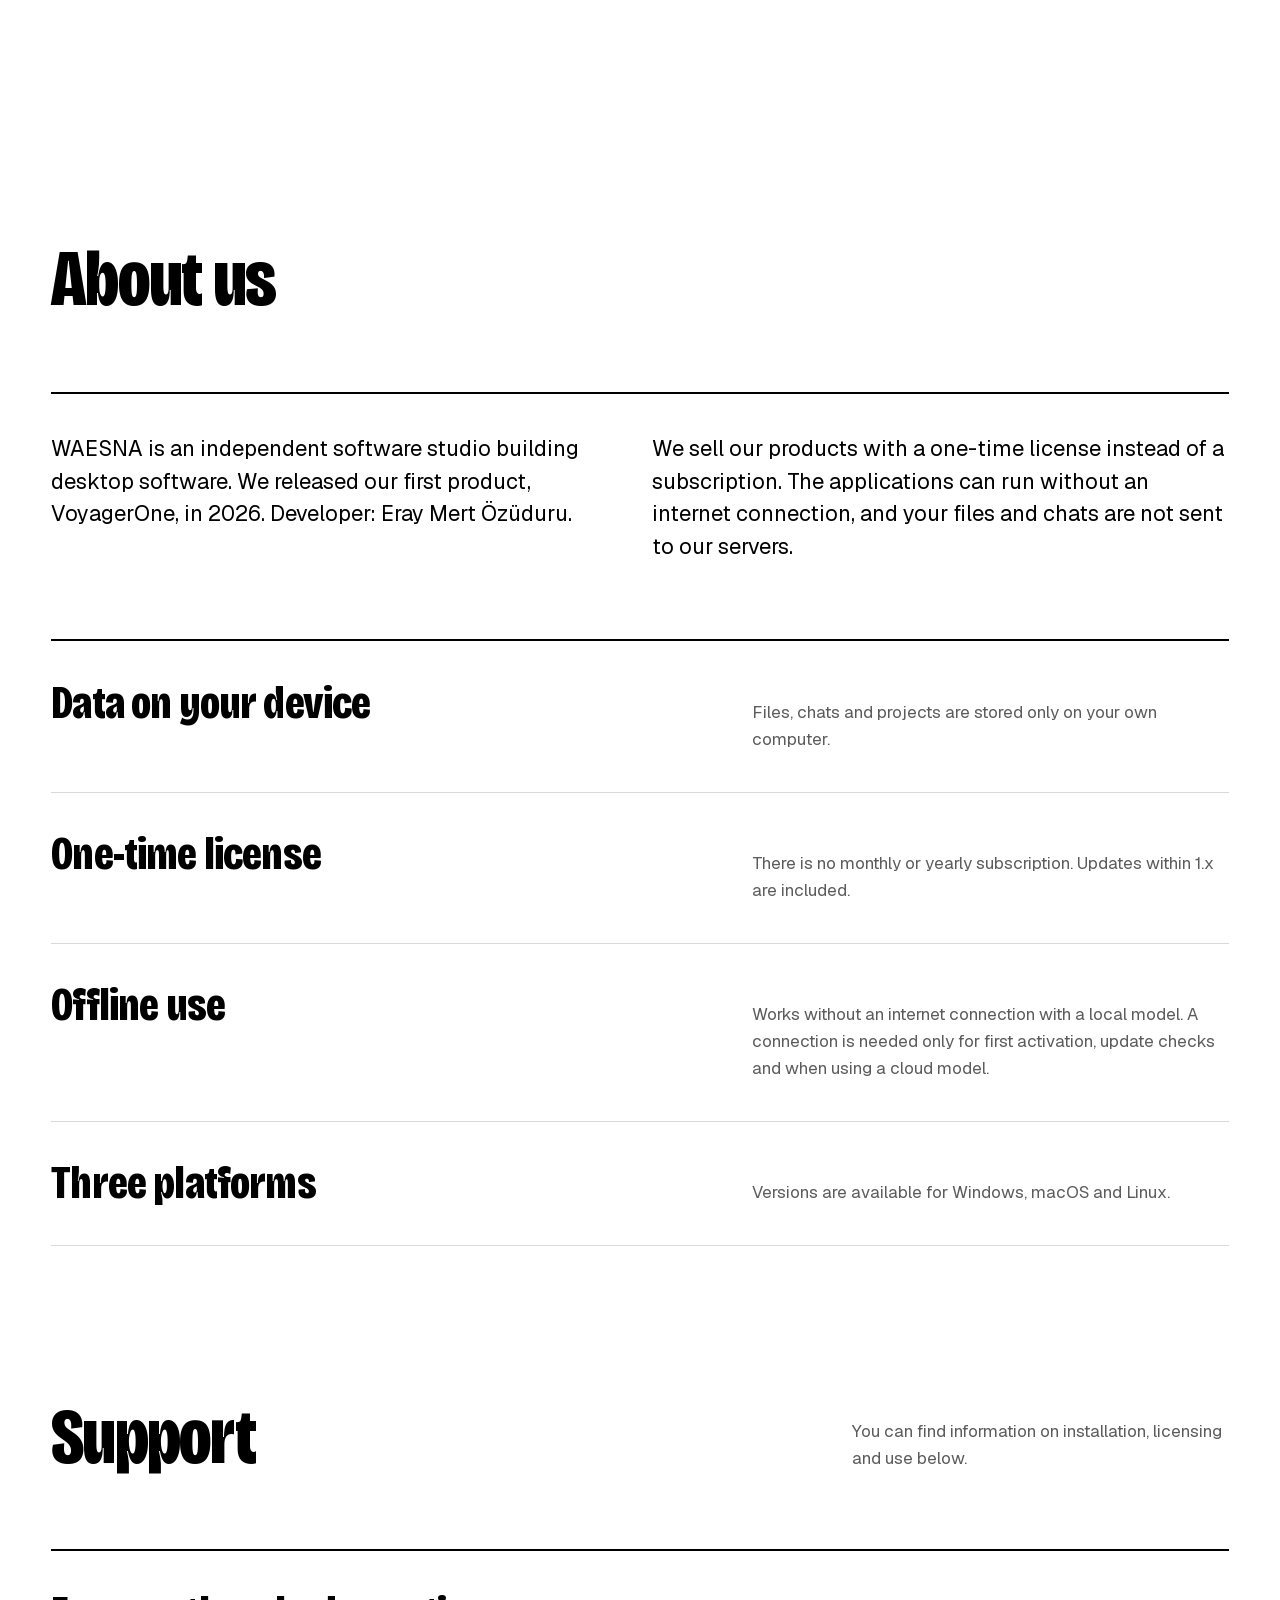
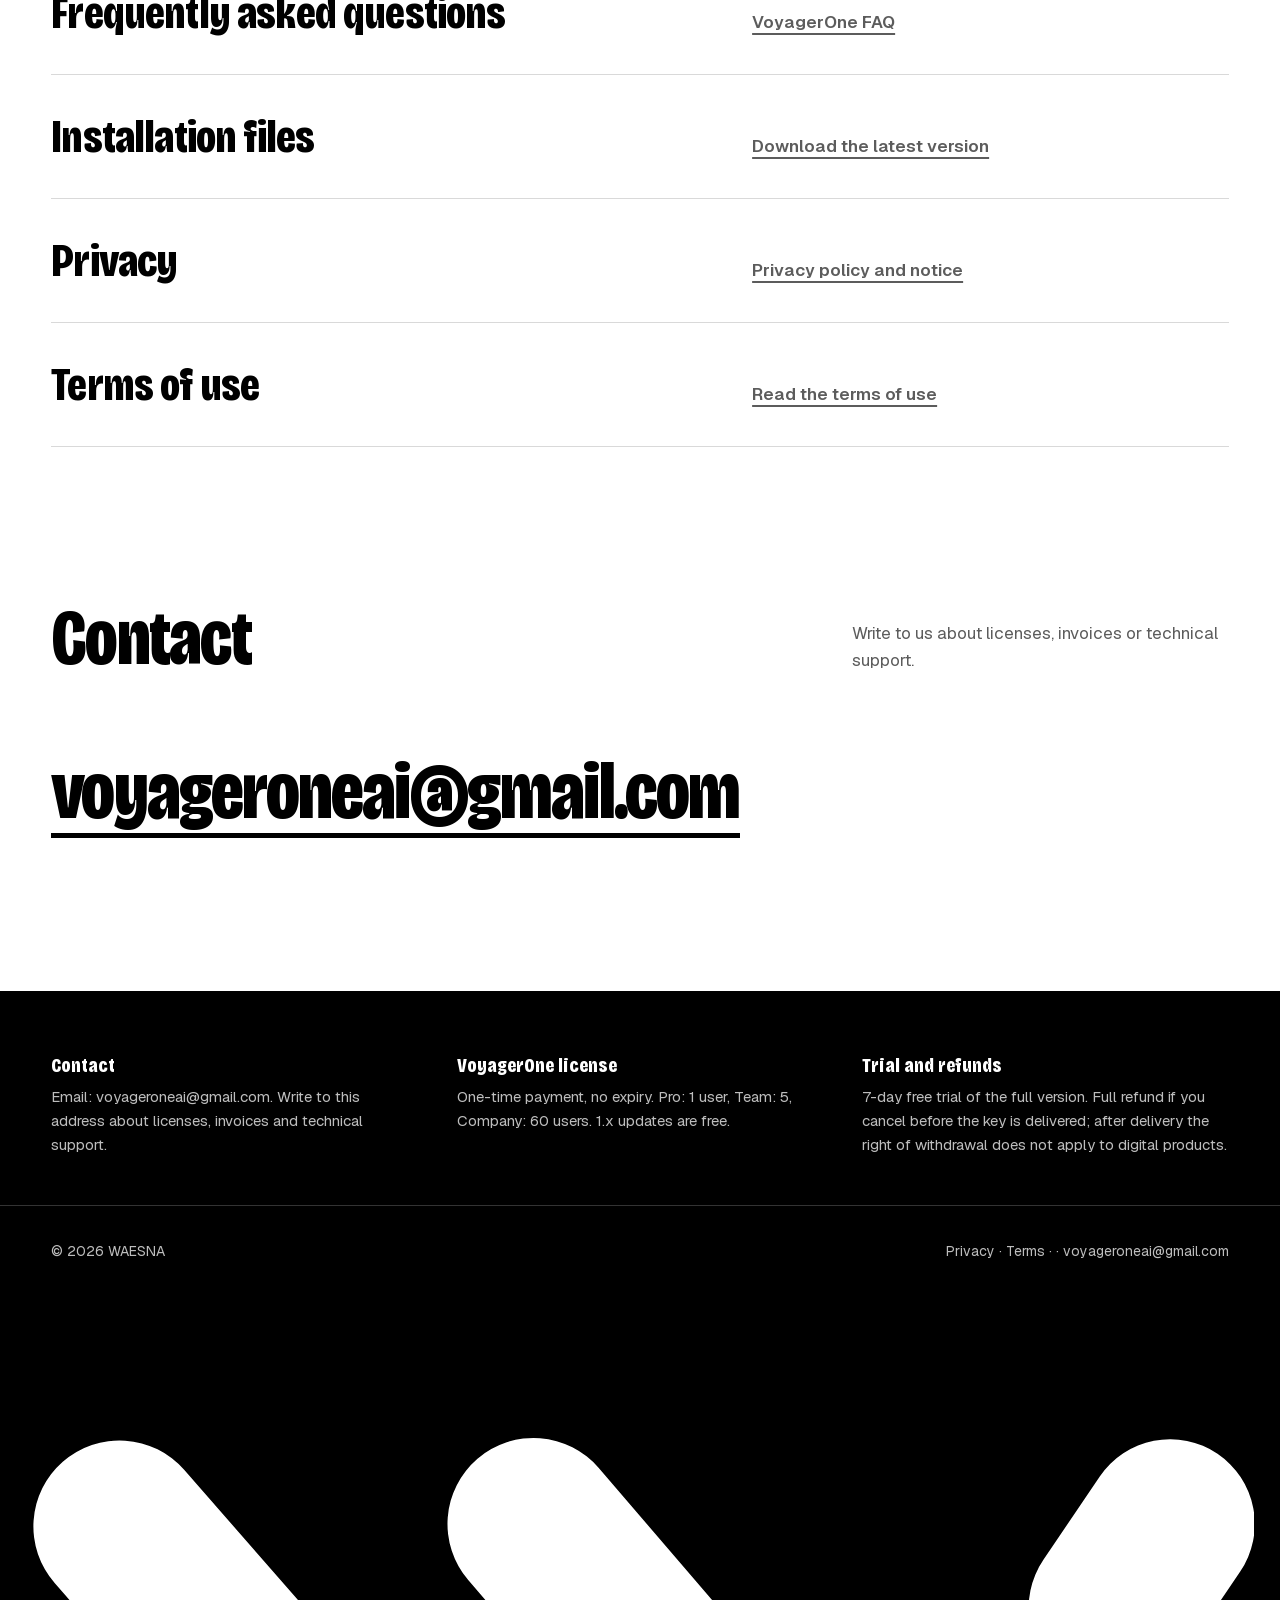
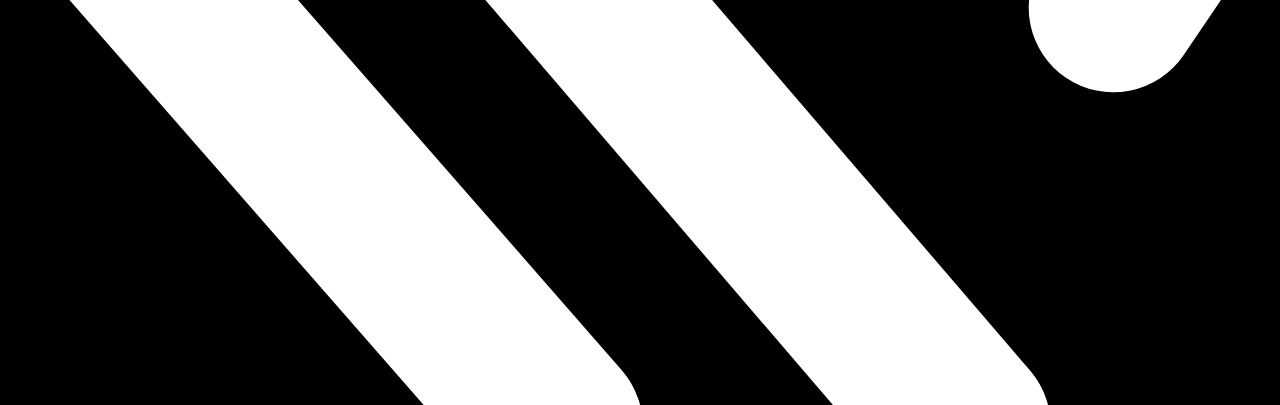
==== commit e80a91ec: "Model ve donanım tablosu, arayüz ekran görüntüsü, altlıkta iletişim/lisans/iade bilgisi Co-Authored-" ====
--- a/index.html
+++ b/index.html
@@ -121,6 +121,11 @@
 </section>
 
 <footer class="foot">
+  <div class="wrap foot-info">
+    <div><h3 data-t="h.ft.c.h">İletişim</h3><p data-t="h.ft.c.p">E-posta: voyageroneai@gmail.com. Lisans, fatura ve teknik destek için bu adrese yazabilirsiniz.</p></div>
+    <div><h3 data-t="h.ft.l.h">VoyagerOne lisansı</h3><p data-t="h.ft.l.p">Tek seferlik ödeme, süresiz kullanım. Pro: 1 kullanıcı, Team: 5, Company: 60 kullanıcı. 1.x güncellemeleri ücretsizdir.</p></div>
+    <div><h3 data-t="h.ft.r.h">Deneme ve iade</h3><p data-t="h.ft.r.p">7 gün ücretsiz tam sürüm deneme. Anahtar teslim edilmeden iptalde tam iade; teslimden sonra dijital üründe cayma hakkı kullanılamaz.</p></div>
+  </div>
   <div class="wrap">
     <span>© <span id="year">2026</span> WAESNA</span>
     <span><a href="privacy.html" data-t="h.ft.privacy">Gizlilik</a> · <a href="terms.html" data-t="h.ft.terms">Koşullar</a> · <a href="satis.html" data-t="h.ft.sales"></a> · <a id="mail" href="#"></a></span>
@@ -171,6 +176,7 @@
     "h.s4.p":"Kullanım koşullarını okuyun",
     "h.ct.h":"İletişim",
     "h.ct.p":"Lisans, fatura ve teknik destek için e-posta gönderebilirsiniz.",
+    "h.ft.c.h":"İletişim","h.ft.c.p":"E-posta: voyageroneai@gmail.com. Lisans, fatura ve teknik destek için bu adrese yazabilirsiniz.","h.ft.l.h":"VoyagerOne lisansı","h.ft.l.p":"Tek seferlik ödeme, süresiz kullanım. Pro: 1 kullanıcı, Team: 5, Company: 60 kullanıcı. 1.x güncellemeleri ücretsizdir.","h.ft.r.h":"Deneme ve iade","h.ft.r.p":"7 gün ücretsiz tam sürüm deneme. Anahtar teslim edilmeden iptalde tam iade; teslimden sonra dijital üründe cayma hakkı kullanılamaz.",
     "h.ft.privacy":"Gizlilik",
     "h.ft.terms":"Koşullar",
     "skip":"İçeriğe geç",
@@ -215,6 +221,7 @@
     "h.s4.p":"Read the terms of use",
     "h.ct.h":"Contact",
     "h.ct.p":"Write to us about licenses, invoices or technical support.",
+    "h.ft.c.h":"Contact","h.ft.c.p":"Email: voyageroneai@gmail.com. Write to this address about licenses, invoices and technical support.","h.ft.l.h":"VoyagerOne license","h.ft.l.p":"One-time payment, no expiry. Pro: 1 user, Team: 5, Company: 60 users. 1.x updates are free.","h.ft.r.h":"Trial and refunds","h.ft.r.p":"7-day free trial of the full version. Full refund if you cancel before the key is delivered; after delivery the right of withdrawal does not apply to digital products.",
     "h.ft.privacy":"Privacy",
     "h.ft.terms":"Terms",
     "skip":"Skip to content",
--- a/assets/site.css
+++ b/assets/site.css
@@ -225,3 +225,23 @@
 .rq .acts{display:flex;justify-content:flex-end;gap:10px}
 
 @media (prefers-reduced-motion:reduce){*{animation:none!important;transition:none!important}.msg{opacity:1!important}.chart .l{stroke-dashoffset:0}.chart .gap,.chart .lab{opacity:1}.strike p{text-decoration-color:var(--ink)}.ghost path{stroke-dashoffset:0}}
+
+/* ── ekran görüntüsü, model tablosu, altlık bilgisi ── */
+.shot{max-width:980px}
+.shot img{width:100%;height:auto;border:1.5px solid var(--ink);border-radius:14px}
+.shot figcaption{margin-top:14px;color:var(--gray);font-size:15px}
+.mdl th,.mdl td{padding:14px 16px 14px 0}
+.mdl tbody th{font:800 24px/1 var(--display);font-stretch:75%;white-space:nowrap}
+.mdl td:first-child{width:auto}
+.mdl td:nth-child(2),.mdl td:nth-child(3),.mdl td:nth-child(4){white-space:nowrap}
+.mdl td:last-child{font-weight:400;color:var(--gray)}
+.adv-h{font:800 clamp(24px,2.6vw,36px)/1.05 var(--display);font-stretch:75%;letter-spacing:-.018em;margin:clamp(40px,5vw,72px) 0 18px}
+.adv{list-style:none;display:grid;gap:12px;max-width:80ch}
+.adv li{padding-left:26px;position:relative}
+.adv li::before{content:"";position:absolute;left:0;top:.72em;width:13px;border-top:3px solid var(--ink);border-radius:3px;transform:rotate(49deg)}
+.foot .foot-info{display:grid;grid-template-columns:repeat(3,minmax(0,1fr));gap:clamp(20px,3vw,48px);padding-top:clamp(36px,5vw,64px);padding-bottom:clamp(28px,4vw,48px);border-bottom:1px solid #333;font-size:15px}
+.foot-info h3{font:800 20px/1 var(--display);font-stretch:75%;color:var(--paper);margin-bottom:10px}
+.foot-info p{color:#bdbdbd;max-width:38ch}
+@media (max-width:860px){.foot .foot-info{grid-template-columns:1fr}}
+.sec-head.wide h2{grid-column:1/6}.sec-head.wide p{grid-column:6/13;max-width:62ch}
+@media (max-width:860px){.sec-head.wide h2,.sec-head.wide p{grid-column:1/-1}}
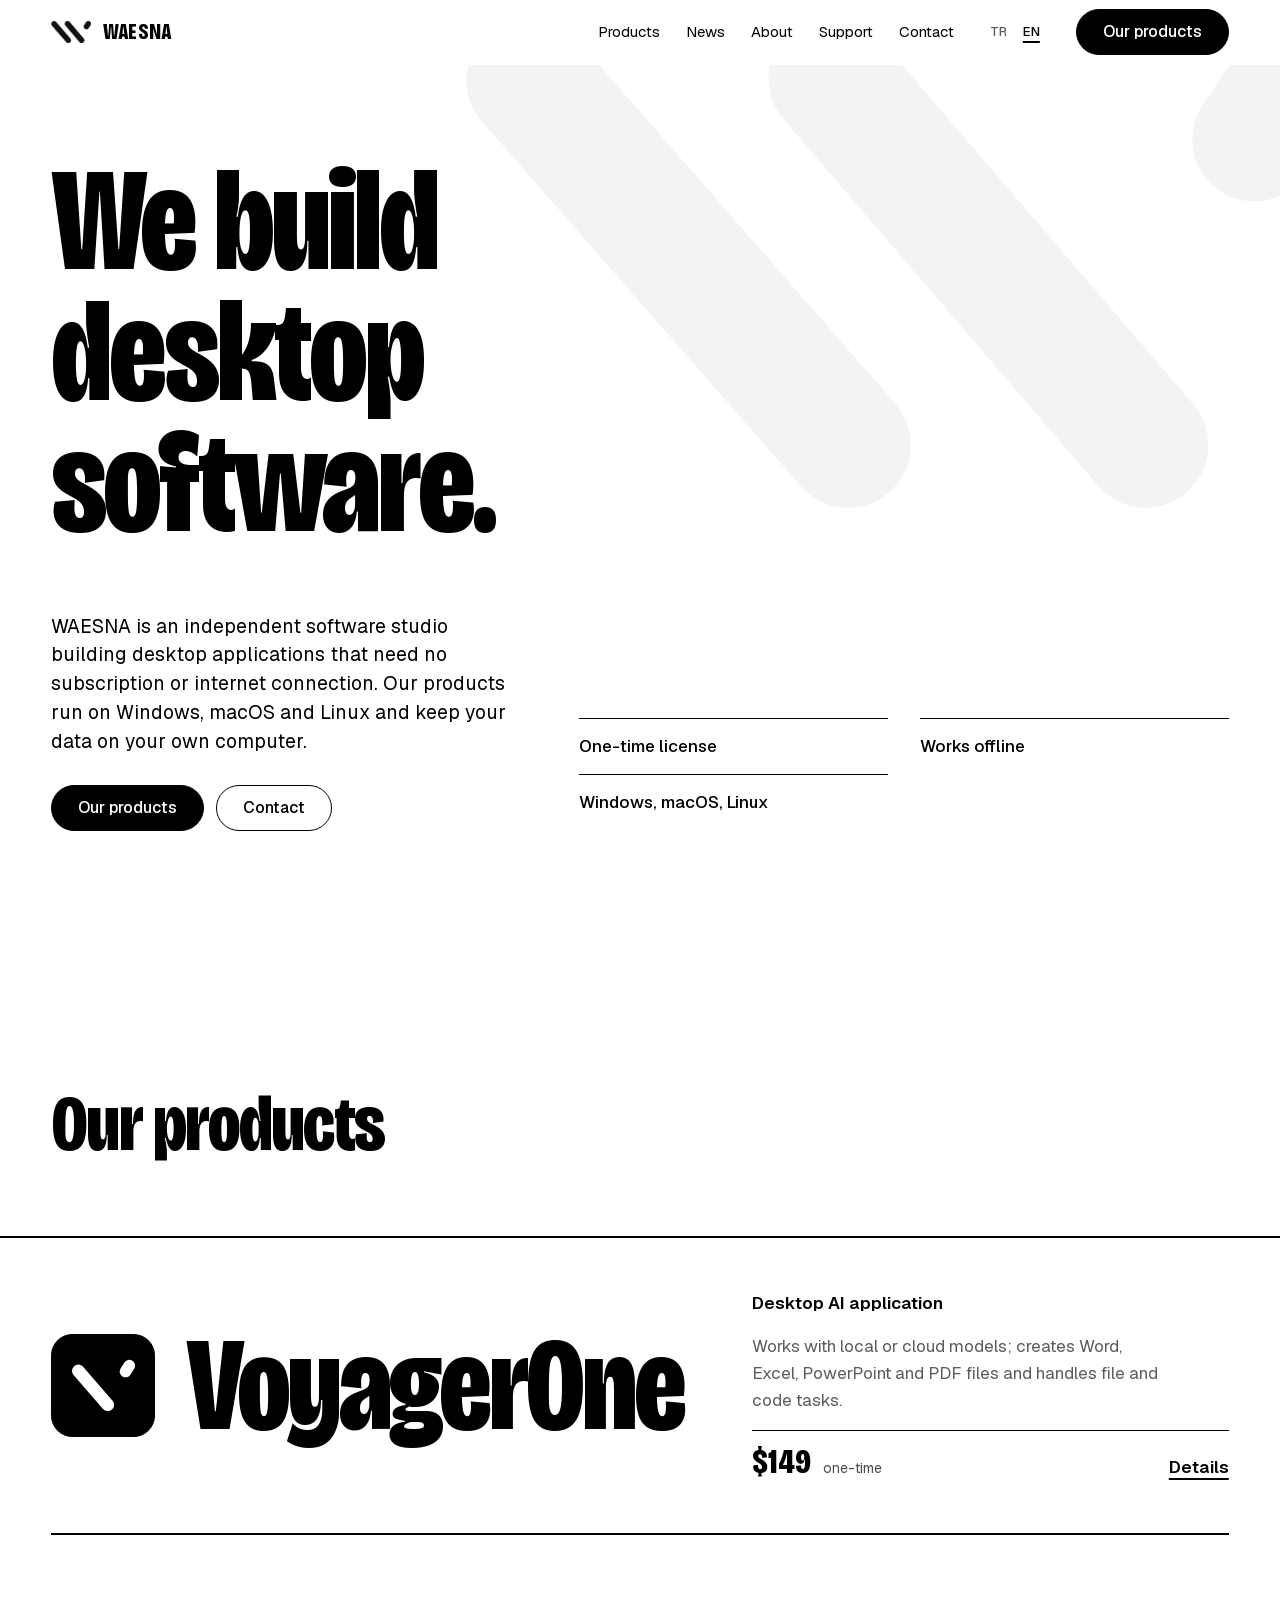
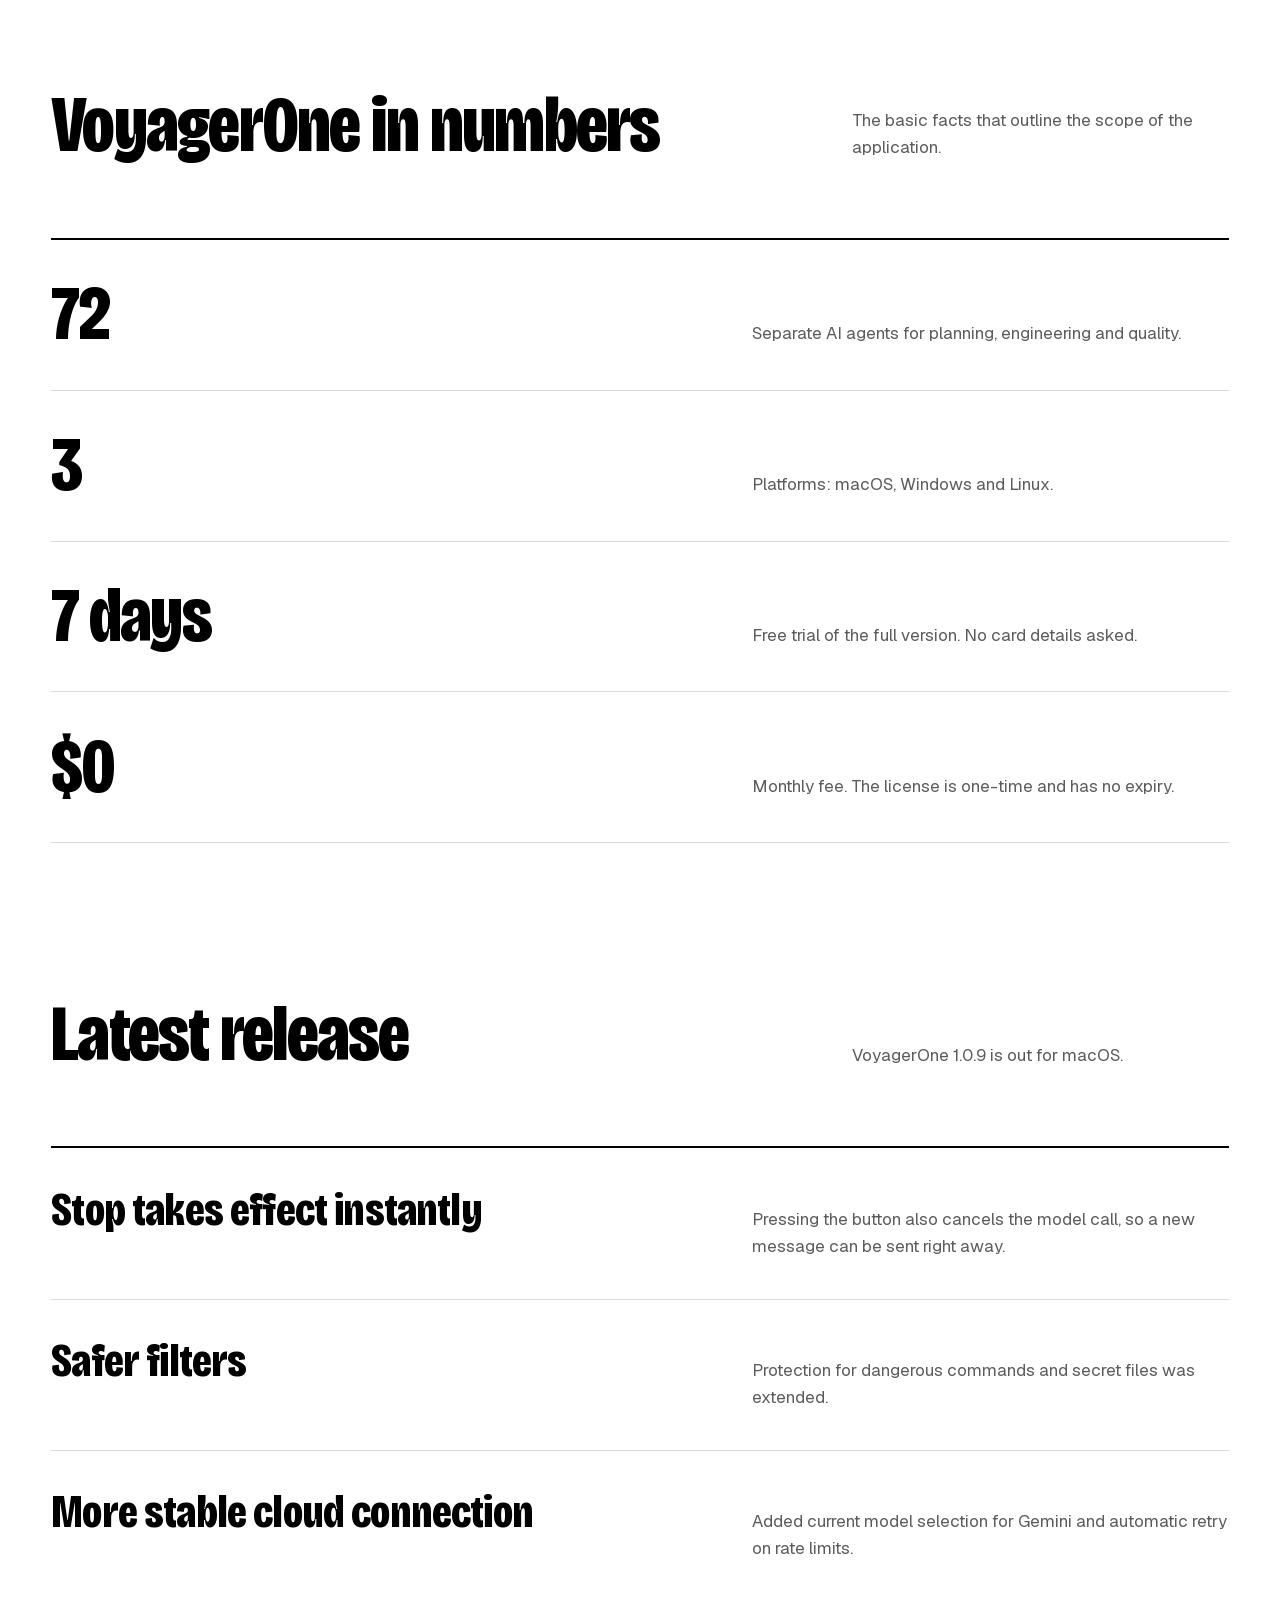
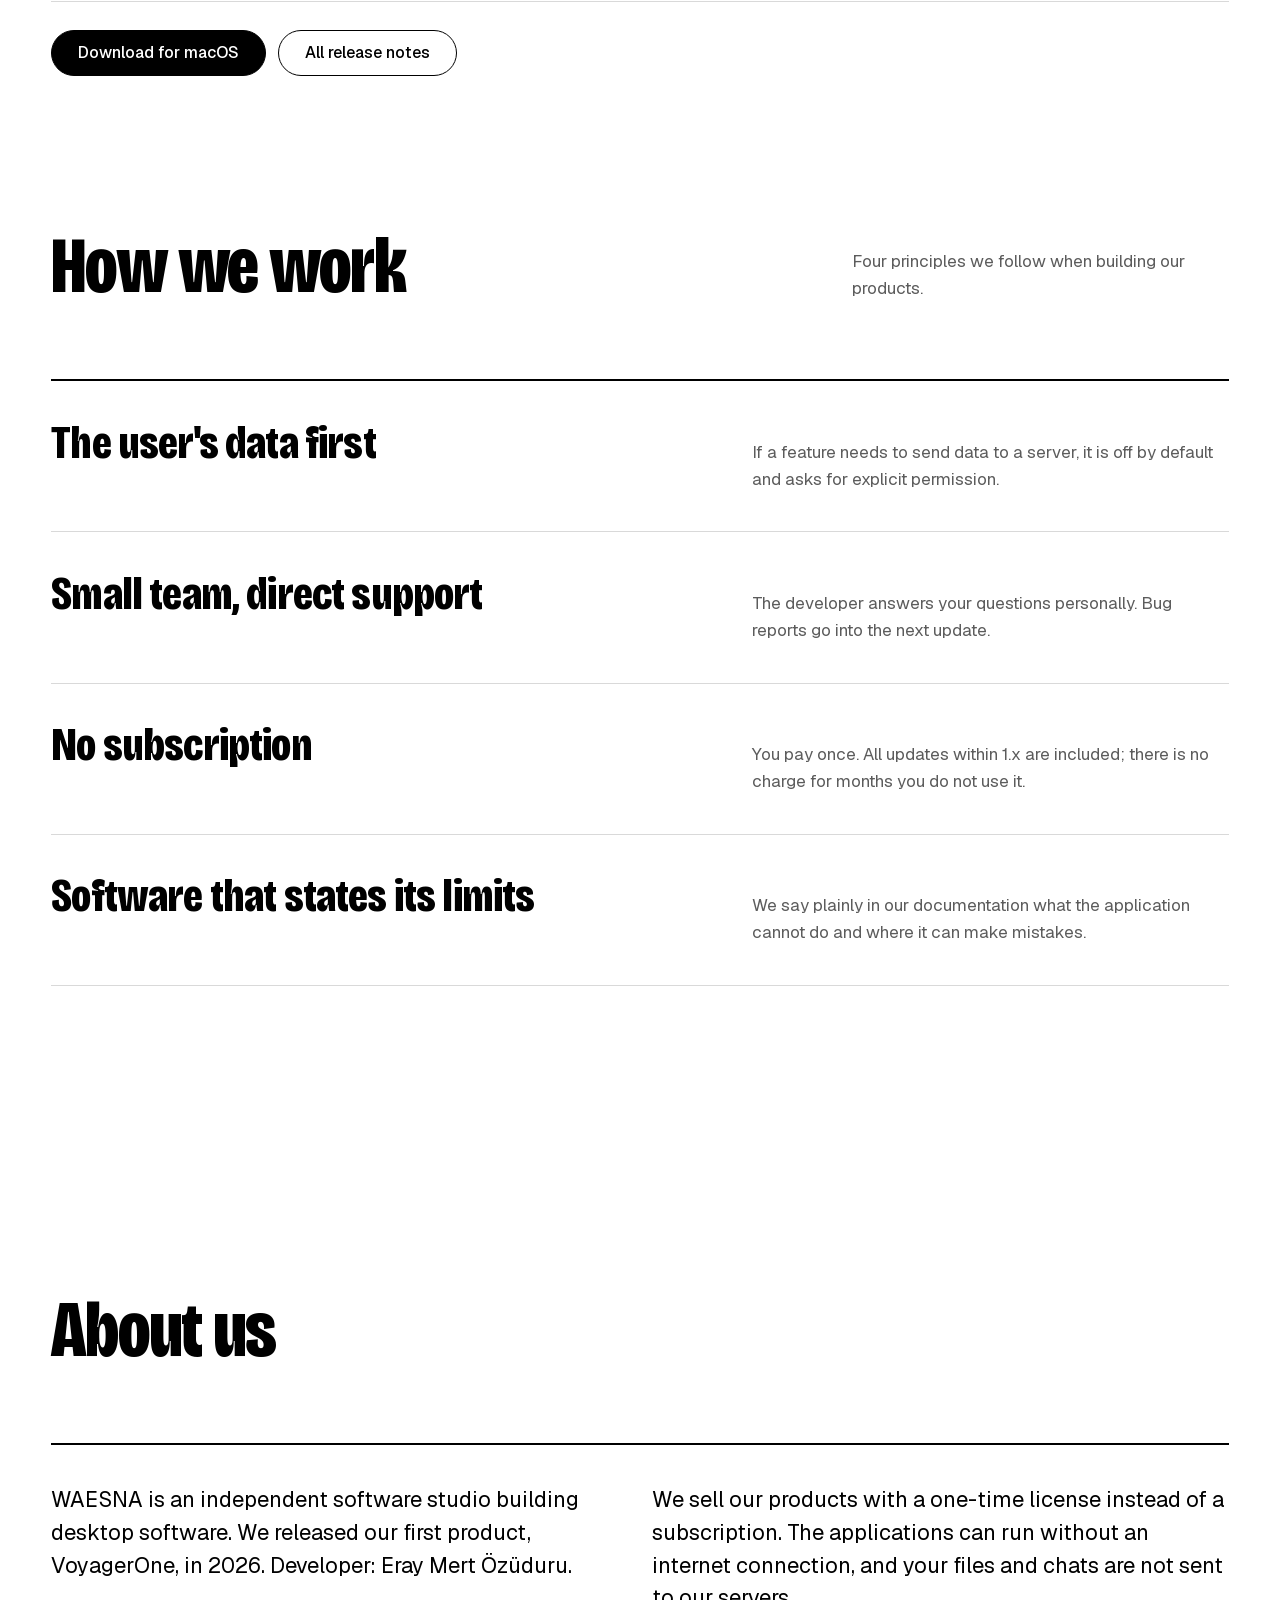
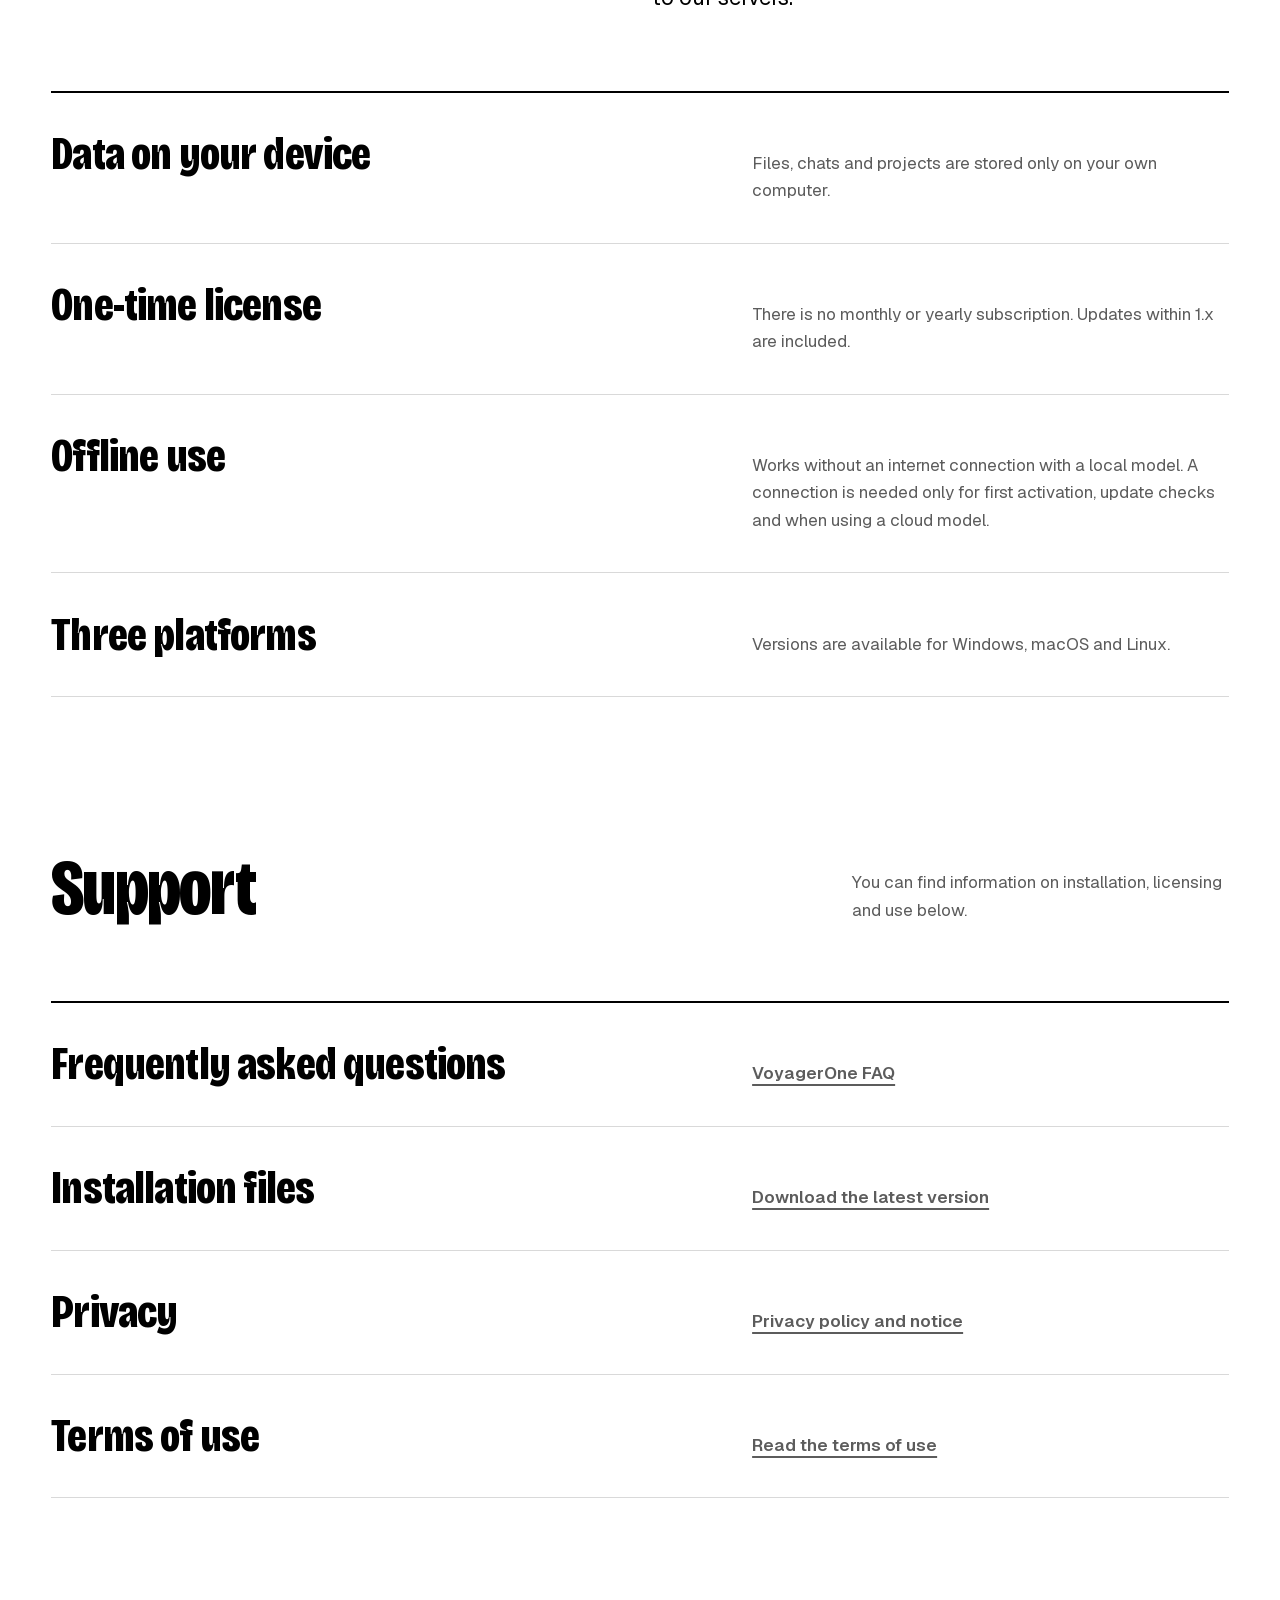
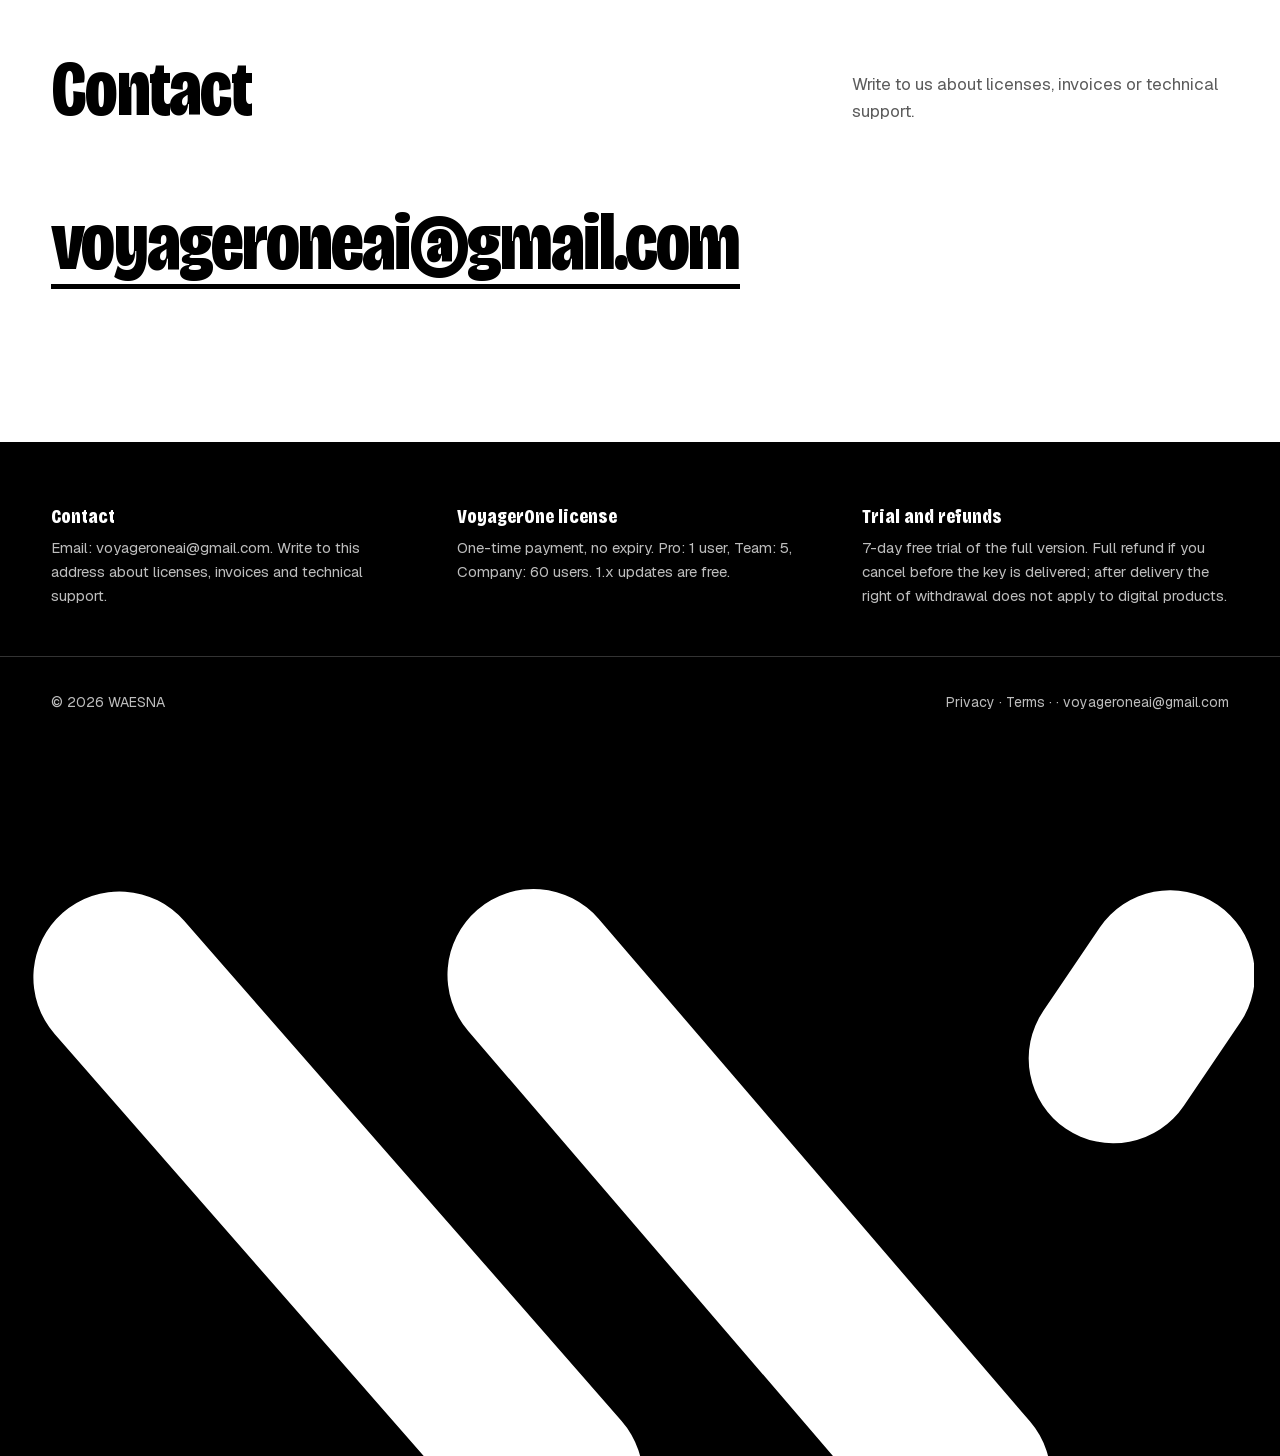
==== commit 7df6cf4e: "Site genişletildi: kullanım alanları, güvenlik, sürüm geçmişi, rakamlar, yenilikler, ilkeler, 5 yeni" ====
--- a/index.html
+++ b/index.html
@@ -38,6 +38,7 @@
 .meta .go{font-weight:600;text-decoration:underline;text-underline-offset:5px;text-decoration-thickness:2px}
 @media (max-width:860px){.prod h3,.meta{grid-column:1/-1}}
 .ul{text-decoration:underline;text-decoration-thickness:2px;text-underline-offset:5px;font-weight:600}
+.nums .row h3{font:800 clamp(44px,6vw,88px)/.95 var(--display);font-stretch:75%;letter-spacing:-.022em}
 </style>
 </head>
 <body>
@@ -50,6 +51,7 @@
   <a class="logo" href="#top"><img src="assets/waesna-mark.png" alt="" width="704" height="389">WAESNA</a>
   <div class="nav-links">
     <a href="#urunler" data-t="h.nav.products">Ürünler</a>
+    <a href="#yenilikler" data-t="h.nav.news">Yenilikler</a>
     <a href="#hakkinda" data-t="h.nav.about">Hakkımızda</a>
     <a href="#destek" data-t="h.nav.support">Destek</a>
     <a href="#iletisim" data-t="h.nav.contact">İletişim</a>
@@ -84,6 +86,42 @@
           <div class="foot-row"><span class="pr">$149<small data-t="h.once"> tek seferlik</small></span><span class="go" data-t="h.explore">İncele</span></div>
         </div>
       </a>
+    </div>
+  </div>
+</section>
+
+<section id="rakamlar" style="padding-top:0">
+  <div class="wrap">
+    <div class="sec-head"><h2 data-t="h.num.h">Rakamlarla VoyagerOne</h2><p data-t="h.num.lead">Uygulamanın kapsamını özetleyen temel bilgiler.</p></div>
+    <div class="rows nums">
+      <div class="row"><h3 data-t="h.n1.h">72</h3><p data-t="h.n1.p">Planlama, mühendislik ve kalite için ayrı çalışan yapay zekâ ajanı.</p></div>
+      <div class="row"><h3 data-t="h.n2.h">3</h3><p data-t="h.n2.p">Platform: macOS, Windows ve Linux.</p></div>
+      <div class="row"><h3 data-t="h.n3.h">7 gün</h3><p data-t="h.n3.p">Ücretsiz ve tam sürüm deneme. Kart bilgisi istenmez.</p></div>
+      <div class="row"><h3 data-t="h.n4.h">0 TL</h3><p data-t="h.n4.p">Aylık ücret. Lisans tek seferlik ve süresizdir.</p></div>
+    </div>
+  </div>
+</section>
+
+<section id="yenilikler" style="padding-top:0">
+  <div class="wrap">
+    <div class="sec-head"><h2 data-t="h.news.h">Son sürüm</h2><p data-t="h.news.lead">VoyagerOne 1.0.9 macOS için yayında.</p></div>
+    <div class="rows">
+      <div class="row"><h3 data-t="h.nw1.h">Durdur anında etki eder</h3><p data-t="h.nw1.p">Düğmeye bastığınızda model çağrısı da kesilir; yeni mesaj hemen gönderilebilir.</p></div>
+      <div class="row"><h3 data-t="h.nw2.h">Daha güvenli filtreler</h3><p data-t="h.nw2.p">Tehlikeli komutlar ve gizli dosyalar için koruma kapsamı genişletildi.</p></div>
+      <div class="row"><h3 data-t="h.nw3.h">Daha kararlı bulut bağlantısı</h3><p data-t="h.nw3.p">Gemini için güncel model seçimi ve hız sınırında otomatik yeniden deneme eklendi.</p></div>
+    </div>
+    <div class="cta"><a class="btn solid" href="voyagerone.html#indir" data-t="h.nw.dl">macOS için indir</a><a class="btn line" href="voyagerone.html#surumler" data-t="h.nw.all">Tüm sürüm notları</a></div>
+  </div>
+</section>
+
+<section id="ilkeler" style="padding-top:0">
+  <div class="wrap">
+    <div class="sec-head"><h2 data-t="h.how.h">Nasıl çalışıyoruz</h2><p data-t="h.how.lead">Ürünlerimizi geliştirirken uyduğumuz dört ilke.</p></div>
+    <div class="rows">
+      <div class="row"><h3 data-t="h.w1.h">Önce kullanıcının verisi</h3><p data-t="h.w1.p">Bir özellik veriyi sunucuya göndermeyi gerektiriyorsa varsayılan olarak kapalı gelir ve açıkça izin istenir.</p></div>
+      <div class="row"><h3 data-t="h.w2.h">Küçük ekip, doğrudan destek</h3><p data-t="h.w2.p">Geliştirici sorularınıza kendisi yanıt verir. Hata bildirimleri sonraki güncellemeye girer.</p></div>
+      <div class="row"><h3 data-t="h.w3.h">Abonelik yok</h3><p data-t="h.w3.p">Bir kez ödersiniz. 1.x içindeki tüm güncellemeler lisansa dahildir; kullanmadığınız ay için ücret çıkmaz.</p></div>
+      <div class="row"><h3 data-t="h.w4.h">Sınırlarını söyleyen yazılım</h3><p data-t="h.w4.p">Uygulamanın ne yapamadığını ve nerede hata yapabileceğini belgelerde açıkça yazarız.</p></div>
     </div>
   </div>
 </section>
@@ -177,6 +215,37 @@
     "h.ct.h":"İletişim",
     "h.ct.p":"Lisans, fatura ve teknik destek için e-posta gönderebilirsiniz.",
     "h.ft.c.h":"İletişim","h.ft.c.p":"E-posta: voyageroneai@gmail.com. Lisans, fatura ve teknik destek için bu adrese yazabilirsiniz.","h.ft.l.h":"VoyagerOne lisansı","h.ft.l.p":"Tek seferlik ödeme, süresiz kullanım. Pro: 1 kullanıcı, Team: 5, Company: 60 kullanıcı. 1.x güncellemeleri ücretsizdir.","h.ft.r.h":"Deneme ve iade","h.ft.r.p":"7 gün ücretsiz tam sürüm deneme. Anahtar teslim edilmeden iptalde tam iade; teslimden sonra dijital üründe cayma hakkı kullanılamaz.",
+    "h.nav.news":"Yenilikler",
+    "h.num.h":"Rakamlarla VoyagerOne",
+    "h.num.lead":"Uygulamanın kapsamını özetleyen temel bilgiler.",
+    "h.n1.h":"72",
+    "h.n1.p":"Planlama, mühendislik ve kalite için ayrı çalışan yapay zekâ ajanı.",
+    "h.n2.h":"3",
+    "h.n2.p":"Platform: macOS, Windows ve Linux.",
+    "h.n3.h":"7 gün",
+    "h.n3.p":"Ücretsiz ve tam sürüm deneme. Kart bilgisi istenmez.",
+    "h.n4.h":"0 TL",
+    "h.n4.p":"Aylık ücret. Lisans tek seferlik ve süresizdir.",
+    "h.how.h":"Nasıl çalışıyoruz",
+    "h.how.lead":"Ürünlerimizi geliştirirken uyduğumuz dört ilke.",
+    "h.w1.h":"Önce kullanıcının verisi",
+    "h.w1.p":"Bir özellik veriyi sunucuya göndermeyi gerektiriyorsa varsayılan olarak kapalı gelir ve açıkça izin istenir.",
+    "h.w2.h":"Küçük ekip, doğrudan destek",
+    "h.w2.p":"Geliştirici sorularınıza kendisi yanıt verir. Hata bildirimleri sonraki güncellemeye girer.",
+    "h.w3.h":"Abonelik yok",
+    "h.w3.p":"Bir kez ödersiniz. 1.x içindeki tüm güncellemeler lisansa dahildir; kullanmadığınız ay için ücret çıkmaz.",
+    "h.w4.h":"Sınırlarını söyleyen yazılım",
+    "h.w4.p":"Uygulamanın ne yapamadığını ve nerede hata yapabileceğini belgelerde açıkça yazarız.",
+    "h.news.h":"Son sürüm",
+    "h.news.lead":"VoyagerOne 1.0.9 macOS için yayında.",
+    "h.nw1.h":"Durdur anında etki eder",
+    "h.nw1.p":"Düğmeye bastığınızda model çağrısı da kesilir; yeni mesaj hemen gönderilebilir.",
+    "h.nw2.h":"Daha güvenli filtreler",
+    "h.nw2.p":"Tehlikeli komutlar ve gizli dosyalar için koruma kapsamı genişletildi.",
+    "h.nw3.h":"Daha kararlı bulut bağlantısı",
+    "h.nw3.p":"Gemini için güncel model seçimi ve hız sınırında otomatik yeniden deneme eklendi.",
+    "h.nw.all":"Tüm sürüm notları",
+    "h.nw.dl":"macOS için indir",
     "h.ft.privacy":"Gizlilik",
     "h.ft.terms":"Koşullar",
     "skip":"İçeriğe geç",
@@ -222,6 +291,37 @@
     "h.ct.h":"Contact",
     "h.ct.p":"Write to us about licenses, invoices or technical support.",
     "h.ft.c.h":"Contact","h.ft.c.p":"Email: voyageroneai@gmail.com. Write to this address about licenses, invoices and technical support.","h.ft.l.h":"VoyagerOne license","h.ft.l.p":"One-time payment, no expiry. Pro: 1 user, Team: 5, Company: 60 users. 1.x updates are free.","h.ft.r.h":"Trial and refunds","h.ft.r.p":"7-day free trial of the full version. Full refund if you cancel before the key is delivered; after delivery the right of withdrawal does not apply to digital products.",
+    "h.nav.news":"News",
+    "h.num.h":"VoyagerOne in numbers",
+    "h.num.lead":"The basic facts that outline the scope of the application.",
+    "h.n1.h":"72",
+    "h.n1.p":"Separate AI agents for planning, engineering and quality.",
+    "h.n2.h":"3",
+    "h.n2.p":"Platforms: macOS, Windows and Linux.",
+    "h.n3.h":"7 days",
+    "h.n3.p":"Free trial of the full version. No card details asked.",
+    "h.n4.h":"$0",
+    "h.n4.p":"Monthly fee. The license is one-time and has no expiry.",
+    "h.how.h":"How we work",
+    "h.how.lead":"Four principles we follow when building our products.",
+    "h.w1.h":"The user's data first",
+    "h.w1.p":"If a feature needs to send data to a server, it is off by default and asks for explicit permission.",
+    "h.w2.h":"Small team, direct support",
+    "h.w2.p":"The developer answers your questions personally. Bug reports go into the next update.",
+    "h.w3.h":"No subscription",
+    "h.w3.p":"You pay once. All updates within 1.x are included; there is no charge for months you do not use it.",
+    "h.w4.h":"Software that states its limits",
+    "h.w4.p":"We say plainly in our documentation what the application cannot do and where it can make mistakes.",
+    "h.news.h":"Latest release",
+    "h.news.lead":"VoyagerOne 1.0.9 is out for macOS.",
+    "h.nw1.h":"Stop takes effect instantly",
+    "h.nw1.p":"Pressing the button also cancels the model call, so a new message can be sent right away.",
+    "h.nw2.h":"Safer filters",
+    "h.nw2.p":"Protection for dangerous commands and secret files was extended.",
+    "h.nw3.h":"More stable cloud connection",
+    "h.nw3.p":"Added current model selection for Gemini and automatic retry on rate limits.",
+    "h.nw.all":"All release notes",
+    "h.nw.dl":"Download for macOS",
     "h.ft.privacy":"Privacy",
     "h.ft.terms":"Terms",
     "skip":"Skip to content",
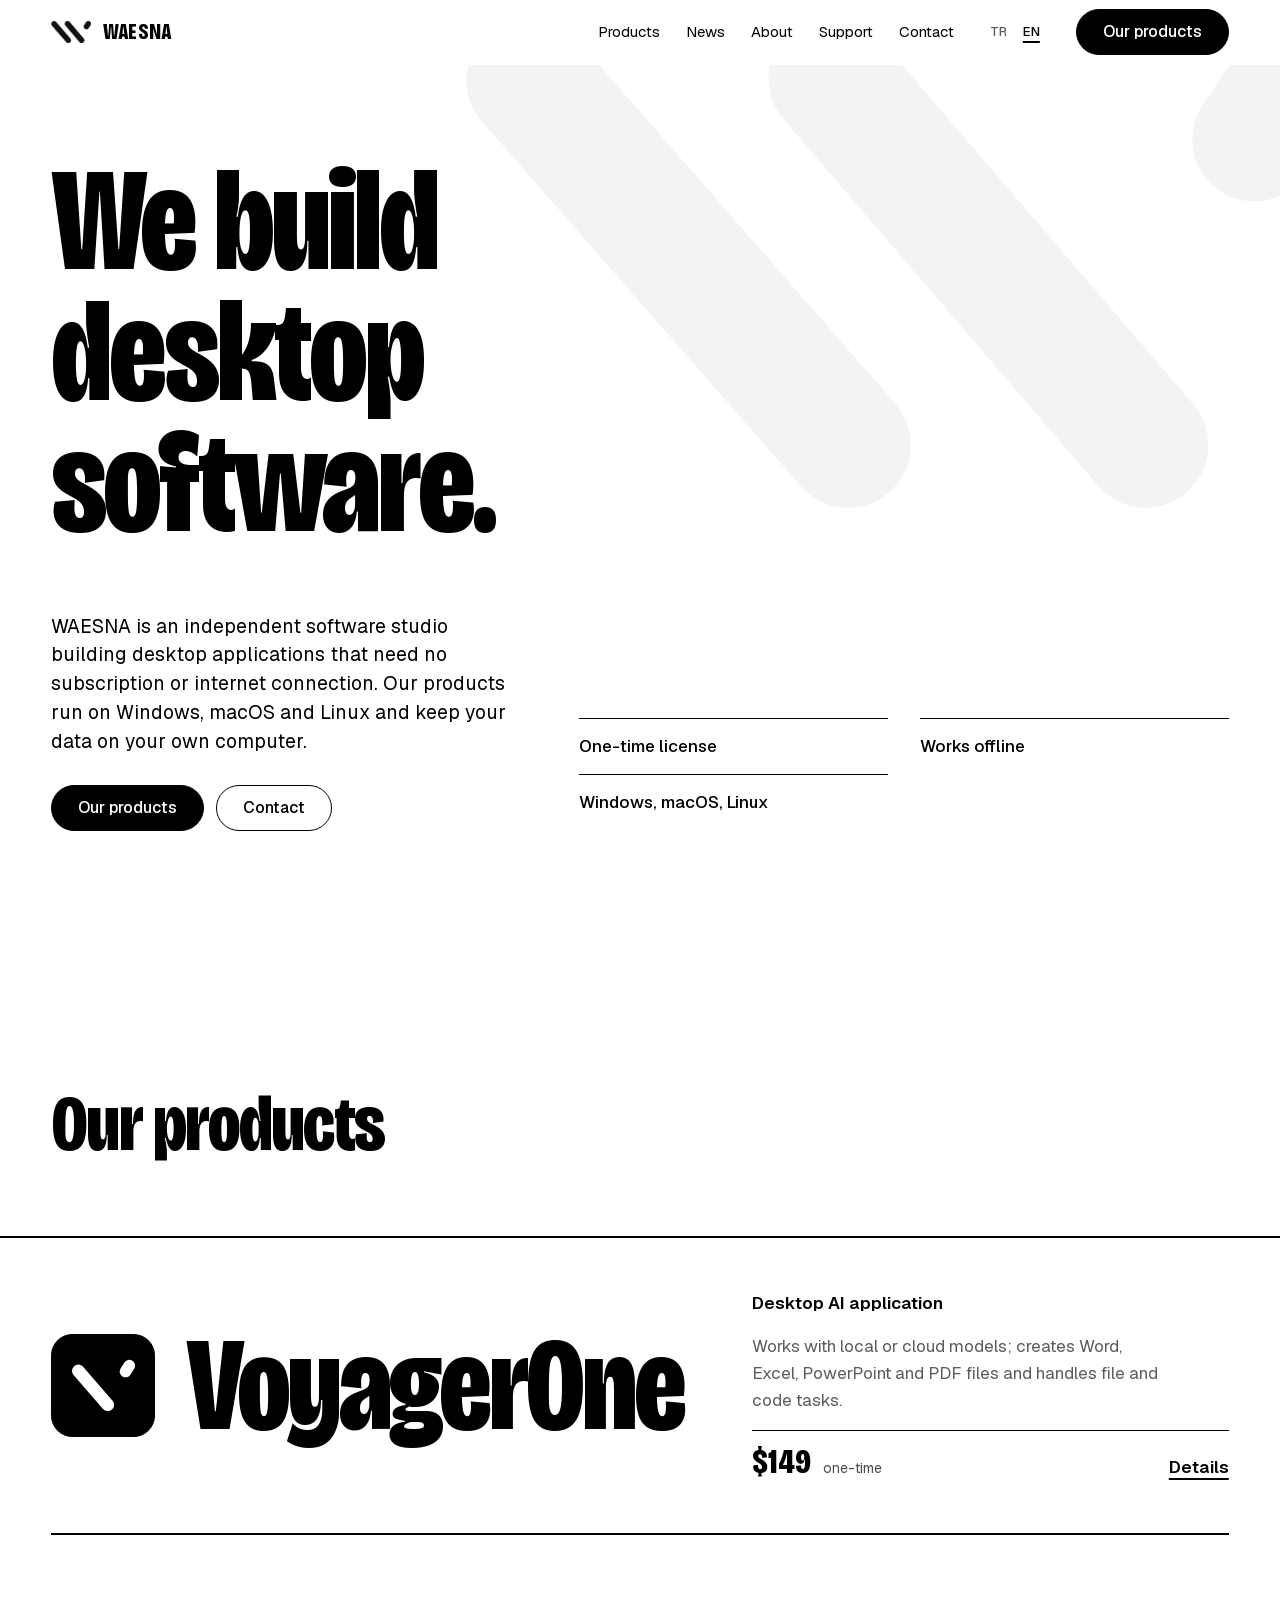
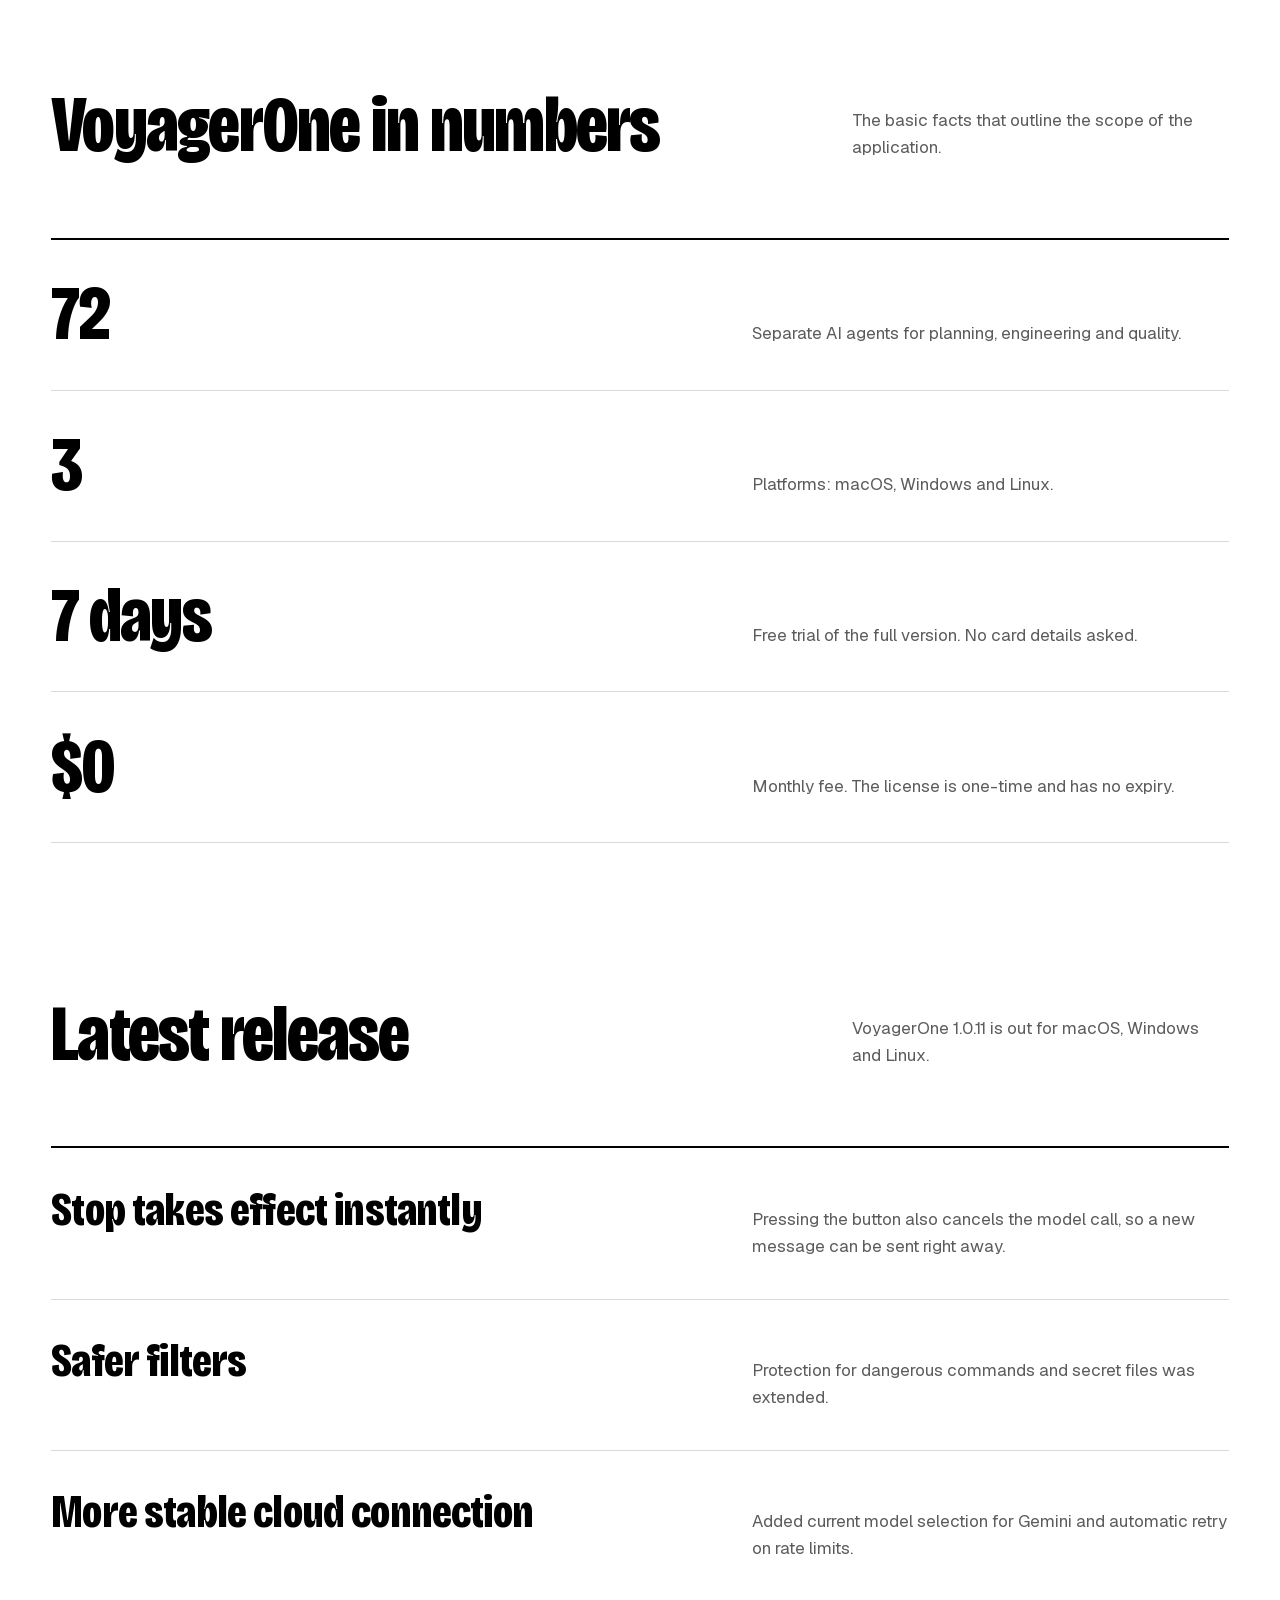
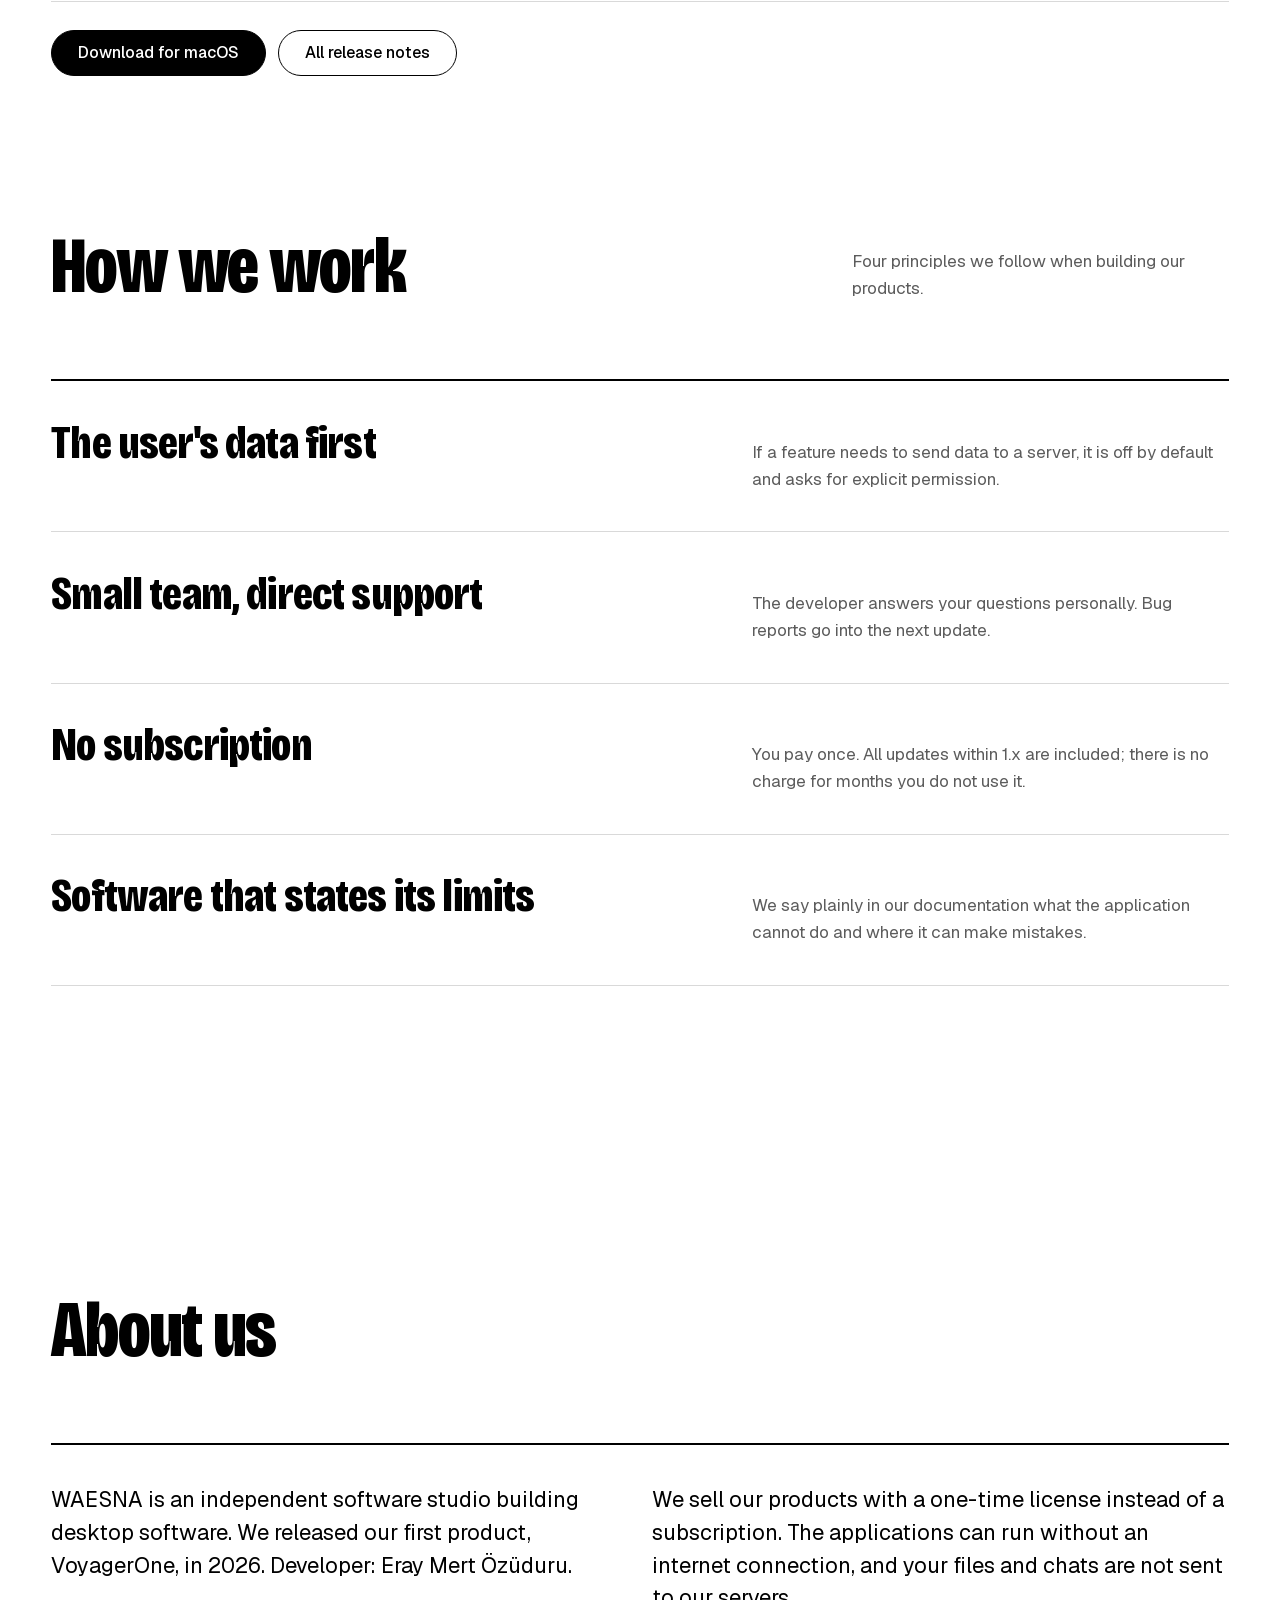
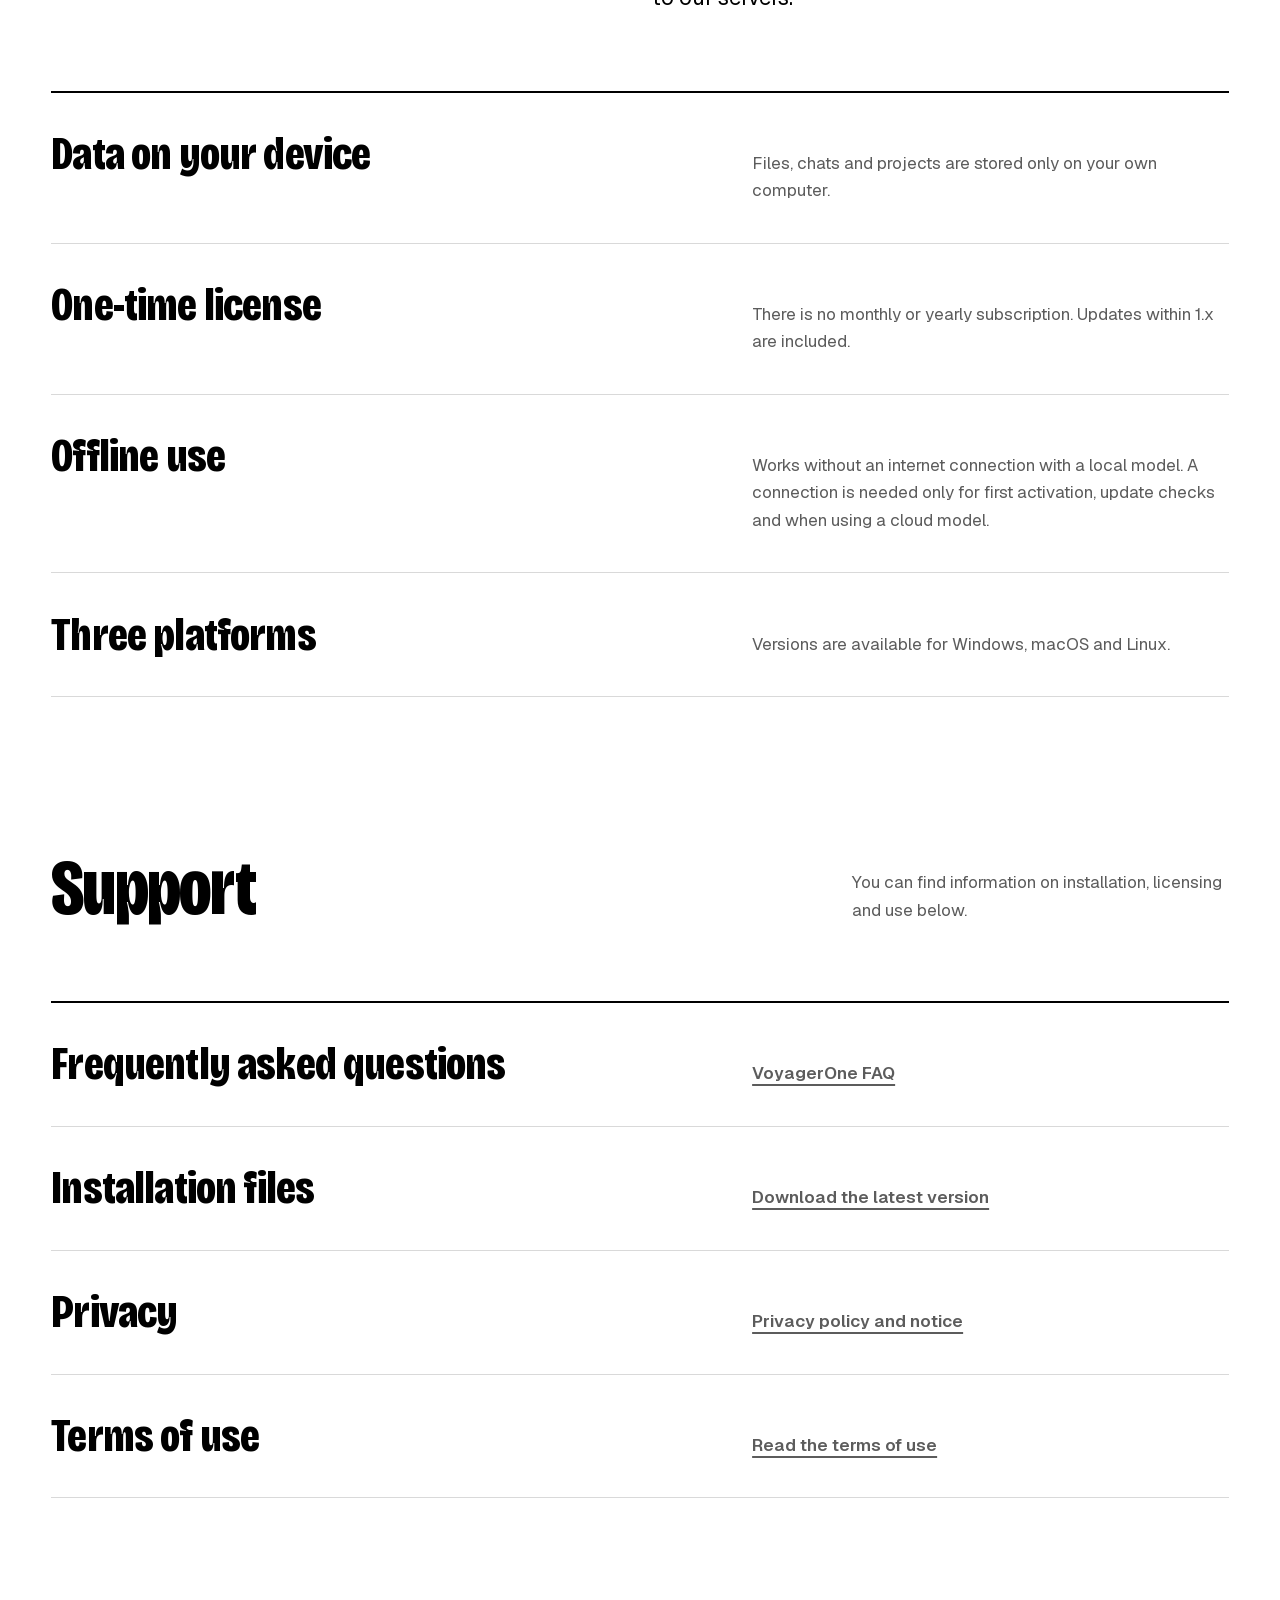
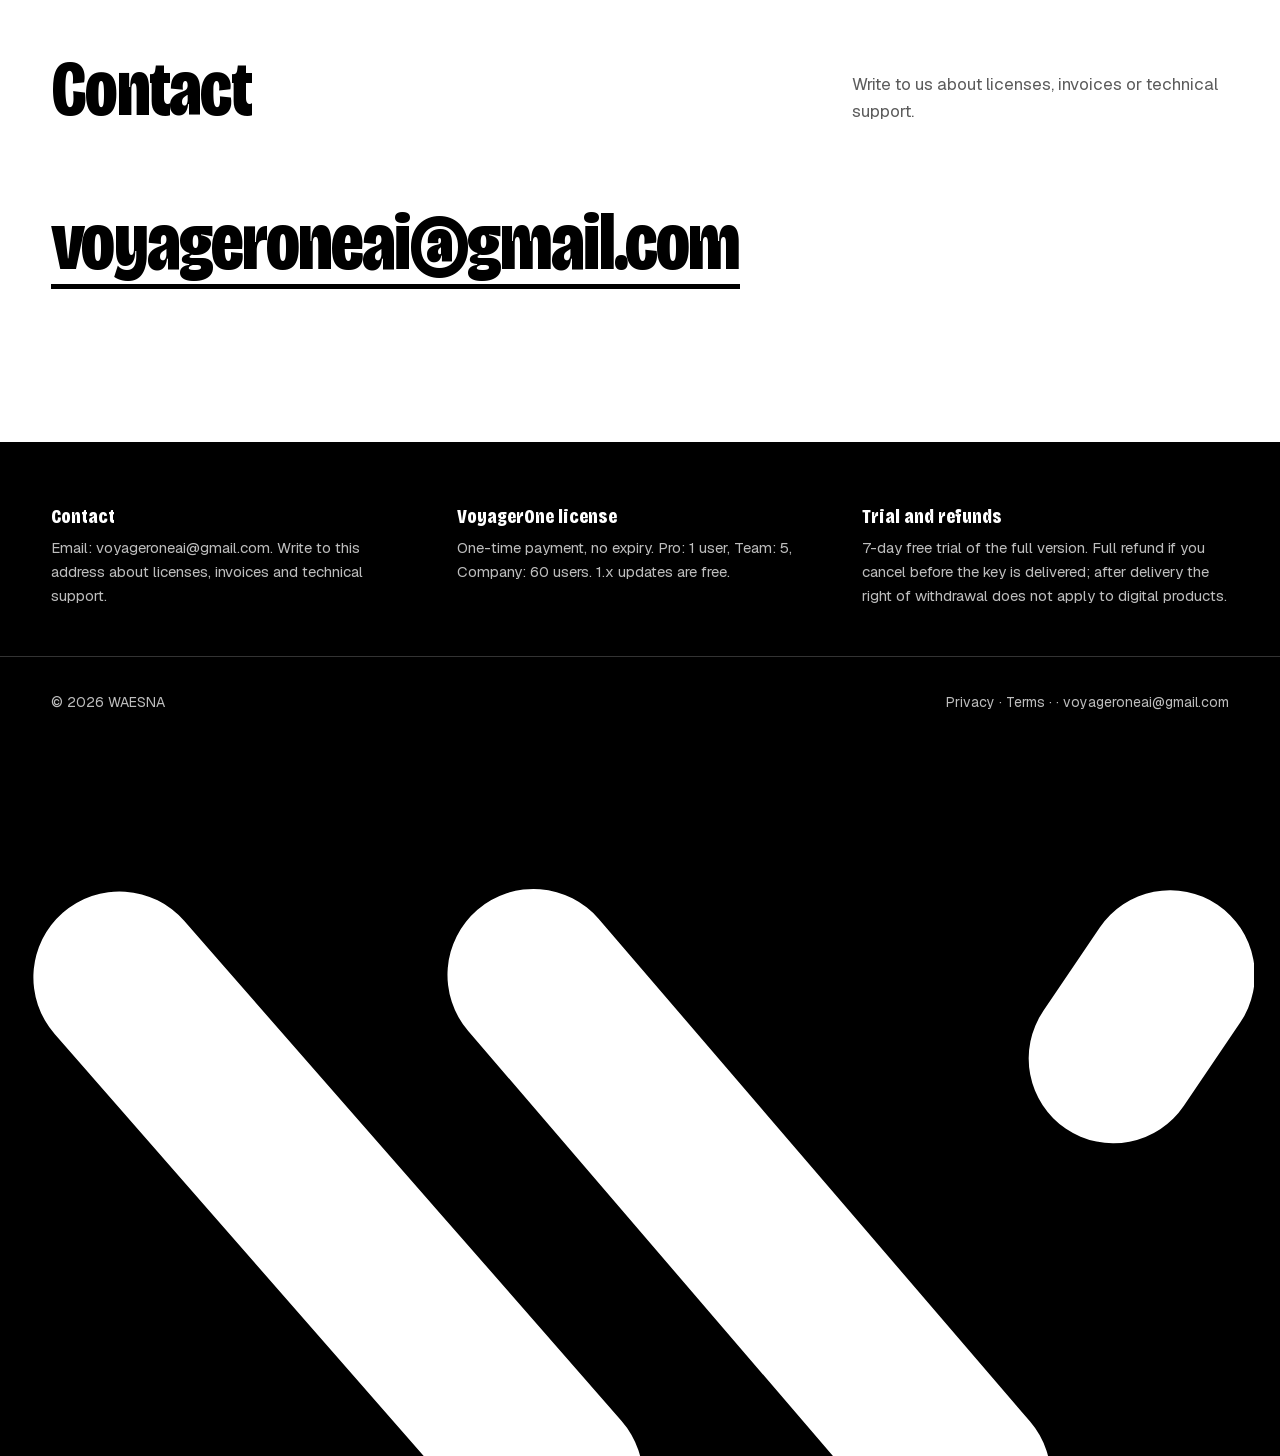
==== commit 81b5b67e: "VoyagerOne 1.0.11: kısa sistem yönergesi; üç platformda aynı sürüm Co-Authored-By: Claude Sonnet 5.5" ====
--- a/index.html
+++ b/index.html
@@ -104,7 +104,7 @@
 
 <section id="yenilikler" style="padding-top:0">
   <div class="wrap">
-    <div class="sec-head"><h2 data-t="h.news.h">Son sürüm</h2><p data-t="h.news.lead">VoyagerOne 1.0.9 macOS için yayında.</p></div>
+    <div class="sec-head"><h2 data-t="h.news.h">Son sürüm</h2><p data-t="h.news.lead">VoyagerOne 1.0.11 macOS, Windows ve Linux için yayında.</p></div>
     <div class="rows">
       <div class="row"><h3 data-t="h.nw1.h">Durdur anında etki eder</h3><p data-t="h.nw1.p">Düğmeye bastığınızda model çağrısı da kesilir; yeni mesaj hemen gönderilebilir.</p></div>
       <div class="row"><h3 data-t="h.nw2.h">Daha güvenli filtreler</h3><p data-t="h.nw2.p">Tehlikeli komutlar ve gizli dosyalar için koruma kapsamı genişletildi.</p></div>
@@ -237,7 +237,7 @@
     "h.w4.h":"Sınırlarını söyleyen yazılım",
     "h.w4.p":"Uygulamanın ne yapamadığını ve nerede hata yapabileceğini belgelerde açıkça yazarız.",
     "h.news.h":"Son sürüm",
-    "h.news.lead":"VoyagerOne 1.0.9 macOS için yayında.",
+    "h.news.lead":"VoyagerOne 1.0.11 macOS, Windows ve Linux için yayında.",
     "h.nw1.h":"Durdur anında etki eder",
     "h.nw1.p":"Düğmeye bastığınızda model çağrısı da kesilir; yeni mesaj hemen gönderilebilir.",
     "h.nw2.h":"Daha güvenli filtreler",
@@ -313,7 +313,7 @@
     "h.w4.h":"Software that states its limits",
     "h.w4.p":"We say plainly in our documentation what the application cannot do and where it can make mistakes.",
     "h.news.h":"Latest release",
-    "h.news.lead":"VoyagerOne 1.0.9 is out for macOS.",
+    "h.news.lead":"VoyagerOne 1.0.11 is out for macOS, Windows and Linux.",
     "h.nw1.h":"Stop takes effect instantly",
     "h.nw1.p":"Pressing the button also cancels the model call, so a new message can be sent right away.",
     "h.nw2.h":"Safer filters",
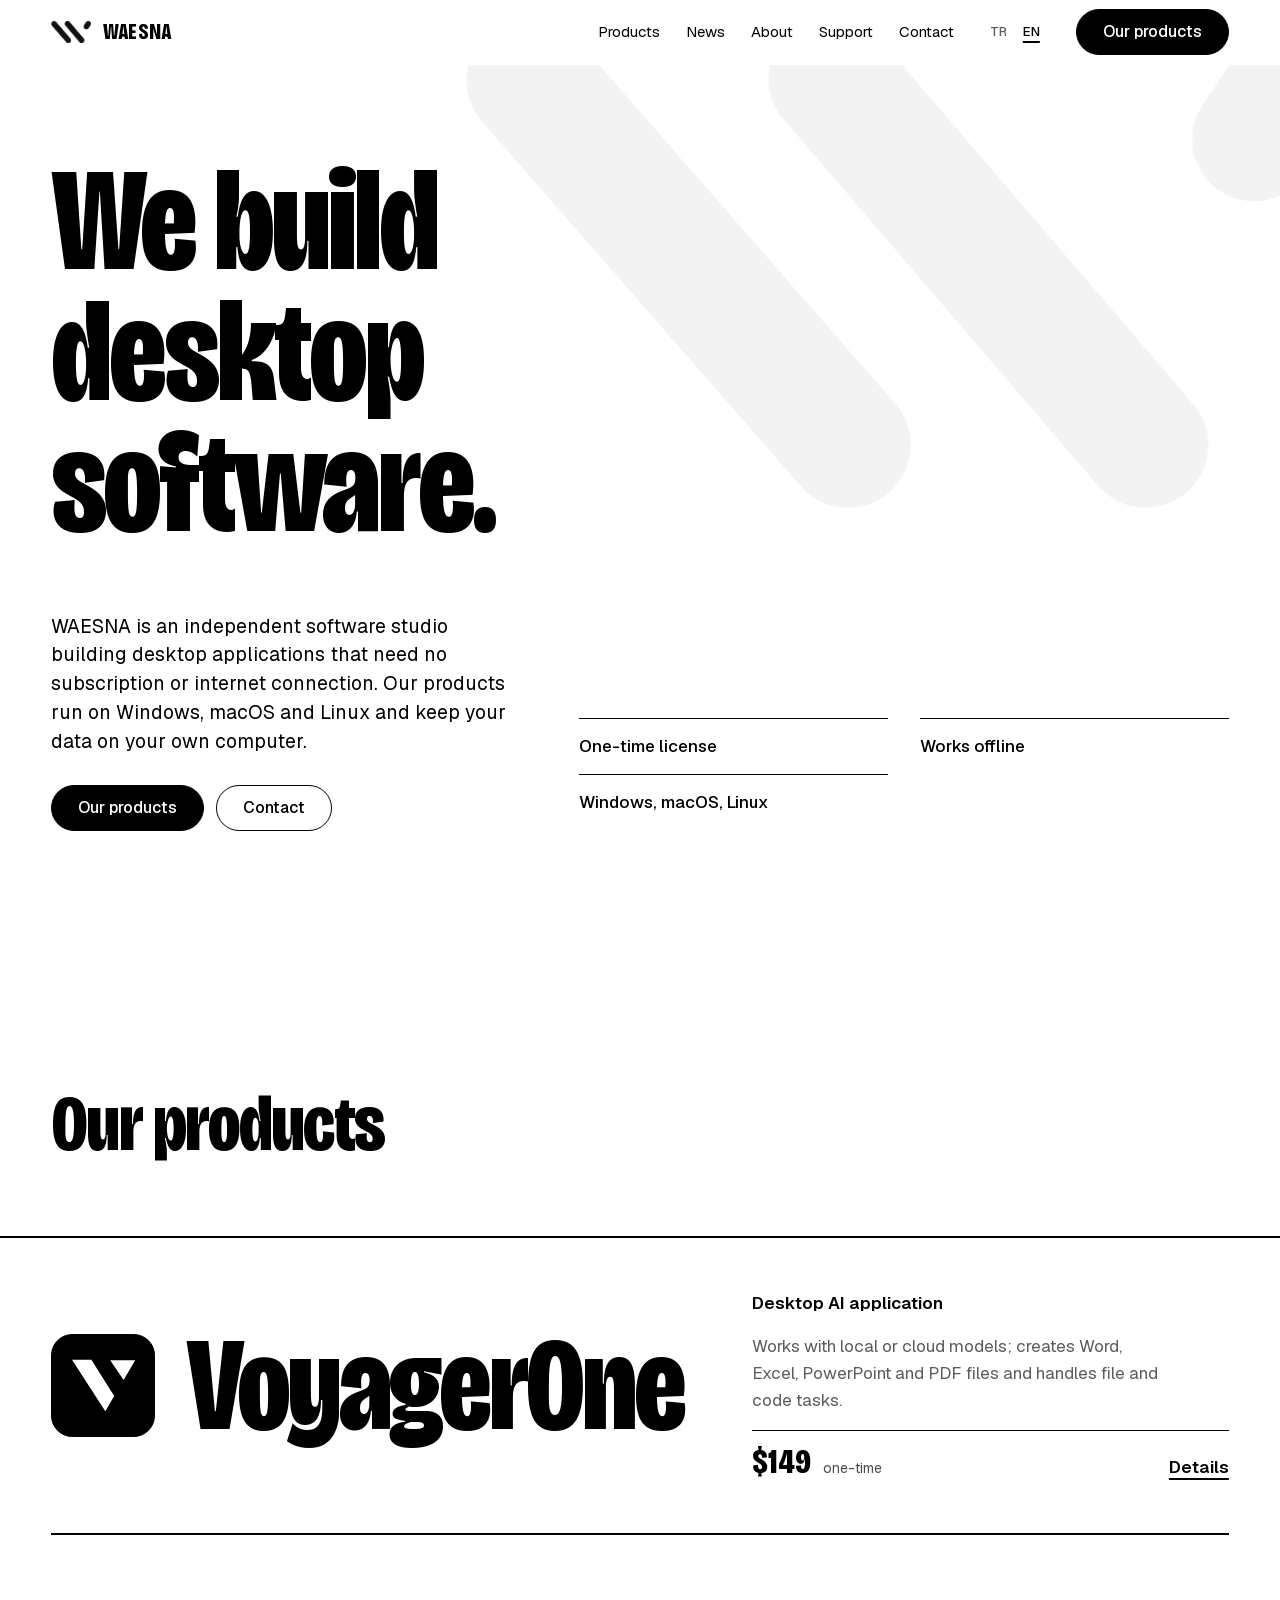
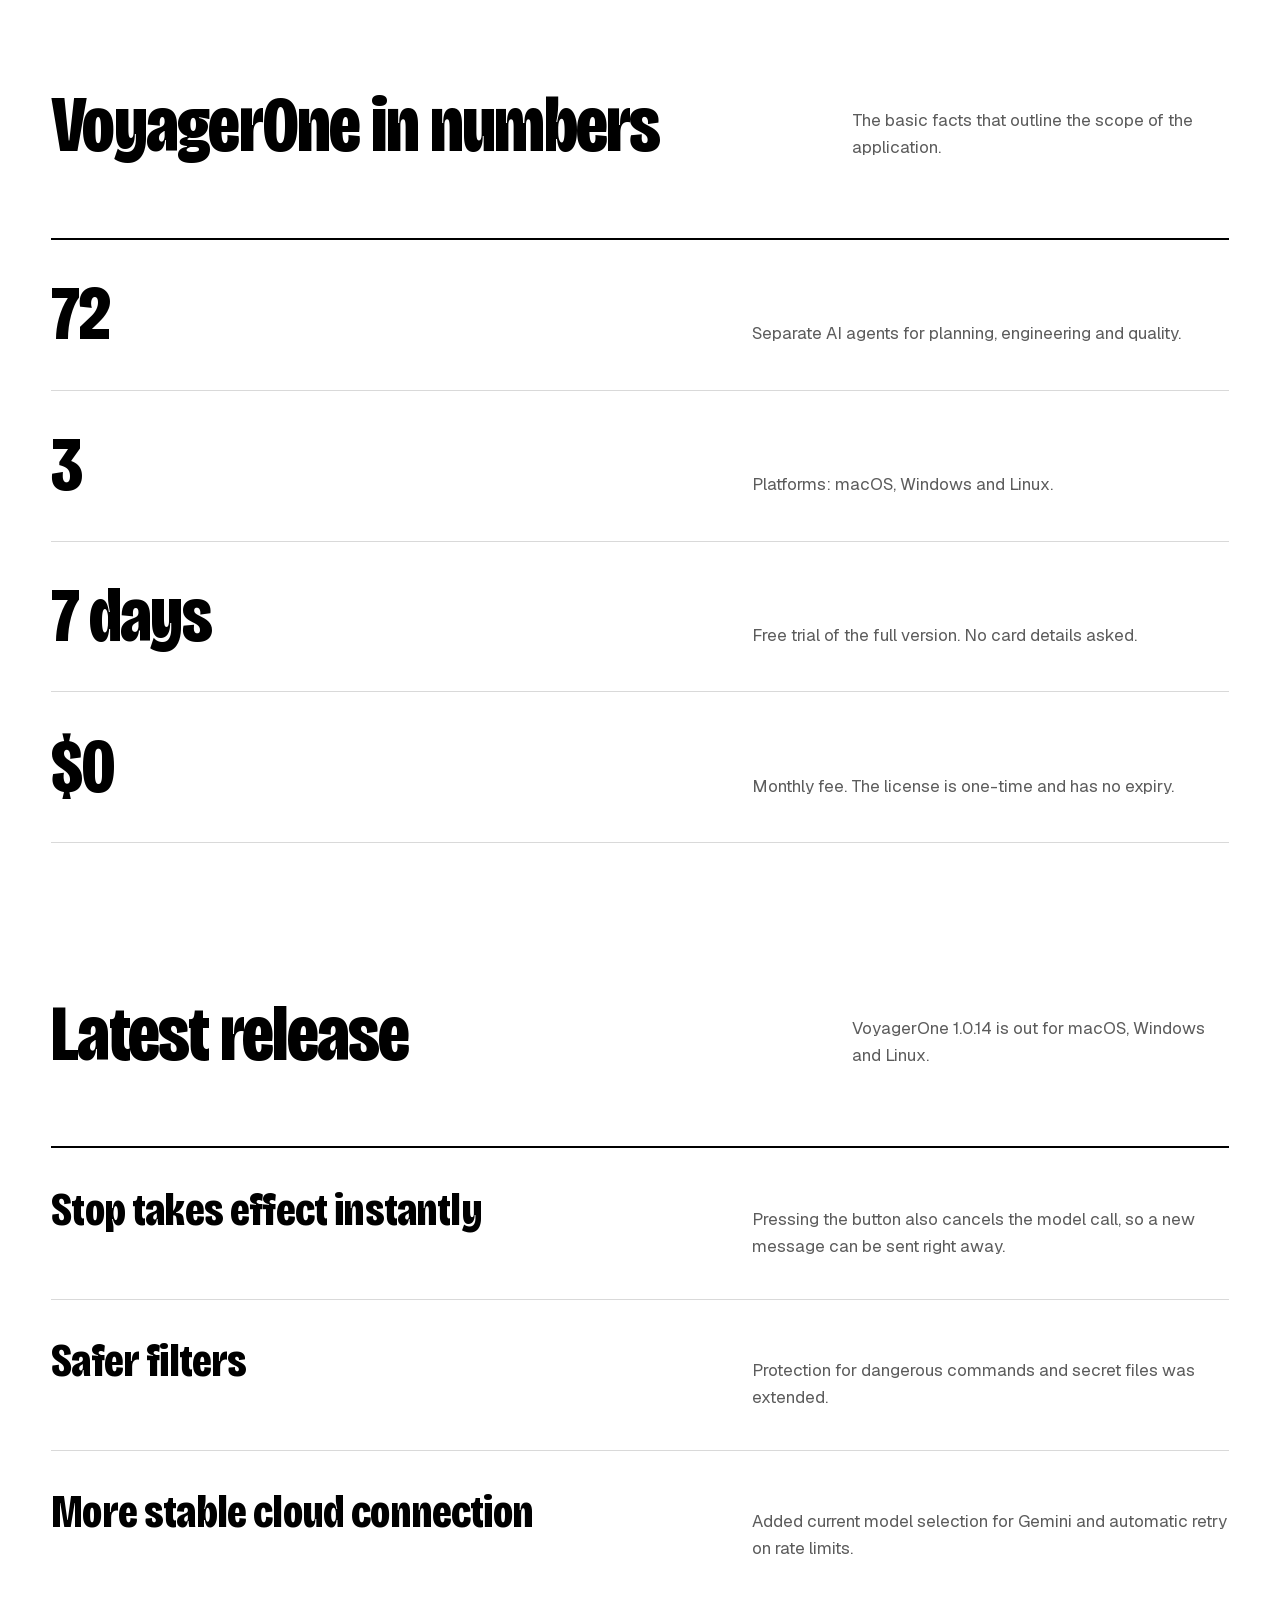
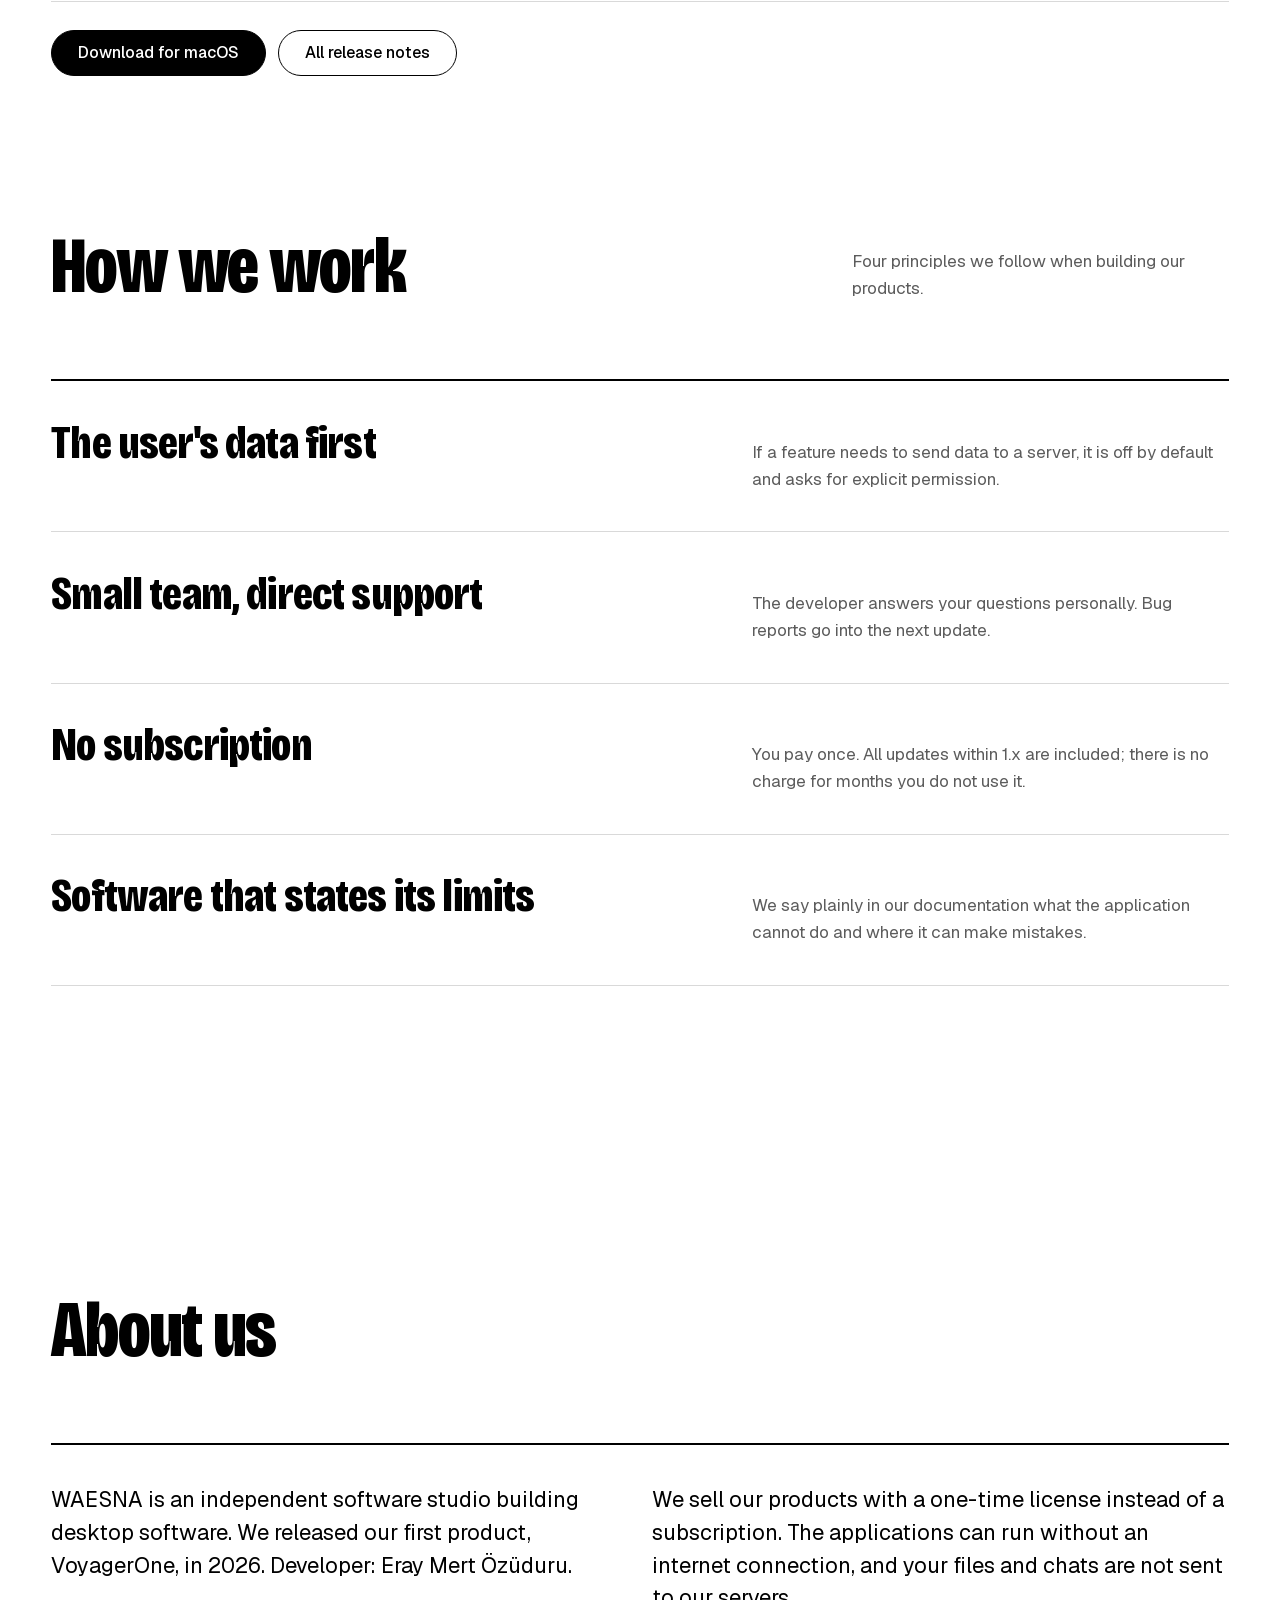
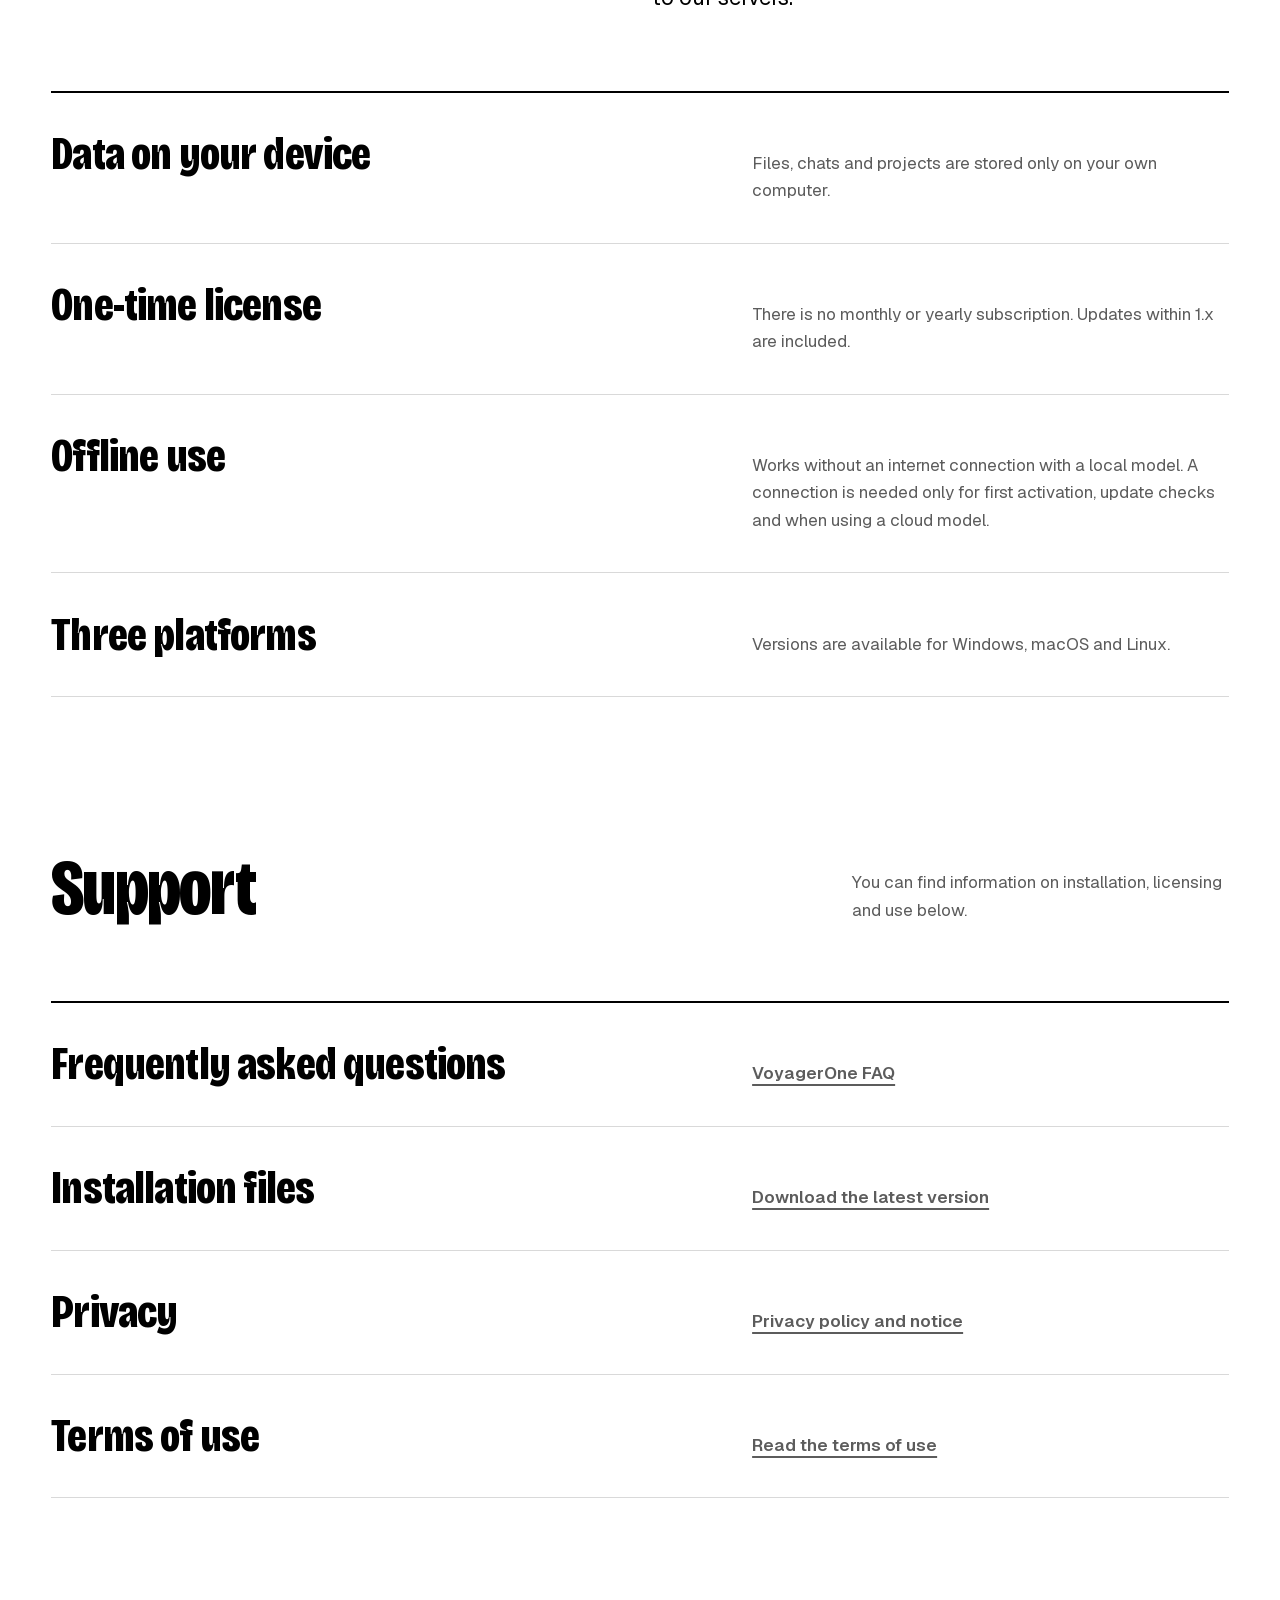
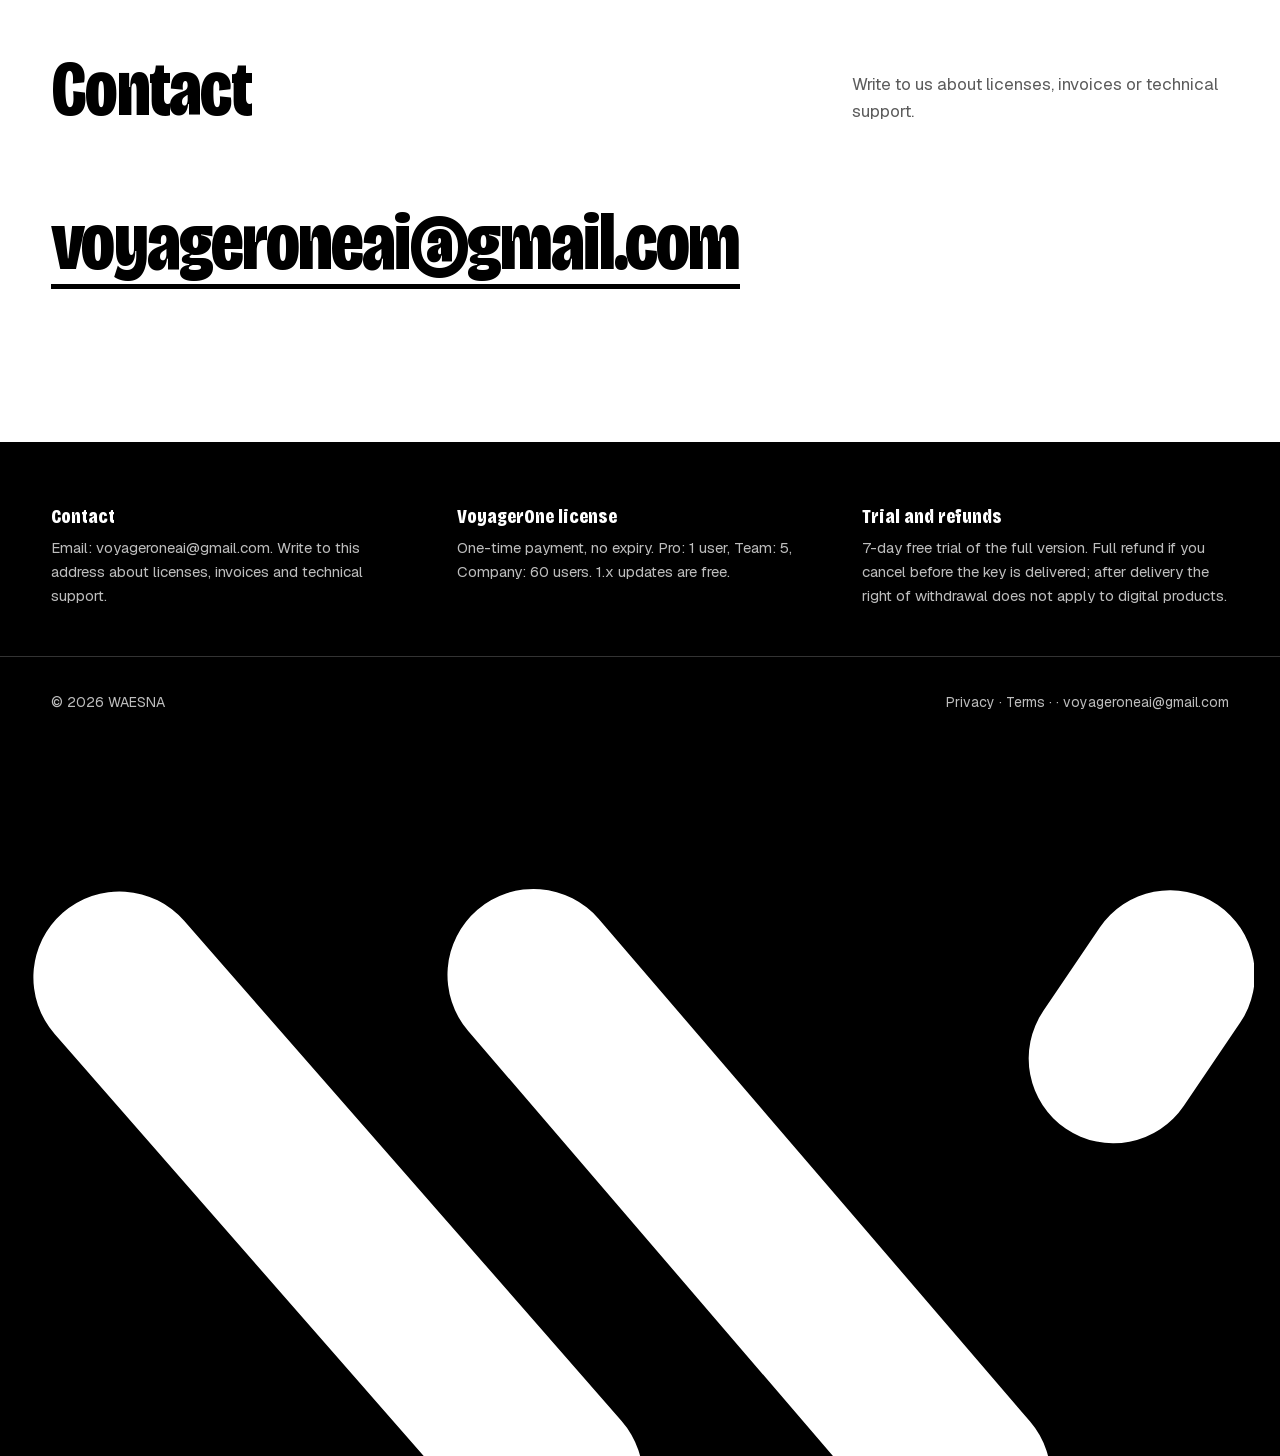
==== commit 562b066c: "VoyagerOne 1.0.14: yeni V logosu (site, simgeler, paylaşım görseli); üç platformda aynı sürüm Co-Aut" ====
--- a/index.html
+++ b/index.html
@@ -44,7 +44,7 @@
 <body>
 <a class="skip" href="#urunler" data-t="skip">İçeriğe geç</a>
 <svg width="0" height="0" style="position:absolute" aria-hidden="true"><defs>
-  <symbol id="vm" viewBox="0 0 100 100"><path d="M10 26.8L56.7 80.5" fill="none" stroke="currentColor" stroke-width="20" stroke-linecap="round"/><path d="M84.8 27.8L90.7 18.5" fill="none" stroke="currentColor" stroke-width="18.4" stroke-linecap="round"/></symbol>
+  <symbol id="vm" viewBox="0 0 100 100"><path d="M0 9.3L30.72 9.3L66.82 66.37L52.8 90.69Z" fill="currentColor"/><path d="M60.54 9.97L100 9.97L81.84 41.36Z" fill="currentColor"/></symbol>
 </defs></svg>
 
 <nav class="nav" id="nav"><div class="wrap">
@@ -104,7 +104,7 @@
 
 <section id="yenilikler" style="padding-top:0">
   <div class="wrap">
-    <div class="sec-head"><h2 data-t="h.news.h">Son sürüm</h2><p data-t="h.news.lead">VoyagerOne 1.0.11 macOS, Windows ve Linux için yayında.</p></div>
+    <div class="sec-head"><h2 data-t="h.news.h">Son sürüm</h2><p data-t="h.news.lead">VoyagerOne 1.0.14 macOS, Windows ve Linux için yayında.</p></div>
     <div class="rows">
       <div class="row"><h3 data-t="h.nw1.h">Durdur anında etki eder</h3><p data-t="h.nw1.p">Düğmeye bastığınızda model çağrısı da kesilir; yeni mesaj hemen gönderilebilir.</p></div>
       <div class="row"><h3 data-t="h.nw2.h">Daha güvenli filtreler</h3><p data-t="h.nw2.p">Tehlikeli komutlar ve gizli dosyalar için koruma kapsamı genişletildi.</p></div>
@@ -237,7 +237,7 @@
     "h.w4.h":"Sınırlarını söyleyen yazılım",
     "h.w4.p":"Uygulamanın ne yapamadığını ve nerede hata yapabileceğini belgelerde açıkça yazarız.",
     "h.news.h":"Son sürüm",
-    "h.news.lead":"VoyagerOne 1.0.11 macOS, Windows ve Linux için yayında.",
+    "h.news.lead":"VoyagerOne 1.0.14 macOS, Windows ve Linux için yayında.",
     "h.nw1.h":"Durdur anında etki eder",
     "h.nw1.p":"Düğmeye bastığınızda model çağrısı da kesilir; yeni mesaj hemen gönderilebilir.",
     "h.nw2.h":"Daha güvenli filtreler",
@@ -313,7 +313,7 @@
     "h.w4.h":"Software that states its limits",
     "h.w4.p":"We say plainly in our documentation what the application cannot do and where it can make mistakes.",
     "h.news.h":"Latest release",
-    "h.news.lead":"VoyagerOne 1.0.11 is out for macOS, Windows and Linux.",
+    "h.news.lead":"VoyagerOne 1.0.14 is out for macOS, Windows and Linux.",
     "h.nw1.h":"Stop takes effect instantly",
     "h.nw1.p":"Pressing the button also cancels the model call, so a new message can be sent right away.",
     "h.nw2.h":"Safer filters",
--- a/assets/site.css
+++ b/assets/site.css
@@ -48,6 +48,9 @@
 .ghost{position:absolute;right:-6vw;top:-4vw;width:min(70vw,1000px);height:auto;color:var(--mist);pointer-events:none;z-index:0}
 .ghost path{fill:none;stroke:currentColor;stroke-linecap:round;stroke-dasharray:1;animation:draw 1.5s var(--ease) both}
 .ghost path:nth-child(2){animation-delay:.25s}
+.ghost.vg path{fill:currentColor;stroke:none;stroke-dasharray:none;animation:vgin 1.2s var(--ease) both}
+.ghost.vg path:nth-child(2){animation-delay:.2s}
+@keyframes vgin{from{opacity:0;transform:translateY(14px)}}
 .ghost path:nth-child(3){animation-delay:.5s}
 @keyframes draw{0%{stroke-dashoffset:1;opacity:0}2%{opacity:1}100%{stroke-dashoffset:0;opacity:1}}
 .hero .wrap{position:relative;z-index:1}
